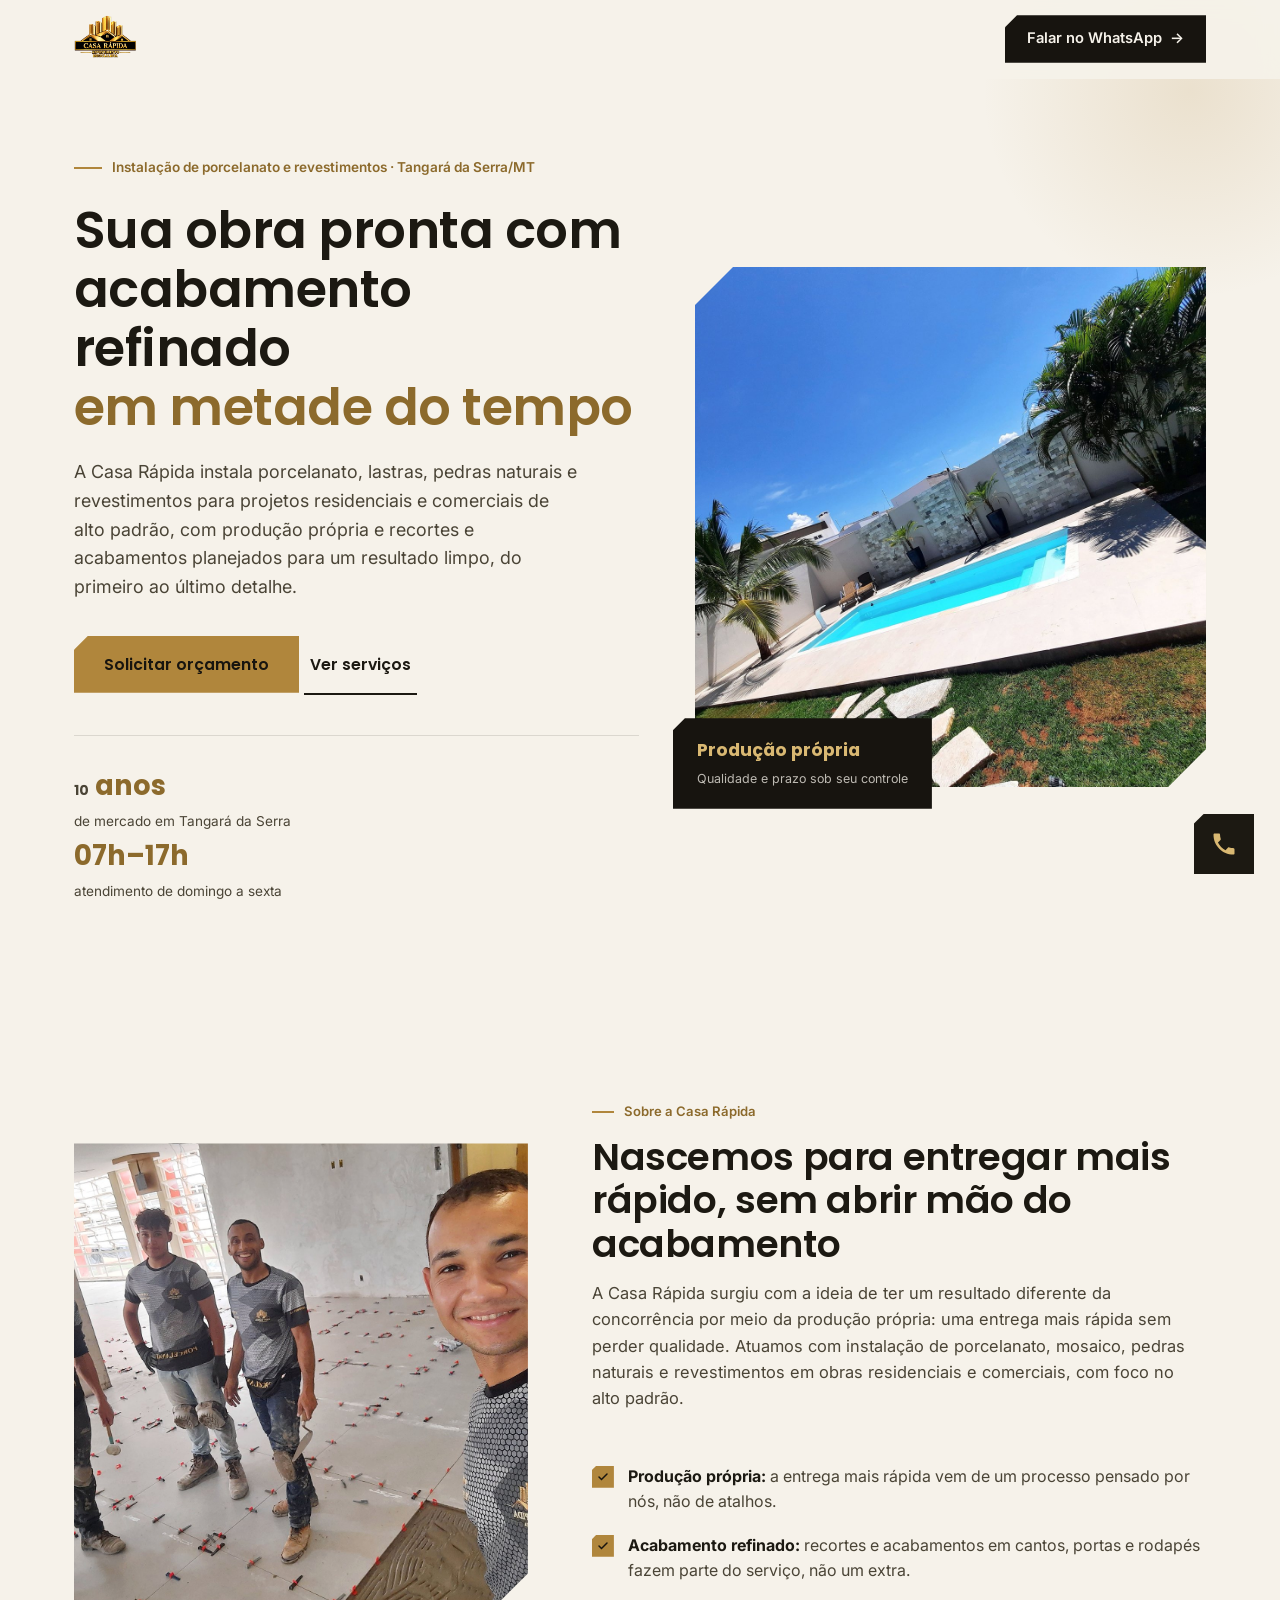
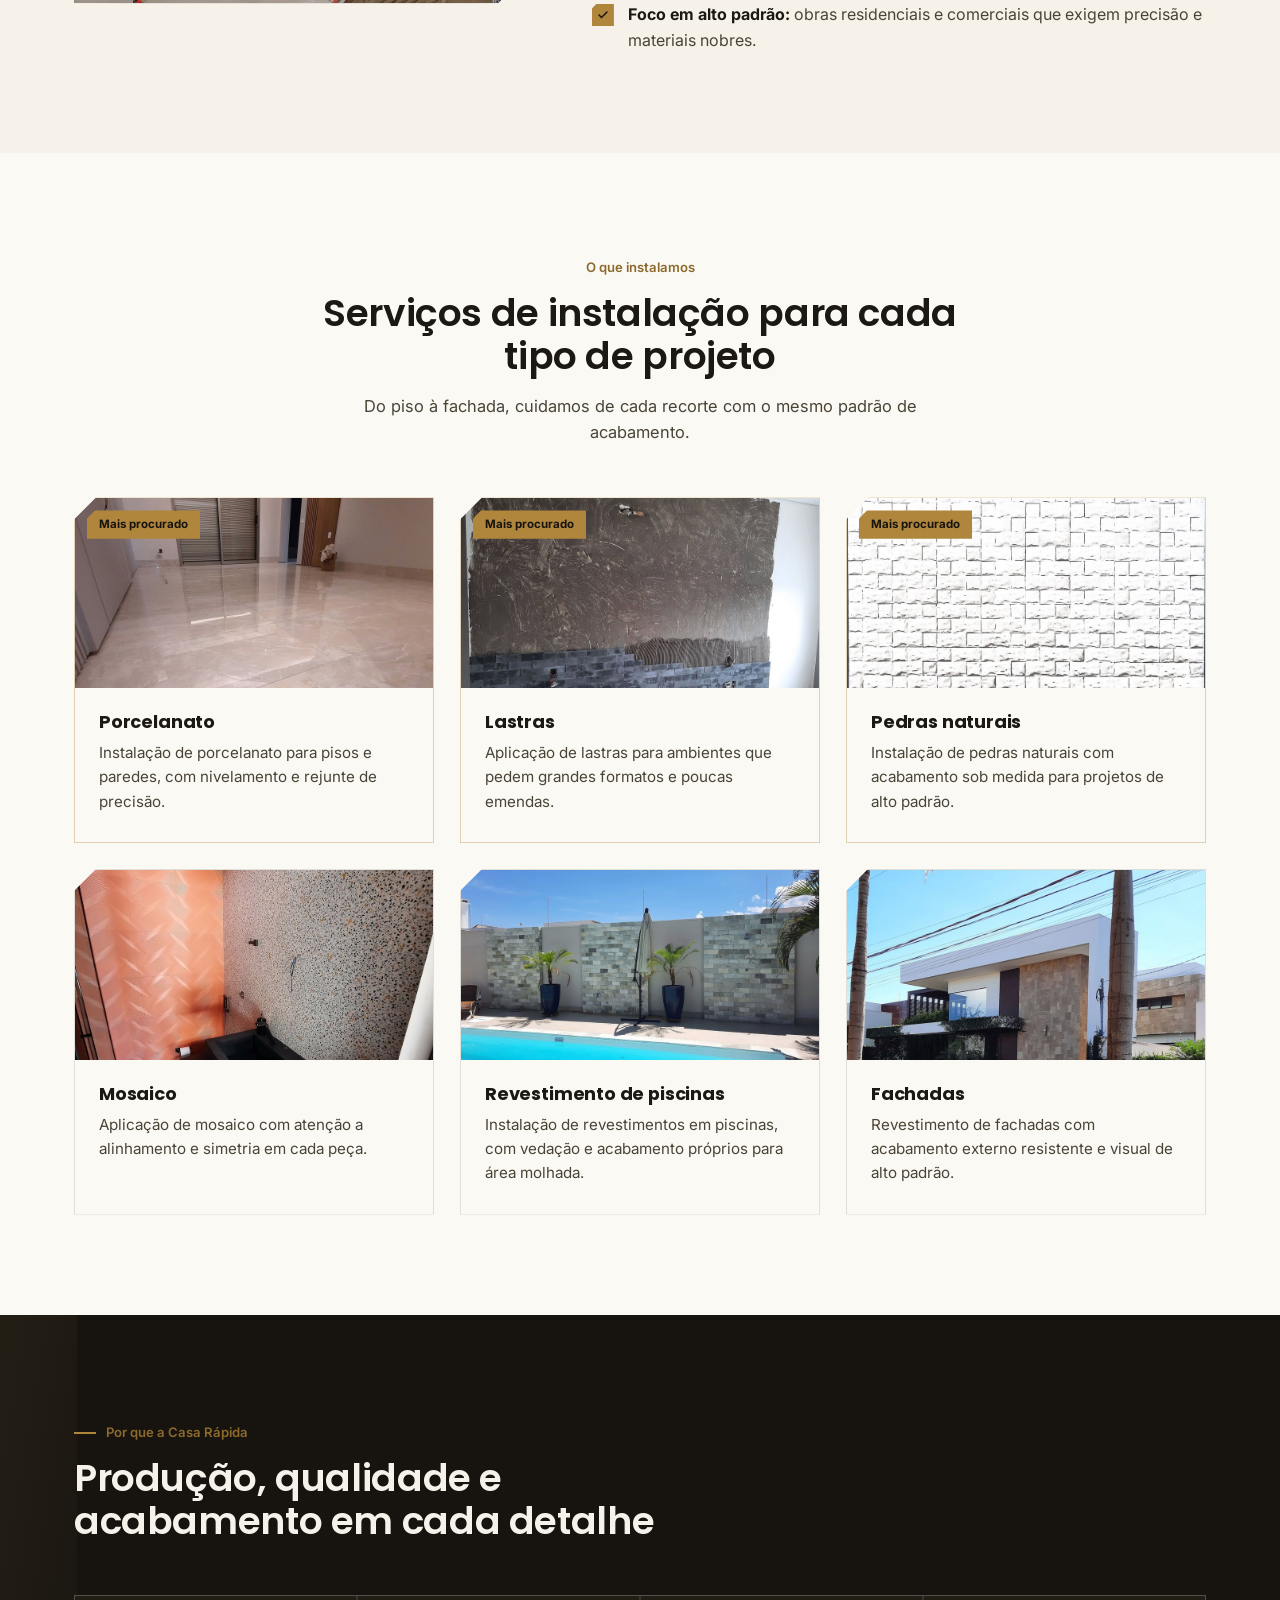
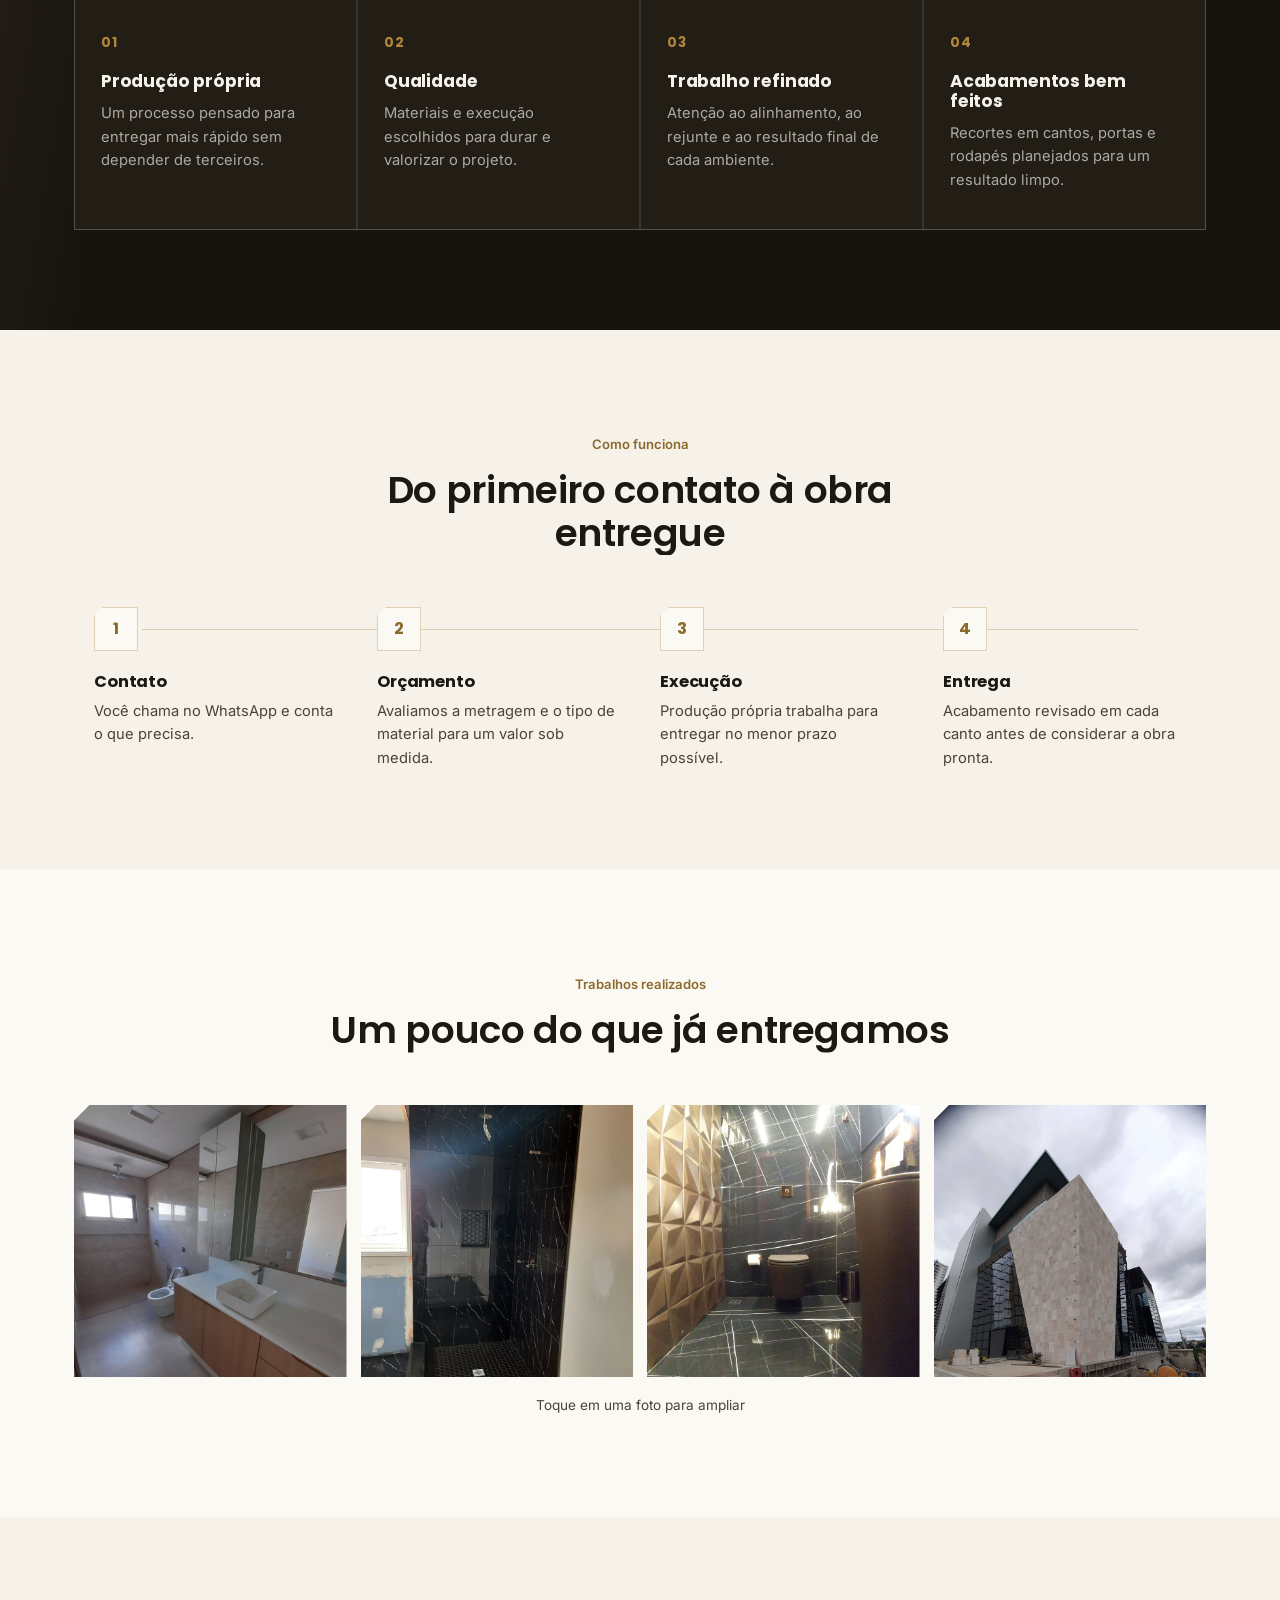
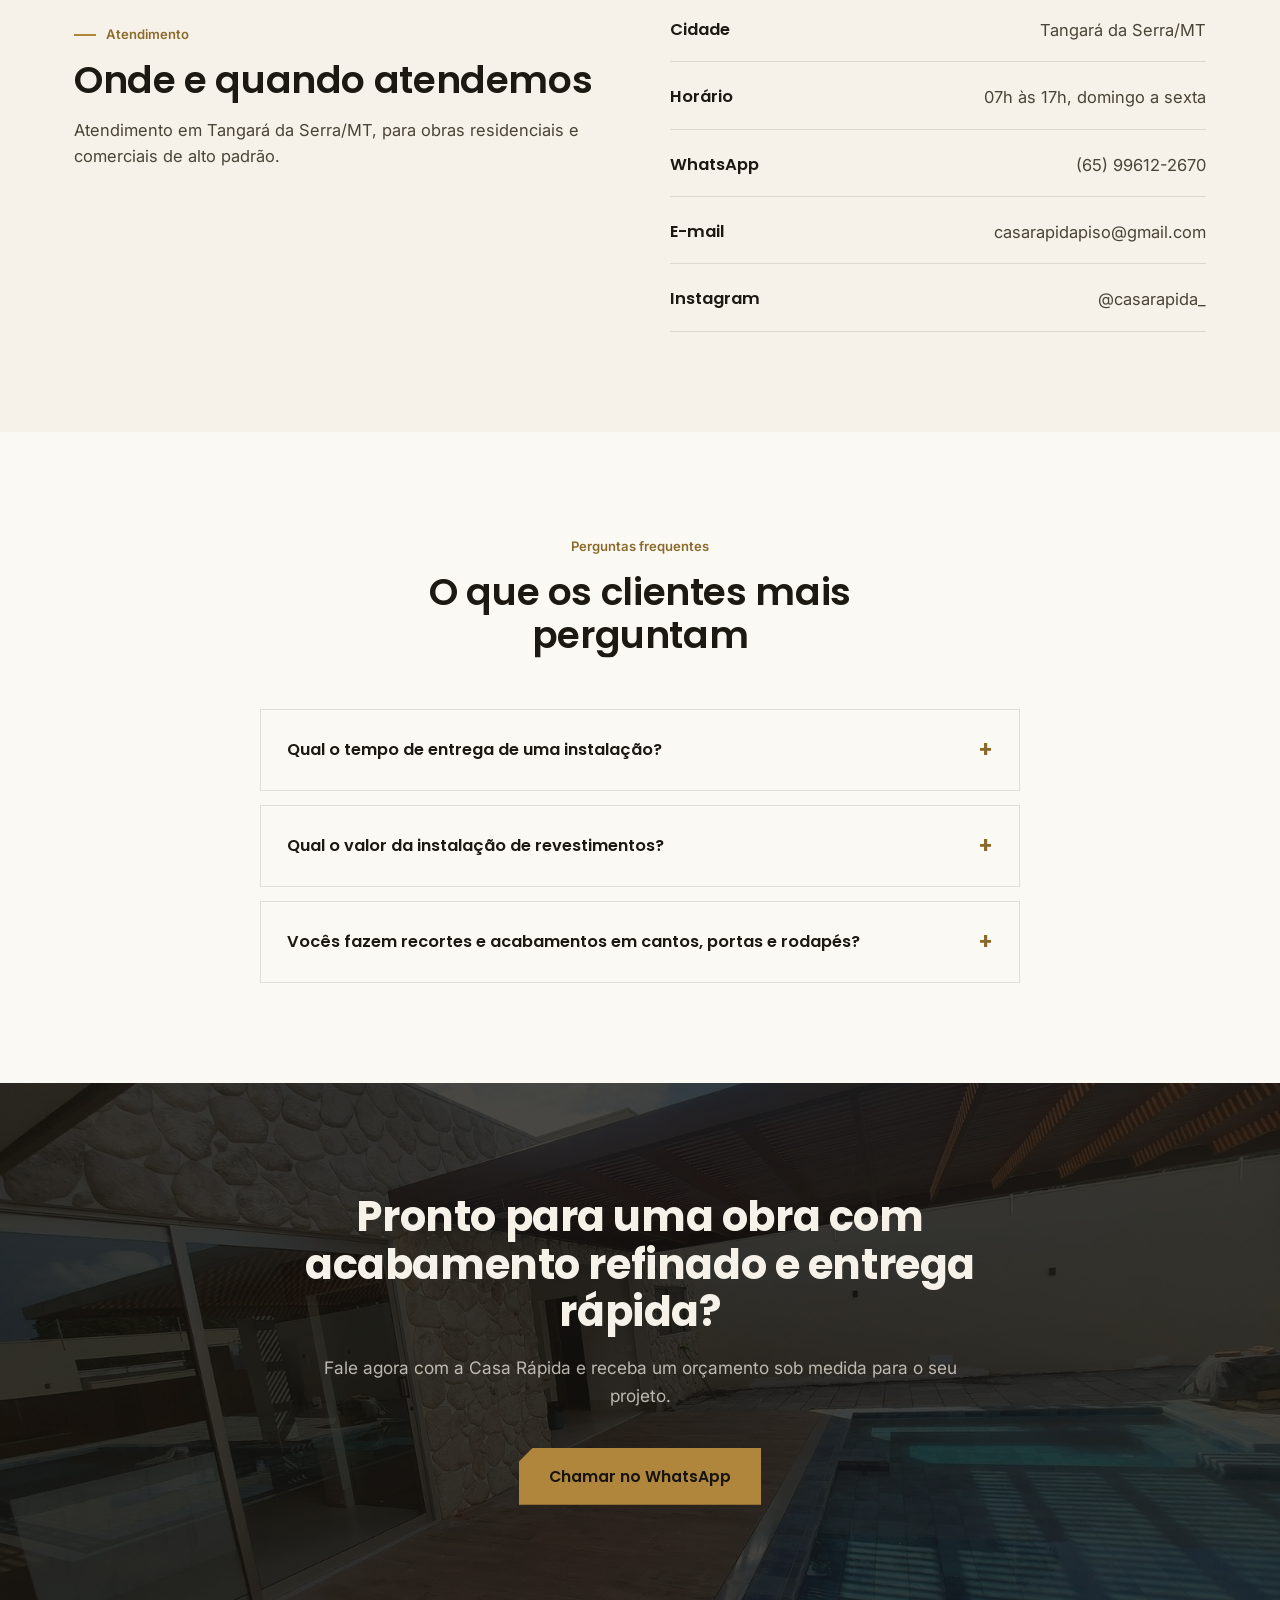
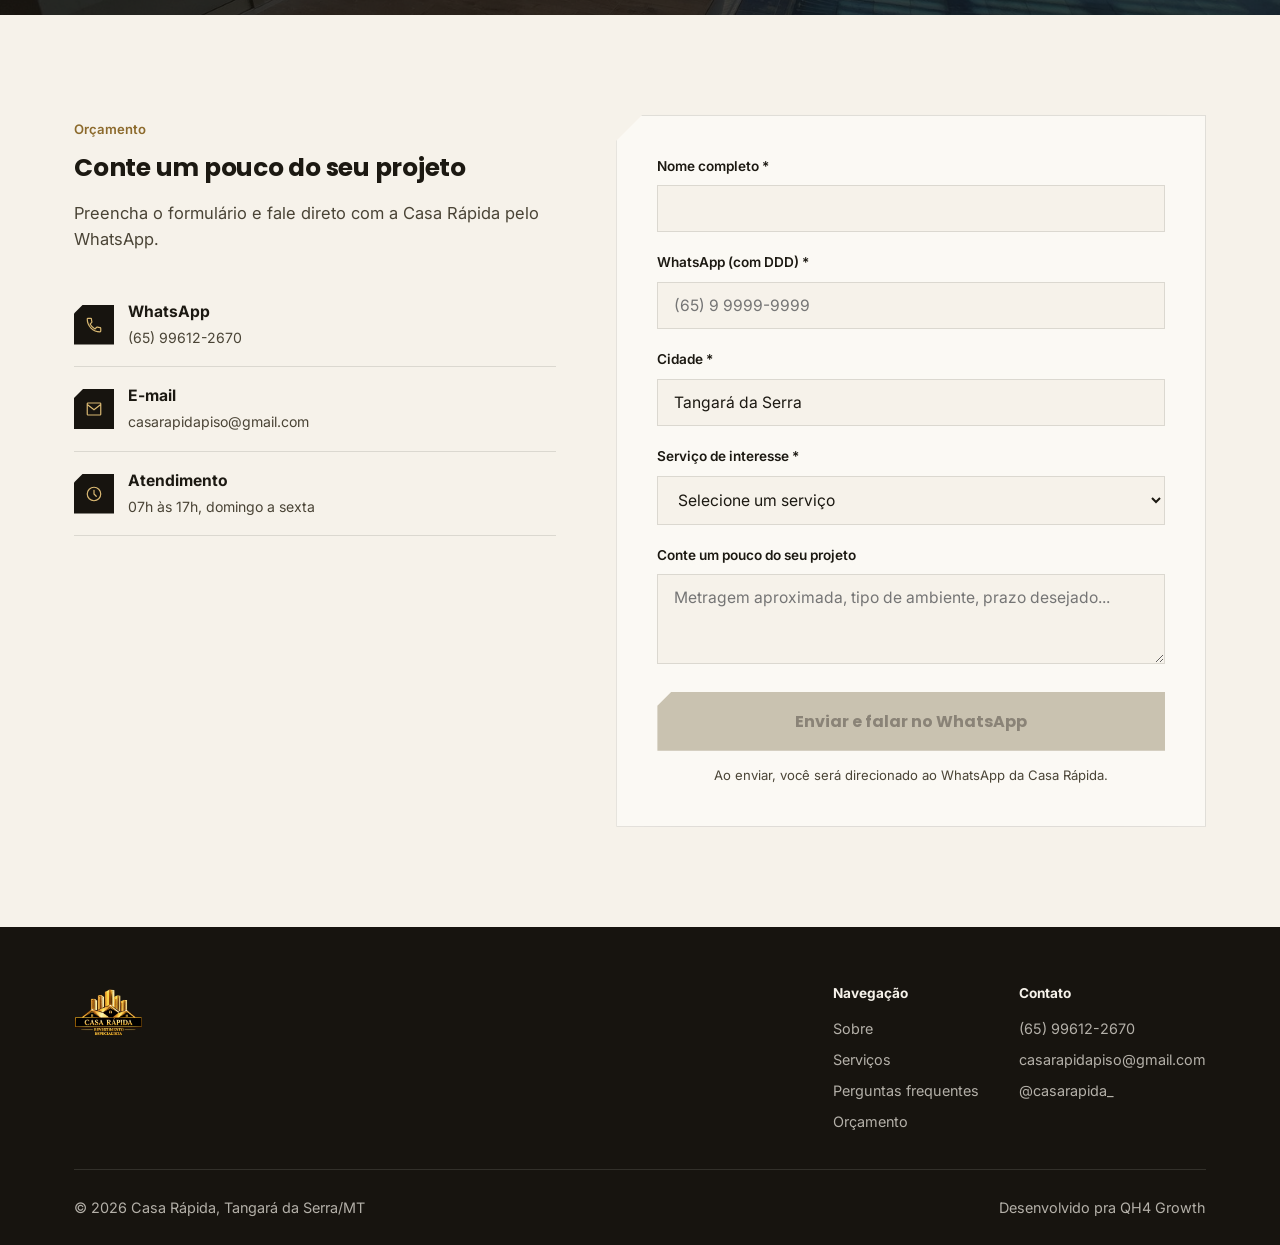
==== index.html @ 103abaf1 "Add files via upload" ====
<!DOCTYPE html>
<html lang="pt-BR">
<head>
<meta charset="UTF-8">
<meta name="viewport" content="width=device-width, initial-scale=1.0">
<title>Casa Rápida | Instalação de Porcelanato e Revestimentos em Tangará da Serra/MT</title>
<meta name="description" content="Instalação de porcelanato, lastras, pedras naturais e revestimentos com acabamento refinado e entrega rápida em Tangará da Serra/MT. Orçamento pelo WhatsApp.">
<meta name="robots" content="index, follow">
<link rel="canonical" href="https://casarapida.com.br/">

<!-- Open Graph -->
<meta property="og:type" content="website">
<meta property="og:locale" content="pt_BR">
<meta property="og:title" content="Casa Rápida | Instalação de Porcelanato e Revestimentos em Tangará da Serra/MT">
<meta property="og:description" content="Produção própria, acabamento refinado e entrega até 2x mais rápida que o mercado. Instalação de porcelanato, lastras, pedras naturais, piscinas e fachadas.">
<meta property="og:url" content="https://casarapida.com.br/">
<meta property="og:site_name" content="Casa Rápida">
<meta property="og:image" content="https://casarapida.com.br/assets/img/og-image.jpg">
<meta property="og:image:width" content="1200">
<meta property="og:image:height" content="630">

<!-- Twitter Card -->
<meta name="twitter:card" content="summary_large_image">
<meta name="twitter:title" content="Casa Rápida | Instalação de Porcelanato e Revestimentos em Tangará da Serra/MT">
<meta name="twitter:description" content="Produção própria, acabamento refinado e entrega até 2x mais rápida que o mercado. Solicite seu orçamento pelo WhatsApp.">
<meta name="twitter:image" content="https://casarapida.com.br/assets/img/og-image.jpg">

<link rel="icon" type="image/png" href="assets/img/logo-icon.png">
<link rel="manifest" href="site.webmanifest">

<link rel="preconnect" href="https://fonts.googleapis.com">
<link rel="preconnect" href="https://fonts.gstatic.com" crossorigin>
<link rel="preload" as="image" href="assets/img/hero.jpg">
<link rel="stylesheet" href="https://fonts.googleapis.com/css2?family=Poppins:wght@500;600;700&family=Inter:wght@400;500;600&display=swap">
<link rel="stylesheet" href="assets/css/style.css">

<!-- Google Tag Manager -->
<script>
(function(w,d,s,l,i){w[l]=w[l]||[];w[l].push({'gtm.start': new Date().getTime(),event:'gtm.js'});
var f=d.getElementsByTagName(s)[0], j=d.createElement(s), dl=l!='dataLayer'?'&l='+l:'';
j.async=true; j.src='https://www.googletagmanager.com/gtm.js?id='+i+dl; f.parentNode.insertBefore(j,f);
})(window,document,'script','dataLayer','GTM-XXXXXXX');
</script>
<!-- End Google Tag Manager -->

<!-- JSON-LD: HomeAndConstructionBusiness -->
<script type="application/ld+json">
{
  "@context": "https://schema.org",
  "@type": "HomeAndConstructionBusiness",
  "name": "Casa Rápida",
  "image": "https://casarapida.com.br/assets/img/og-image.jpg",
  "url": "https://casarapida.com.br/",
  "telephone": "+5565996122670",
  "email": "casarapidapiso@gmail.com",
  "priceRange": "R$60 - R$180 por m²",
  "address": {
    "@type": "PostalAddress",
    "addressLocality": "Tangará da Serra",
    "addressRegion": "MT",
    "addressCountry": "BR"
  },
  "areaServed": {
    "@type": "City",
    "name": "Tangará da Serra"
  },
  "openingHoursSpecification": [
    {
      "@type": "OpeningHoursSpecification",
      "dayOfWeek": ["Sunday", "Monday", "Tuesday", "Wednesday", "Thursday", "Friday"],
      "opens": "07:00",
      "closes": "17:00"
    }
  ],
  "sameAs": ["https://www.instagram.com/casarapida_/"]
}
</script>

<!-- JSON-LD: FAQPage -->
<script type="application/ld+json">
{
  "@context": "https://schema.org",
  "@type": "FAQPage",
  "mainEntity": [
    {
      "@type": "Question",
      "name": "Qual o tempo de entrega de uma instalação?",
      "acceptedAnswer": {
        "@type": "Answer",
        "text": "O prazo varia conforme a metragem e as condições do local. A Casa Rápida trabalha com produção própria para entregar obras em bem menos tempo do que a média do mercado."
      }
    },
    {
      "@type": "Question",
      "name": "Qual o valor da instalação de revestimentos?",
      "acceptedAnswer": {
        "@type": "Answer",
        "text": "O valor depende da metragem e do tipo de piso ou revestimento escolhido. O orçamento é feito sob medida após entender o projeto."
      }
    },
    {
      "@type": "Question",
      "name": "Vocês fazem recortes e acabamentos em cantos, portas e rodapés?",
      "acceptedAnswer": {
        "@type": "Answer",
        "text": "Sim. Os recortes e acabamentos fazem parte do serviço e são planejados para deixar o resultado mais limpo e bem executado."
      }
    }
  ]
}
</script>
</head>
<body>

<header class="site-header" id="siteHeader">
  <div class="wrap">
    <a href="#" class="brand">
      <img src="assets/img/logo.png" alt="Casa Rápida" class="brand__logo" width="900" height="841">
    </a>
    <a href="https://wa.me/5565996122670?text=Ol%C3%A1%2C%20vim%20pelo%20site%20e%20quero%20um%20or%C3%A7amento" class="nav-cta" target="_blank" rel="noopener">
      <span>Falar no WhatsApp</span> →
    </a>
  </div>
</header>

<main>

  <!-- ============ HERO ============ -->
  <section class="hero">
    <span class="hero__pin" aria-hidden="true"></span>
    <div class="wrap">
      <div class="hero__content">
        <span class="hero__eyebrow hero-in" style="--d:0">Instalação de porcelanato e revestimentos · Tangará da Serra/MT</span>
        <h1 class="hero__title">
          <span class="line-mask"><span class="hero-in" style="--d:1">Sua obra pronta com</span></span>
          <span class="line-mask"><span class="hero-in" style="--d:2">acabamento refinado</span></span>
          <span class="line-mask"><span class="hero-in gold" style="--d:3">em metade do tempo</span></span>
        </h1>
        <p class="hero__lead hero-in" style="--d:4">A Casa Rápida instala porcelanato, lastras, pedras naturais e revestimentos para projetos residenciais e comerciais de alto padrão, com produção própria e recortes e acabamentos planejados para um resultado limpo, do primeiro ao último detalhe.</p>
        <div class="hero__actions hero-in" style="--d:5">
          <a href="#orcamento" class="btn btn-primary">Solicitar orçamento</a>
          <a href="#servicos" class="btn btn-ghost">Ver serviços</a>
        </div>
        <div class="hero__stats hero-in" style="--d:6">
          <div class="hero__stat">
            <b><span class="count" data-count="10">0</span> anos</b>
            <span>de mercado em Tangará da Serra</span>
          </div>
          <div class="hero__stat">
            <b>07h&ndash;17h</b>
            <span>atendimento de domingo a sexta</span>
          </div>
        </div>
      </div>
      <div class="hero__media hero-in" style="--d:2" id="heroMedia">
        <div class="hero__frame">
          <img src="assets/img/hero.jpg" alt="Piscina com deck de madeira e revestimento em pedra executados pela Casa Rápida" width="1600" height="1200" loading="eager">
        </div>
        <div class="hero__badge">
          <b>Produção própria</b>
          <span>Qualidade e prazo sob seu controle</span>
        </div>
      </div>
    </div>
  </section>

  <!-- ============ SOBRE ============ -->
  <section class="about light" id="sobre">
    <div class="wrap">
      <div class="about__media reveal">
        <img src="assets/img/sobre.jpg" alt="Equipe da Casa Rápida durante execução de obra" width="1200" height="1400" loading="lazy">
      </div>
      <div class="about__text reveal">
        <div class="section-head">
          <span class="kicker">Sobre a Casa Rápida</span>
          <h2>Nascemos para entregar mais rápido, sem abrir mão do acabamento</h2>
          <p>A Casa Rápida surgiu com a ideia de ter um resultado diferente da concorrência por meio da produção própria: uma entrega mais rápida sem perder qualidade. Atuamos com instalação de porcelanato, mosaico, pedras naturais e revestimentos em obras residenciais e comerciais, com foco no alto padrão.</p>
        </div>
        <ul class="about__list">
          <li>
            <span class="check"><svg viewBox="0 0 24 24" fill="none"><path d="M4 12L9 17L20 6" stroke="#17140F" stroke-width="3" stroke-linecap="round"/></svg></span>
            <span><b>Produção própria:</b> a entrega mais rápida vem de um processo pensado por nós, não de atalhos.</span>
          </li>
          <li>
            <span class="check"><svg viewBox="0 0 24 24" fill="none"><path d="M4 12L9 17L20 6" stroke="#17140F" stroke-width="3" stroke-linecap="round"/></svg></span>
            <span><b>Acabamento refinado:</b> recortes e acabamentos em cantos, portas e rodapés fazem parte do serviço, não um extra.</span>
          </li>
          <li>
            <span class="check"><svg viewBox="0 0 24 24" fill="none"><path d="M4 12L9 17L20 6" stroke="#17140F" stroke-width="3" stroke-linecap="round"/></svg></span>
            <span><b>Foco em alto padrão:</b> obras residenciais e comerciais que exigem precisão e materiais nobres.</span>
          </li>
        </ul>
      </div>
    </div>
  </section>

  <!-- ============ SERVIÇOS ============ -->
  <section class="services paper" id="servicos">
    <div class="wrap">
      <div class="section-head center reveal">
        <span class="kicker">O que instalamos</span>
        <h2>Serviços de instalação para cada tipo de projeto</h2>
        <p>Do piso à fachada, cuidamos de cada recorte com o mesmo padrão de acabamento.</p>
      </div>
      <div class="services-grid reveal-stagger">
        <div class="service-card featured stagger-item">
          <div class="service-card__media">
            <span class="service-card__tag">Mais procurado</span>
            <img src="assets/img/servico-porcelanato.jpg" alt="Instalação de porcelanato" width="900" height="700" loading="lazy">
          </div>
          <div class="service-card__body">
            <h3>Porcelanato</h3>
            <p>Instalação de porcelanato para pisos e paredes, com nivelamento e rejunte de precisão.</p>
          </div>
        </div>
        <div class="service-card featured stagger-item">
          <div class="service-card__media">
            <span class="service-card__tag">Mais procurado</span>
            <img src="assets/img/servico-lastras.jpg" alt="Instalação de lastras" width="900" height="700" loading="lazy">
          </div>
          <div class="service-card__body">
            <h3>Lastras</h3>
            <p>Aplicação de lastras para ambientes que pedem grandes formatos e poucas emendas.</p>
          </div>
        </div>
        <div class="service-card featured stagger-item">
          <div class="service-card__media">
            <span class="service-card__tag">Mais procurado</span>
            <img src="assets/img/servico-pedras.jpg" alt="Instalação de pedras naturais" width="900" height="700" loading="lazy">
          </div>
          <div class="service-card__body">
            <h3>Pedras naturais</h3>
            <p>Instalação de pedras naturais com acabamento sob medida para projetos de alto padrão.</p>
          </div>
        </div>
        <div class="service-card stagger-item">
          <div class="service-card__media">
            <img src="assets/img/servico-mosaico.jpg" alt="Instalação de mosaico" width="900" height="700" loading="lazy">
          </div>
          <div class="service-card__body">
            <h3>Mosaico</h3>
            <p>Aplicação de mosaico com atenção a alinhamento e simetria em cada peça.</p>
          </div>
        </div>
        <div class="service-card stagger-item">
          <div class="service-card__media">
            <img src="assets/img/servico-piscina.jpg" alt="Revestimento de piscinas" width="900" height="700" loading="lazy">
          </div>
          <div class="service-card__body">
            <h3>Revestimento de piscinas</h3>
            <p>Instalação de revestimentos em piscinas, com vedação e acabamento próprios para área molhada.</p>
          </div>
        </div>
        <div class="service-card stagger-item">
          <div class="service-card__media">
            <img src="assets/img/servico-fachada.jpg" alt="Revestimento de fachadas" width="900" height="700" loading="lazy">
          </div>
          <div class="service-card__body">
            <h3>Fachadas</h3>
            <p>Revestimento de fachadas com acabamento externo resistente e visual de alto padrão.</p>
          </div>
        </div>
      </div>
    </div>
  </section>

  <!-- ============ DIFERENCIAIS ============ -->
  <section class="differentials dark">
    <div class="wrap">
      <div class="section-head reveal">
        <span class="kicker">Por que a Casa Rápida</span>
        <h2>Produção, qualidade e acabamento em cada detalhe</h2>
      </div>
    </div>
    <div class="wrap">
      <div class="diff-grid reveal-stagger">
        <div class="diff-card stagger-item">
          <div class="diff-card__num">01</div>
          <h3>Produção própria</h3>
          <p>Um processo pensado para entregar mais rápido sem depender de terceiros.</p>
        </div>
        <div class="diff-card stagger-item">
          <div class="diff-card__num">02</div>
          <h3>Qualidade</h3>
          <p>Materiais e execução escolhidos para durar e valorizar o projeto.</p>
        </div>
        <div class="diff-card stagger-item">
          <div class="diff-card__num">03</div>
          <h3>Trabalho refinado</h3>
          <p>Atenção ao alinhamento, ao rejunte e ao resultado final de cada ambiente.</p>
        </div>
        <div class="diff-card stagger-item">
          <div class="diff-card__num">04</div>
          <h3>Acabamentos bem feitos</h3>
          <p>Recortes em cantos, portas e rodapés planejados para um resultado limpo.</p>
        </div>
      </div>
    </div>
  </section>

  <!-- ============ PROCESSO ============ -->
  <section class="process-section light">
    <div class="wrap">
      <div class="section-head center reveal">
        <span class="kicker">Como funciona</span>
        <h2>Do primeiro contato à obra entregue</h2>
      </div>
      <div class="process reveal-stagger" id="processLine">
        <div class="process-step stagger-item">
          <div class="process-step__dot">1</div>
          <h3>Contato</h3>
          <p>Você chama no WhatsApp e conta o que precisa.</p>
        </div>
        <div class="process-step stagger-item">
          <div class="process-step__dot">2</div>
          <h3>Orçamento</h3>
          <p>Avaliamos a metragem e o tipo de material para um valor sob medida.</p>
        </div>
        <div class="process-step stagger-item">
          <div class="process-step__dot">3</div>
          <h3>Execução</h3>
          <p>Produção própria trabalha para entregar no menor prazo possível.</p>
        </div>
        <div class="process-step stagger-item">
          <div class="process-step__dot">4</div>
          <h3>Entrega</h3>
          <p>Acabamento revisado em cada canto antes de considerar a obra pronta.</p>
        </div>
      </div>
    </div>
  </section>

  <!-- ============ GALERIA ============ -->
  <section class="gallery paper">
    <div class="wrap">
      <div class="section-head center reveal">
        <span class="kicker">Trabalhos realizados</span>
        <h2>Um pouco do que já entregamos</h2>
      </div>
      <div class="gallery-grid reveal-stagger">
        <button type="button" class="gallery-item stagger-item" data-caption="Banheiro com bancada e cuba esculpida em pedra">
          <img src="assets/img/galeria-1.jpg" alt="Banheiro com bancada em pedra instalado pela Casa Rápida" width="800" height="800" loading="lazy">
          <div class="gallery-item__label">Bancada · banheiro</div>
        </button>
        <button type="button" class="gallery-item stagger-item" data-caption="Box de banho revestido em pedra natural escura">
          <img src="assets/img/galeria-2.jpg" alt="Box de banho revestido em pedra natural escura" width="800" height="800" loading="lazy">
          <div class="gallery-item__label">Pedra natural · box</div>
        </button>
        <button type="button" class="gallery-item stagger-item" data-caption="Suíte com revestimento em pedra e iluminação embutida">
          <img src="assets/img/galeria-3.jpg" alt="Suíte com revestimento em pedra e iluminação embutida" width="800" height="800" loading="lazy">
          <div class="gallery-item__label">Revestimento · suíte</div>
        </button>
        <button type="button" class="gallery-item stagger-item" data-caption="Fachada comercial com revestimento em pedra">
          <img src="assets/img/galeria-4.jpg" alt="Fachada comercial com revestimento em pedra" width="800" height="800" loading="lazy">
          <div class="gallery-item__label">Fachada · comercial</div>
        </button>
      </div>
      <p class="gallery-hint reveal">Toque em uma foto para ampliar</p>
    </div>
  </section>

  <!-- ============ LIGHTBOX ============ -->
  <div class="lightbox" id="lightbox" aria-hidden="true">
    <button type="button" class="lightbox__close" id="lightboxClose" aria-label="Fechar">
      <svg viewBox="0 0 24 24" fill="none"><path d="M6 6L18 18M18 6L6 18" stroke="currentColor" stroke-width="2" stroke-linecap="round"/></svg>
    </button>
    <figure class="lightbox__figure">
      <img src="" alt="" id="lightboxImg">
      <figcaption id="lightboxCaption"></figcaption>
    </figure>
  </div>

  <!-- ============ ÁREA DE ATENDIMENTO ============ -->
  <section class="coverage light">
    <div class="wrap">
      <div class="reveal">
        <div class="section-head">
          <span class="kicker">Atendimento</span>
          <h2>Onde e quando atendemos</h2>
          <p>Atendimento em Tangará da Serra/MT, para obras residenciais e comerciais de alto padrão.</p>
        </div>
      </div>
      <div class="reveal">
        <ul class="info-list">
          <li><b>Cidade</b><span>Tangará da Serra/MT</span></li>
          <li><b>Horário</b><span>07h às 17h, domingo a sexta</span></li>
          <li><b>WhatsApp</b><span>(65) 99612-2670</span></li>
          <li><b>E-mail</b><span>casarapidapiso@gmail.com</span></li>
          <li><b>Instagram</b><span>@casarapida_</span></li>
        </ul>
      </div>
    </div>
  </section>

  <!-- ============ FAQ ============ -->
  <section class="faq paper" id="faq">
    <div class="wrap">
      <div class="section-head center reveal">
        <span class="kicker">Perguntas frequentes</span>
        <h2>O que os clientes mais perguntam</h2>
      </div>
      <div class="faq-list reveal">
        <details class="faq-item">
          <summary>Qual o tempo de entrega de uma instalação?</summary>
          <div class="faq-item__body">O prazo varia conforme a metragem e as condições do local. A produção própria da Casa Rápida é justamente o que permite reduzir esse prazo em comparação com o mercado.</div>
        </details>
        <details class="faq-item">
          <summary>Qual o valor da instalação de revestimentos?</summary>
          <div class="faq-item__body">O valor depende da metragem e do tipo de piso ou revestimento. Fale com a gente no WhatsApp para receber um orçamento sob medida para o seu projeto.</div>
        </details>
        <details class="faq-item">
          <summary>Vocês fazem recortes e acabamentos em cantos, portas e rodapés?</summary>
          <div class="faq-item__body">Sim. Os recortes e acabamentos fazem parte do serviço e são planejados para deixar o resultado mais limpo e bem executado.</div>
        </details>
      </div>
    </div>
  </section>

  <!-- ============ CTA FINAL ============ -->
  <section class="cta-final">
    <div class="cta-final__bg"><img src="assets/img/cta-bg.jpg" alt="" width="1600" height="900" loading="lazy"></div>
    <div class="wrap reveal">
      <h2>Pronto para uma obra com acabamento refinado e entrega rápida?</h2>
      <p>Fale agora com a Casa Rápida e receba um orçamento sob medida para o seu projeto.</p>
      <a href="https://wa.me/5565996122670?text=Ol%C3%A1%2C%20vim%20pelo%20site%20e%20quero%20um%20or%C3%A7amento" class="btn btn-primary" target="_blank" rel="noopener">Chamar no WhatsApp</a>
    </div>
  </section>

  <!-- ============ FORMULÁRIO ============ -->
  <section class="form-section light" id="orcamento">
    <div class="wrap">
      <div class="form-side reveal">
        <span class="kicker" style="display:inline-flex;align-items:center;gap:10px;font-size:.82rem;font-weight:600;color:#8C6A2C;margin-bottom:14px;">Orçamento</span>
        <h2>Conte um pouco do seu projeto</h2>
        <p>Preencha o formulário e fale direto com a Casa Rápida pelo WhatsApp.</p>
        <div class="contact-line">
          <span class="ic"><svg width="18" height="18" viewBox="0 0 24 24" fill="none"><path d="M20 15.5c-1.2 0-2.4-.2-3.5-.6-.3-.1-.7 0-1 .2l-2.2 2.2c-2.8-1.4-5.1-3.7-6.5-6.5l2.2-2.2c.3-.3.4-.7.2-1-.4-1.1-.6-2.3-.6-3.5 0-.6-.4-1-1-1H4c-.6 0-1 .4-1 1 0 9.4 7.6 17 17 17 .6 0 1-.4 1-1v-3.5c0-.6-.4-1-1-1z" stroke="#D9B872" stroke-width="1.6"/></svg></span>
          <div><b>WhatsApp</b><span>(65) 99612-2670</span></div>
        </div>
        <div class="contact-line">
          <span class="ic"><svg width="18" height="18" viewBox="0 0 24 24" fill="none"><path d="M3 6l9 7 9-7M4 4h16a1 1 0 011 1v14a1 1 0 01-1 1H4a1 1 0 01-1-1V5a1 1 0 011-1z" stroke="#D9B872" stroke-width="1.6"/></svg></span>
          <div><b>E-mail</b><span>casarapidapiso@gmail.com</span></div>
        </div>
        <div class="contact-line">
          <span class="ic"><svg width="18" height="18" viewBox="0 0 24 24" fill="none"><circle cx="12" cy="12" r="9" stroke="#D9B872" stroke-width="1.6"/><path d="M12 7v5l3 3" stroke="#D9B872" stroke-width="1.6" stroke-linecap="round"/></svg></span>
          <div><b>Atendimento</b><span>07h às 17h, domingo a sexta</span></div>
        </div>
      </div>

      <form class="form-card reveal" id="leadForm" novalidate>
        <div class="field">
          <label for="nome">Nome completo *</label>
          <input type="text" id="nome" name="nome" required autocomplete="name">
        </div>
        <div class="field">
          <label for="whatsapp">WhatsApp (com DDD) *</label>
          <input type="tel" id="whatsapp" name="whatsapp" required autocomplete="tel" placeholder="(65) 9 9999-9999">
        </div>
        <div class="field">
          <label for="cidade">Cidade *</label>
          <input type="text" id="cidade" name="cidade" required value="Tangará da Serra">
        </div>
        <div class="field">
          <label for="servico">Serviço de interesse *</label>
          <select id="servico" name="servico" required>
            <option value="" disabled selected>Selecione um serviço</option>
            <option value="Porcelanato">Porcelanato</option>
            <option value="Lastras">Lastras</option>
            <option value="Pedras naturais">Pedras naturais</option>
            <option value="Mosaico">Mosaico</option>
            <option value="Piscina">Revestimento de piscina</option>
            <option value="Fachada">Fachada</option>
            <option value="Outro">Outro</option>
          </select>
        </div>
        <div class="field">
          <label for="mensagem">Conte um pouco do seu projeto</label>
          <textarea id="mensagem" name="mensagem" placeholder="Metragem aproximada, tipo de ambiente, prazo desejado..."></textarea>
        </div>
        <button type="submit" class="submit-btn" id="submitBtn" disabled>Enviar e falar no WhatsApp</button>
        <p class="form-note">Ao enviar, você será direcionado ao WhatsApp da Casa Rápida.</p>
      </form>
    </div>
  </section>

</main>

<footer class="site-footer">
  <div class="wrap">
    <div class="footer-top">
      <div class="footer-brand">
        <img src="assets/img/logo.png" alt="Casa Rápida" class="footer-brand__logo" width="900" height="841">
      </div>
      <div class="footer-links">
        <div>
          <b>Navegação</b>
          <ul>
            <li><a href="#sobre">Sobre</a></li>
            <li><a href="#servicos">Serviços</a></li>
            <li><a href="#faq">Perguntas frequentes</a></li>
            <li><a href="#orcamento">Orçamento</a></li>
          </ul>
        </div>
        <div>
          <b>Contato</b>
          <ul>
            <li><a href="https://wa.me/5565996122670" target="_blank" rel="noopener">(65) 99612-2670</a></li>
            <li><a href="mailto:casarapidapiso@gmail.com">casarapidapiso@gmail.com</a></li>
            <li><a href="https://www.instagram.com/casarapida_/" target="_blank" rel="noopener">@casarapida_</a></li>
          </ul>
        </div>
      </div>
    </div>
    <div class="footer-bottom">
      <span>© <span id="year"></span> Casa Rápida, Tangará da Serra/MT</span>
      <a href="https://www.instagram.com/qh4growth/" target="_blank" rel="noopener">Desenvolvido pra QH4 Growth</a>
    </div>
  </div>
</footer>

<a href="https://wa.me/5565996122670?text=Ol%C3%A1%2C%20vim%20pelo%20site%20e%20quero%20um%20or%C3%A7amento" class="wa-float" target="_blank" rel="noopener" aria-label="Falar no WhatsApp">
  <svg viewBox="0 0 24 24" fill="none"><path d="M20 15.5c-1.2 0-2.4-.2-3.5-.6-.3-.1-.7 0-1 .2l-2.2 2.2c-2.8-1.4-5.1-3.7-6.5-6.5l2.2-2.2c.3-.3.4-.7.2-1-.4-1.1-.6-2.3-.6-3.5 0-.6-.4-1-1-1H4c-.6 0-1 .4-1 1 0 9.4 7.6 17 17 17 .6 0 1-.4 1-1v-3.5c0-.6-.4-1-1-1z" fill="currentColor"/></svg>
</a>

<script src="assets/js/main.js"></script>
</body>
</html>
---- assets/css/style.css ----
/* =========================================================
   CASA RÁPIDA — Landing Page
   Paleta: creme/marfim + grafite + dourado escovado
   Tipografia: Poppins (títulos) + Inter (corpo)
   Motivo estrutural: canto cortado a 45° (referência ao
   recorte/acabamento de porcelanato — diferencial do cliente)
   ========================================================= */

:root {
  --cream: #F6F2EA;
  --cream-soft: #EFE9DC;
  --paper: #FBF9F4;
  --ink: #1C1912;
  --ink-soft: #4A4436;
  --graphite: #17140F;
  --graphite-soft: #221E16;
  --gold: #B0863C;
  --gold-light: #D9B872;
  --gold-deep: #8C6A2C;
  --line: rgba(28, 25, 18, 0.12);
  --line-gold: rgba(176, 134, 60, 0.35);
  --shadow: 0 24px 60px -30px rgba(28, 25, 18, 0.35);
  --radius: 2px;
  --cut: 26px;
  --maxw: 1180px;
  --ease: cubic-bezier(0.22, 1, 0.36, 1);
}

* { box-sizing: border-box; }

html { scroll-behavior: smooth; }

@media (prefers-reduced-motion: reduce) {
  html { scroll-behavior: auto; }
  *, *::before, *::after {
    animation-duration: 0.001ms !important;
    animation-iteration-count: 1 !important;
    transition-duration: 0.001ms !important;
    scroll-behavior: auto !important;
  }
}

body {
  margin: 0;
  background: var(--cream);
  color: var(--ink);
  font-family: 'Inter', -apple-system, BlinkMacSystemFont, sans-serif;
  font-size: 16.5px;
  line-height: 1.6;
  -webkit-font-smoothing: antialiased;
}

h1, h2, h3, h4 {
  font-family: 'Poppins', -apple-system, BlinkMacSystemFont, sans-serif;
  color: var(--ink);
  margin: 0;
  line-height: 1.15;
  letter-spacing: -0.01em;
}

p { margin: 0; }

img { max-width: 100%; display: block; }

a { color: inherit; text-decoration: none; }

.wrap {
  max-width: var(--maxw);
  margin: 0 auto;
  padding: 0 24px;
}

section { position: relative; }

/* ---------- Cut-corner utility (referência ao recorte/acabamento) ---------- */
.cut-tl { clip-path: polygon(var(--cut) 0, 100% 0, 100% 100%, 0 100%, 0 var(--cut)); }
.cut-br { clip-path: polygon(0 0, 100% 0, 100% calc(100% - var(--cut)), calc(100% - var(--cut)) 100%, 0 100%); }
.cut-both { clip-path: polygon(var(--cut) 0, 100% 0, 100% calc(100% - var(--cut)), calc(100% - var(--cut)) 100%, 0 100%, 0 var(--cut)); }

/* ---------- Reveal on scroll ---------- */
.reveal {
  opacity: 0;
  transform: translateY(22px);
  transition: opacity 0.8s var(--ease), transform 0.8s var(--ease);
}
.reveal.is-visible { opacity: 1; transform: translateY(0); }
.reveal-stagger.is-visible .stagger-item {
  opacity: 1;
  transform: translateY(0);
}
.stagger-item {
  opacity: 0;
  transform: translateY(18px);
  transition: opacity 0.7s var(--ease), transform 0.7s var(--ease);
}

/* Cut-corner "wipe" reveal for section headings: the corner opens up
   instead of a plain fade, echoing the recorte/acabamento motif */
.section-head.reveal {
  clip-path: polygon(0 0, 100% 0, 100% 100%, 0 100%);
  transition: opacity 0.7s var(--ease), transform 0.9s var(--ease), clip-path 0.9s var(--ease);
}
.section-head.reveal:not(.is-visible) {
  clip-path: polygon(0 0, 18% 0, 0 18%, 0 0);
}

/* ---------- Hero cascading entrance ---------- */
.line-mask { display: block; overflow: hidden; }
.hero-in {
  display: inline-block;
  opacity: 0;
  transform: translateY(115%);
  animation: heroIn 0.9s var(--ease) forwards;
  animation-delay: calc(var(--d, 0) * 90ms + 150ms);
}
.hero__lead.hero-in, .hero__actions.hero-in, .hero__stats.hero-in, .hero__media.hero-in {
  display: block;
  transform: translateY(24px);
}
@keyframes heroIn {
  to { opacity: 1; transform: translateY(0); }
}
.hero-in.gold { color: var(--gold-deep); }

.hero__pin {
  position: absolute;
  top: -120px; right: -120px;
  width: 420px; height: 420px;
  background: radial-gradient(circle, rgba(176,134,60,0.16), transparent 70%);
  pointer-events: none;
  z-index: 0;
}

/* Count-up number */
.count { font-variant-numeric: tabular-nums; }

/* Process timeline draw-in */
.process { --line-progress: 0; }
.process::before {
  transform: scaleX(var(--line-progress));
  transform-origin: left center;
  transition: transform 1.1s var(--ease);
}

/* Gallery as buttons */
.gallery-item {
  border: none;
  padding: 0;
  font: inherit;
  color: inherit;
  background: none;
  cursor: zoom-in;
}
.gallery-hint {
  text-align: center;
  margin-top: 18px;
  font-size: 0.85rem;
  color: var(--ink-soft);
}

/* Lightbox */
.lightbox {
  position: fixed;
  inset: 0;
  z-index: 200;
  display: flex;
  align-items: center;
  justify-content: center;
  padding: 40px;
  background: rgba(23, 20, 15, 0.92);
  opacity: 0;
  visibility: hidden;
  transition: opacity 0.35s var(--ease), visibility 0.35s var(--ease);
}
.lightbox.is-open { opacity: 1; visibility: visible; }
.lightbox__figure {
  margin: 0;
  max-width: min(900px, 92vw);
  max-height: 88vh;
  transform: scale(0.94);
  transition: transform 0.35s var(--ease);
}
.lightbox.is-open .lightbox__figure { transform: scale(1); }
.lightbox__figure img {
  width: 100%;
  max-height: 78vh;
  object-fit: contain;
  clip-path: polygon(20px 0, 100% 0, 100% 100%, 0 100%, 0 20px);
}
.lightbox__figure figcaption {
  color: var(--cream);
  text-align: center;
  margin-top: 16px;
  font-size: 0.92rem;
  opacity: 0.8;
}
.lightbox__close {
  position: absolute;
  top: 26px; right: 26px;
  width: 48px; height: 48px;
  background: rgba(246,242,234,0.1);
  color: var(--cream);
  border: 1px solid rgba(246,242,234,0.25);
  display: grid;
  place-items: center;
  cursor: pointer;
  clip-path: polygon(10px 0, 100% 0, 100% 100%, 0 100%, 0 10px);
  transition: background 0.25s var(--ease), transform 0.25s var(--ease);
}
.lightbox__close:hover { background: var(--gold); color: var(--graphite); transform: rotate(90deg); }
.lightbox__close svg { width: 20px; height: 20px; }

/* WhatsApp float pulse */
.wa-float::before {
  content: "";
  position: absolute;
  inset: -6px;
  clip-path: polygon(16% 0, 100% 0, 100% 100%, 0 100%, 0 16%);
  border: 2px solid var(--gold);
  opacity: 0.6;
  animation: waPulse 2.6s ease-out infinite;
}
@keyframes waPulse {
  0% { transform: scale(1); opacity: 0.55; }
  100% { transform: scale(1.35); opacity: 0; }
}

/* =========================================================
   HEADER
   ========================================================= */
.site-header {
  position: fixed;
  top: 0; left: 0; right: 0;
  z-index: 100;
  background: rgba(246, 242, 234, 0.92);
  backdrop-filter: blur(10px);
  border-bottom: 1px solid transparent;
  transition: border-color 0.3s var(--ease), box-shadow 0.3s var(--ease);
}
.site-header.scrolled {
  border-bottom-color: var(--line);
  box-shadow: 0 10px 30px -20px rgba(28,25,18,0.25);
}
.site-header .wrap {
  display: flex;
  align-items: center;
  justify-content: space-between;
  height: 78px;
}
.brand {
  display: flex;
  align-items: center;
  gap: 10px;
  font-family: 'Poppins', sans-serif;
  font-weight: 700;
  font-size: 1.2rem;
  color: var(--ink);
}
.brand__logo {
  height: 58px;
  width: auto;
}
.nav-cta {
  display: inline-flex;
  align-items: center;
  gap: 8px;
  background: var(--graphite);
  color: var(--cream);
  padding: 12px 22px;
  font-weight: 600;
  font-size: 0.92rem;
  clip-path: polygon(12px 0, 100% 0, 100% 100%, 0 100%, 0 12px);
  transition: transform 0.25s var(--ease), background 0.25s var(--ease);
}
.nav-cta:hover { background: var(--gold-deep); transform: translateY(-2px); }

/* =========================================================
   HERO
   ========================================================= */
.hero {
  position: relative;
  padding: 150px 0 90px;
  overflow: hidden;
}
.hero .wrap {
  display: grid;
  grid-template-columns: 1.05fr 0.95fr;
  gap: 56px;
  align-items: center;
}
.hero__eyebrow {
  display: inline-flex;
  align-items: center;
  gap: 10px;
  font-size: 0.85rem;
  color: var(--gold-deep);
  font-weight: 600;
  margin-bottom: 22px;
}
.hero__eyebrow::before {
  content: "";
  width: 28px; height: 2px;
  background: var(--gold);
}
.hero h1 {
  font-size: clamp(2.3rem, 4vw, 3.4rem);
  font-weight: 600;
  margin-bottom: 22px;
}
.hero h1 em {
  font-style: normal;
  color: var(--gold-deep);
}
.hero__lead {
  font-size: 1.12rem;
  color: var(--ink-soft);
  max-width: 46ch;
  margin-bottom: 34px;
}
.hero__actions {
  display: flex;
  flex-wrap: wrap;
  gap: 16px;
  align-items: center;
  margin-bottom: 40px;
}
.btn {
  display: inline-flex;
  align-items: center;
  gap: 10px;
  padding: 16px 30px;
  font-family: 'Poppins', sans-serif;
  font-weight: 600;
  font-size: 0.98rem;
  border: none;
  cursor: pointer;
  transition: transform 0.25s var(--ease), box-shadow 0.25s var(--ease), background 0.25s var(--ease);
}
.btn-primary {
  background: var(--gold);
  color: var(--graphite);
  clip-path: polygon(14px 0, 100% 0, 100% 100%, 0 100%, 0 14px);
}
.btn-primary:hover { background: var(--gold-light); transform: translateY(-3px); box-shadow: var(--shadow); }
.btn-ghost {
  background: transparent;
  color: var(--ink);
  border-bottom: 2px solid var(--ink);
  padding: 16px 6px;
}
.btn-ghost:hover { color: var(--gold-deep); border-color: var(--gold-deep); }

.hero__stats {
  display: flex;
  gap: 32px;
  padding-top: 28px;
  border-top: 1px solid var(--line);
}
.hero__stat b {
  display: block;
  font-family: 'Poppins', sans-serif;
  font-size: 1.7rem;
  color: var(--gold-deep);
}
.hero__stat span {
  font-size: 0.85rem;
  color: var(--ink-soft);
}

.hero__media {
  position: relative;
}
.hero__media {
  perspective: 1200px;
}
.hero__frame {
  position: relative;
  clip-path: polygon(38px 0, 100% 0, 100% calc(100% - 38px), calc(100% - 38px) 100%, 0 100%, 0 38px);
  box-shadow: var(--shadow);
  transform: rotateX(0) rotateY(0);
  transition: transform 0.4s var(--ease);
  transform-style: preserve-3d;
  will-change: transform;
}
.hero__frame img {
  width: 100%;
  height: 520px;
  object-fit: cover;
}
.hero__badge {
  position: absolute;
  bottom: -22px;
  left: -22px;
  background: var(--graphite);
  color: var(--cream);
  padding: 18px 24px;
  clip-path: polygon(12px 0, 100% 0, 100% 100%, 0 100%, 0 12px);
  box-shadow: var(--shadow);
}
.hero__badge b { color: var(--gold-light); font-family: 'Poppins', sans-serif; display: block; font-size: 1.1rem; }
.hero__badge span { font-size: 0.78rem; color: rgba(246,242,234,0.75); }

/* =========================================================
   SECTION HEADINGS (shared)
   ========================================================= */
.section-head {
  max-width: 640px;
  margin: 0 0 52px;
}
.section-head .kicker {
  display: inline-flex;
  align-items: center;
  gap: 10px;
  font-size: 0.82rem;
  font-weight: 600;
  color: var(--gold-deep);
  margin-bottom: 14px;
}
.section-head .kicker::before { content: ""; width: 22px; height: 2px; background: var(--gold); }
.section-head h2 {
  font-size: clamp(1.7rem, 3vw, 2.35rem);
  font-weight: 600;
  margin-bottom: 14px;
}
.section-head p { color: var(--ink-soft); font-size: 1.03rem; }
.section-head.center { margin-left: auto; margin-right: auto; text-align: center; }
.section-head.center .kicker::before { display: none; }

section.light { background: var(--cream); padding: 100px 0; }
section.paper { background: var(--paper); padding: 100px 0; }
section.dark {
  background: var(--graphite);
  color: var(--cream);
  padding: 100px 0;
}
section.dark .section-head p { color: rgba(246,242,234,0.68); }
section.dark h2, section.dark h3 { color: var(--cream); }

/* =========================================================
   SOBRE
   ========================================================= */
.about .wrap {
  display: grid;
  grid-template-columns: 0.85fr 1.15fr;
  gap: 64px;
  align-items: center;
}
.about__media {
  position: relative;
  clip-path: polygon(0 0, 100% 0, 100% calc(100% - 30px), calc(100% - 30px) 100%, 0 100%);
  box-shadow: var(--shadow);
}
.about__media img { height: 460px; object-fit: cover; }
.about__list {
  list-style: none;
  margin: 30px 0 0;
  padding: 0;
  display: grid;
  gap: 18px;
}
.about__list li {
  display: flex;
  gap: 14px;
  align-items: flex-start;
  font-size: 1rem;
  color: var(--ink-soft);
}
.about__list b { color: var(--ink); }
.check {
  flex: none;
  width: 22px; height: 22px;
  background: var(--gold);
  clip-path: polygon(20% 0, 100% 0, 100% 100%, 0 100%, 0 20%);
  display: grid;
  place-items: center;
  margin-top: 2px;
}
.check svg { width: 12px; height: 12px; }

/* =========================================================
   SERVIÇOS — grid tipo "placas" com corte de canto
   ========================================================= */
.services-grid {
  display: grid;
  grid-template-columns: repeat(3, 1fr);
  gap: 26px;
}
.service-card {
  background: var(--paper);
  border: 1px solid var(--line);
  clip-path: polygon(22px 0, 100% 0, 100% 100%, 0 100%, 0 22px);
  overflow: hidden;
  transition: transform 0.35s var(--ease), box-shadow 0.35s var(--ease);
}
.service-card:hover { transform: translateY(-6px); box-shadow: var(--shadow); }
.service-card.featured { border-color: var(--line-gold); }
.service-card__media { position: relative; height: 190px; overflow: hidden; }
.service-card__media img { width: 100%; height: 100%; object-fit: cover; transition: transform 0.6s var(--ease); }
.service-card:hover .service-card__media img { transform: scale(1.07); }
.service-card__tag {
  position: absolute;
  top: 12px; left: 12px;
  background: var(--gold);
  color: var(--graphite);
  font-size: 0.72rem;
  font-weight: 700;
  padding: 5px 12px;
  clip-path: polygon(8px 0, 100% 0, 100% 100%, 0 100%, 0 8px);
}
.service-card__body { padding: 24px 24px 28px; }
.service-card__body h3 { font-size: 1.12rem; margin-bottom: 8px; }
.service-card__body p { color: var(--ink-soft); font-size: 0.95rem; }

/* =========================================================
   DIFERENCIAIS
   ========================================================= */
.differentials { overflow: hidden; }
.differentials::before {
  content: "";
  position: absolute;
  top: 0;
  left: -20%;
  width: 26%;
  height: 100%;
  background: linear-gradient(100deg, transparent, rgba(217,184,114,0.08), transparent);
  animation: sweep 7s ease-in-out infinite;
  pointer-events: none;
}
@keyframes sweep {
  0% { transform: translateX(0); }
  50% { transform: translateX(420%); }
  100% { transform: translateX(0); }
}
.diff-grid {
  display: grid;
  grid-template-columns: repeat(4, 1fr);
  gap: 2px;
  background: rgba(246,242,234,0.14);
  border: 1px solid rgba(246,242,234,0.14);
  position: relative;
}
.diff-card {
  background: var(--graphite-soft);
  padding: 36px 26px;
  transition: background 0.3s var(--ease);
}
.diff-card:hover { background: #2A2418; }
.diff-card__num {
  font-family: 'Poppins', sans-serif;
  color: var(--gold);
  font-size: 0.85rem;
  font-weight: 700;
  margin-bottom: 18px;
  letter-spacing: 0.04em;
}
.diff-card h3 { font-size: 1.08rem; margin-bottom: 10px; }
.diff-card p { color: rgba(246,242,234,0.66); font-size: 0.92rem; }

/* =========================================================
   PROCESSO (linha do tempo — é realmente sequencial)
   ========================================================= */
.process {
  display: grid;
  grid-template-columns: repeat(4, 1fr);
  gap: 0;
  counter-reset: step;
  position: relative;
}
.process::before {
  content: "";
  position: absolute;
  top: 22px; left: 6%; right: 6%;
  height: 1px;
  background: var(--line-gold);
}
.process-step {
  position: relative;
  padding: 0 20px;
  text-align: left;
}
.process-step__dot {
  width: 44px; height: 44px;
  background: var(--paper);
  border: 1px solid var(--line-gold);
  color: var(--gold-deep);
  font-family: 'Poppins', sans-serif;
  font-weight: 700;
  display: grid;
  place-items: center;
  margin-bottom: 22px;
  clip-path: polygon(20% 0, 100% 0, 100% 100%, 0 100%, 0 20%);
  position: relative;
  z-index: 1;
}
.process-step h3 { font-size: 1.02rem; margin-bottom: 8px; }
.process-step p { color: var(--ink-soft); font-size: 0.92rem; }

/* =========================================================
   GALERIA
   ========================================================= */
.gallery-grid {
  display: grid;
  grid-template-columns: repeat(4, 1fr);
  gap: 14px;
}
.gallery-item {
  position: relative;
  overflow: hidden;
  aspect-ratio: 1;
  clip-path: polygon(16px 0, 100% 0, 100% 100%, 0 100%, 0 16px);
}
.gallery-item img { width: 100%; height: 100%; object-fit: cover; transition: transform 0.6s var(--ease); }
.gallery-item:hover img { transform: scale(1.08); }
.gallery-item__label {
  position: absolute;
  bottom: 0; left: 0; right: 0;
  padding: 14px 16px;
  background: linear-gradient(to top, rgba(23,20,15,0.85), transparent);
  color: var(--cream);
  font-size: 0.85rem;
  font-weight: 600;
  opacity: 0;
  transform: translateY(10px);
  transition: opacity 0.3s var(--ease), transform 0.3s var(--ease);
}
.gallery-item:hover .gallery-item__label { opacity: 1; transform: translateY(0); }

/* =========================================================
   ÁREA DE ATENDIMENTO / HORÁRIO
   ========================================================= */
.coverage .wrap {
  display: grid;
  grid-template-columns: 1fr 1fr;
  gap: 60px;
  align-items: start;
}
.info-list { list-style: none; margin: 0; padding: 0; display: grid; gap: 22px; }
.info-list li {
  display: flex;
  justify-content: space-between;
  gap: 20px;
  padding-bottom: 18px;
  border-bottom: 1px solid var(--line);
}
.info-list b { font-family: 'Poppins', sans-serif; font-weight: 600; }
.info-list span { color: var(--ink-soft); text-align: right; }

/* =========================================================
   FAQ
   ========================================================= */
.faq-list { display: grid; gap: 14px; max-width: 760px; margin: 0 auto; }
.faq-item {
  background: var(--paper);
  border: 1px solid var(--line);
}
.faq-item summary {
  cursor: pointer;
  list-style: none;
  display: flex;
  justify-content: space-between;
  align-items: center;
  gap: 20px;
  padding: 22px 26px;
  font-family: 'Poppins', sans-serif;
  font-weight: 600;
  font-size: 1.02rem;
}
.faq-item summary::-webkit-details-marker { display: none; }
.faq-item summary::after {
  content: "+";
  font-size: 1.4rem;
  color: var(--gold-deep);
  transition: transform 0.3s var(--ease);
  flex: none;
}
.faq-item[open] summary::after { transform: rotate(45deg); }
.faq-item__body {
  padding: 0 26px 24px;
  color: var(--ink-soft);
  max-width: 65ch;
}

/* =========================================================
   CTA FINAL
   ========================================================= */
.cta-final {
  position: relative;
  padding: 110px 0;
  background: var(--graphite);
  overflow: hidden;
}
.cta-final__bg {
  position: absolute;
  inset: 0;
  opacity: 0.22;
}
.cta-final__bg img { width: 100%; height: 100%; object-fit: cover; }
.cta-final .wrap { position: relative; text-align: center; max-width: 720px; }
.cta-final h2 { color: var(--cream); font-size: clamp(1.9rem, 3.4vw, 2.6rem); margin-bottom: 18px; }
.cta-final p { color: rgba(246,242,234,0.72); font-size: 1.08rem; margin-bottom: 38px; }

/* =========================================================
   FORMULÁRIO
   ========================================================= */
.form-section .wrap {
  display: grid;
  grid-template-columns: 0.9fr 1.1fr;
  gap: 60px;
}
.form-card {
  background: var(--paper);
  border: 1px solid var(--line);
  padding: 40px;
  clip-path: polygon(26px 0, 100% 0, 100% 100%, 0 100%, 0 26px);
  box-shadow: var(--shadow);
}
.field { margin-bottom: 20px; }
.field label {
  display: block;
  font-size: 0.85rem;
  font-weight: 600;
  margin-bottom: 8px;
  color: var(--ink);
}
.field input, .field textarea, .field select {
  width: 100%;
  padding: 13px 16px;
  background: var(--cream);
  border: 1px solid var(--line);
  font-family: 'Inter', sans-serif;
  font-size: 0.98rem;
  color: var(--ink);
  transition: border-color 0.25s var(--ease), box-shadow 0.25s var(--ease);
}
.field input:focus, .field textarea:focus, .field select:focus {
  outline: none;
  border-color: var(--gold);
  box-shadow: 0 0 0 3px rgba(176,134,60,0.16);
}
.field textarea { resize: vertical; min-height: 90px; }
.submit-btn {
  width: 100%;
  padding: 17px;
  background: var(--gold);
  color: var(--graphite);
  font-family: 'Poppins', sans-serif;
  font-weight: 700;
  font-size: 1rem;
  border: none;
  cursor: pointer;
  clip-path: polygon(14px 0, 100% 0, 100% 100%, 0 100%, 0 14px);
  transition: background 0.25s var(--ease), opacity 0.25s var(--ease), transform 0.25s var(--ease);
}
.submit-btn:disabled {
  background: #C9C2B0;
  color: #8A8377;
  cursor: not-allowed;
}
.submit-btn:not(:disabled):hover { background: var(--gold-light); transform: translateY(-2px); }
.form-note { font-size: 0.82rem; color: var(--ink-soft); margin-top: 14px; text-align: center; }

.form-side h2 { margin-bottom: 18px; }
.form-side p { color: var(--ink-soft); margin-bottom: 30px; }
.contact-line {
  display: flex;
  align-items: center;
  gap: 14px;
  padding: 16px 0;
  border-bottom: 1px solid var(--line);
}
.contact-line .ic {
  width: 40px; height: 40px;
  background: var(--graphite);
  color: var(--gold-light);
  display: grid;
  place-items: center;
  flex: none;
  clip-path: polygon(9px 0, 100% 0, 100% 100%, 0 100%, 0 9px);
}
.contact-line b { display: block; font-size: 0.98rem; }
.contact-line span { color: var(--ink-soft); font-size: 0.88rem; }

/* =========================================================
   FOOTER
   ========================================================= */
.site-footer {
  background: var(--graphite);
  color: rgba(246,242,234,0.7);
  padding: 56px 0 26px;
  font-size: 0.9rem;
}
.footer-top {
  display: flex;
  justify-content: space-between;
  align-items: flex-start;
  gap: 40px;
  padding-bottom: 36px;
  border-bottom: 1px solid rgba(246,242,234,0.12);
  margin-bottom: 26px;
}
.footer-brand { display: flex; align-items: center; gap: 10px; color: var(--cream); font-family: 'Poppins', sans-serif; font-weight: 700; font-size: 1.1rem; }
.footer-brand__logo { height: 64px; width: auto; }
.footer-links { display: flex; gap: 40px; flex-wrap: wrap; }
.footer-links div b { display: block; color: var(--cream); margin-bottom: 12px; font-size: 0.85rem; }
.footer-links ul { list-style: none; margin: 0; padding: 0; display: grid; gap: 8px; }
.footer-links a:hover { color: var(--gold-light); }
.footer-bottom { display: flex; justify-content: space-between; flex-wrap: wrap; gap: 10px; }
.footer-bottom a:hover { color: var(--gold-light); }

/* WhatsApp float */
.wa-float {
  position: fixed;
  bottom: 26px; right: 26px;
  width: 60px; height: 60px;
  background: #1C1912;
  color: var(--gold-light);
  display: grid;
  place-items: center;
  z-index: 90;
  clip-path: polygon(16% 0, 100% 0, 100% 100%, 0 100%, 0 16%);
  box-shadow: var(--shadow);
  transition: transform 0.3s var(--ease);
}
.wa-float:hover { transform: scale(1.08); }
.wa-float svg { width: 28px; height: 28px; }

/* =========================================================
   RESPONSIVE
   ========================================================= */
@media (max-width: 980px) {
  .hero .wrap { grid-template-columns: 1fr; }
  .hero__media { order: -1; }
  .hero__frame img { height: 380px; }
  .about .wrap { grid-template-columns: 1fr; }
  .about__media img { height: 340px; }
  .services-grid { grid-template-columns: repeat(2, 1fr); }
  .diff-grid { grid-template-columns: repeat(2, 1fr); }
  .process { grid-template-columns: repeat(2, 1fr); gap: 40px 0; }
  .process::before { display: none; }
  .gallery-grid { grid-template-columns: repeat(2, 1fr); }
  .coverage .wrap { grid-template-columns: 1fr; gap: 40px; }
  .form-section .wrap { grid-template-columns: 1fr; }
  .form-side { order: 2; }
}

@media (max-width: 600px) {
  .hero { padding: 130px 0 70px; }
  .hero__stats { flex-wrap: wrap; gap: 22px; }
  .services-grid { grid-template-columns: 1fr; }
  .diff-grid { grid-template-columns: 1fr; }
  .process { grid-template-columns: 1fr; }
  .gallery-grid { grid-template-columns: repeat(2, 1fr); }
  .footer-top { flex-direction: column; gap: 26px; }
  .footer-links { gap: 28px; }
  .form-card { padding: 28px 22px; }
  .nav-cta span { display: none; }
}
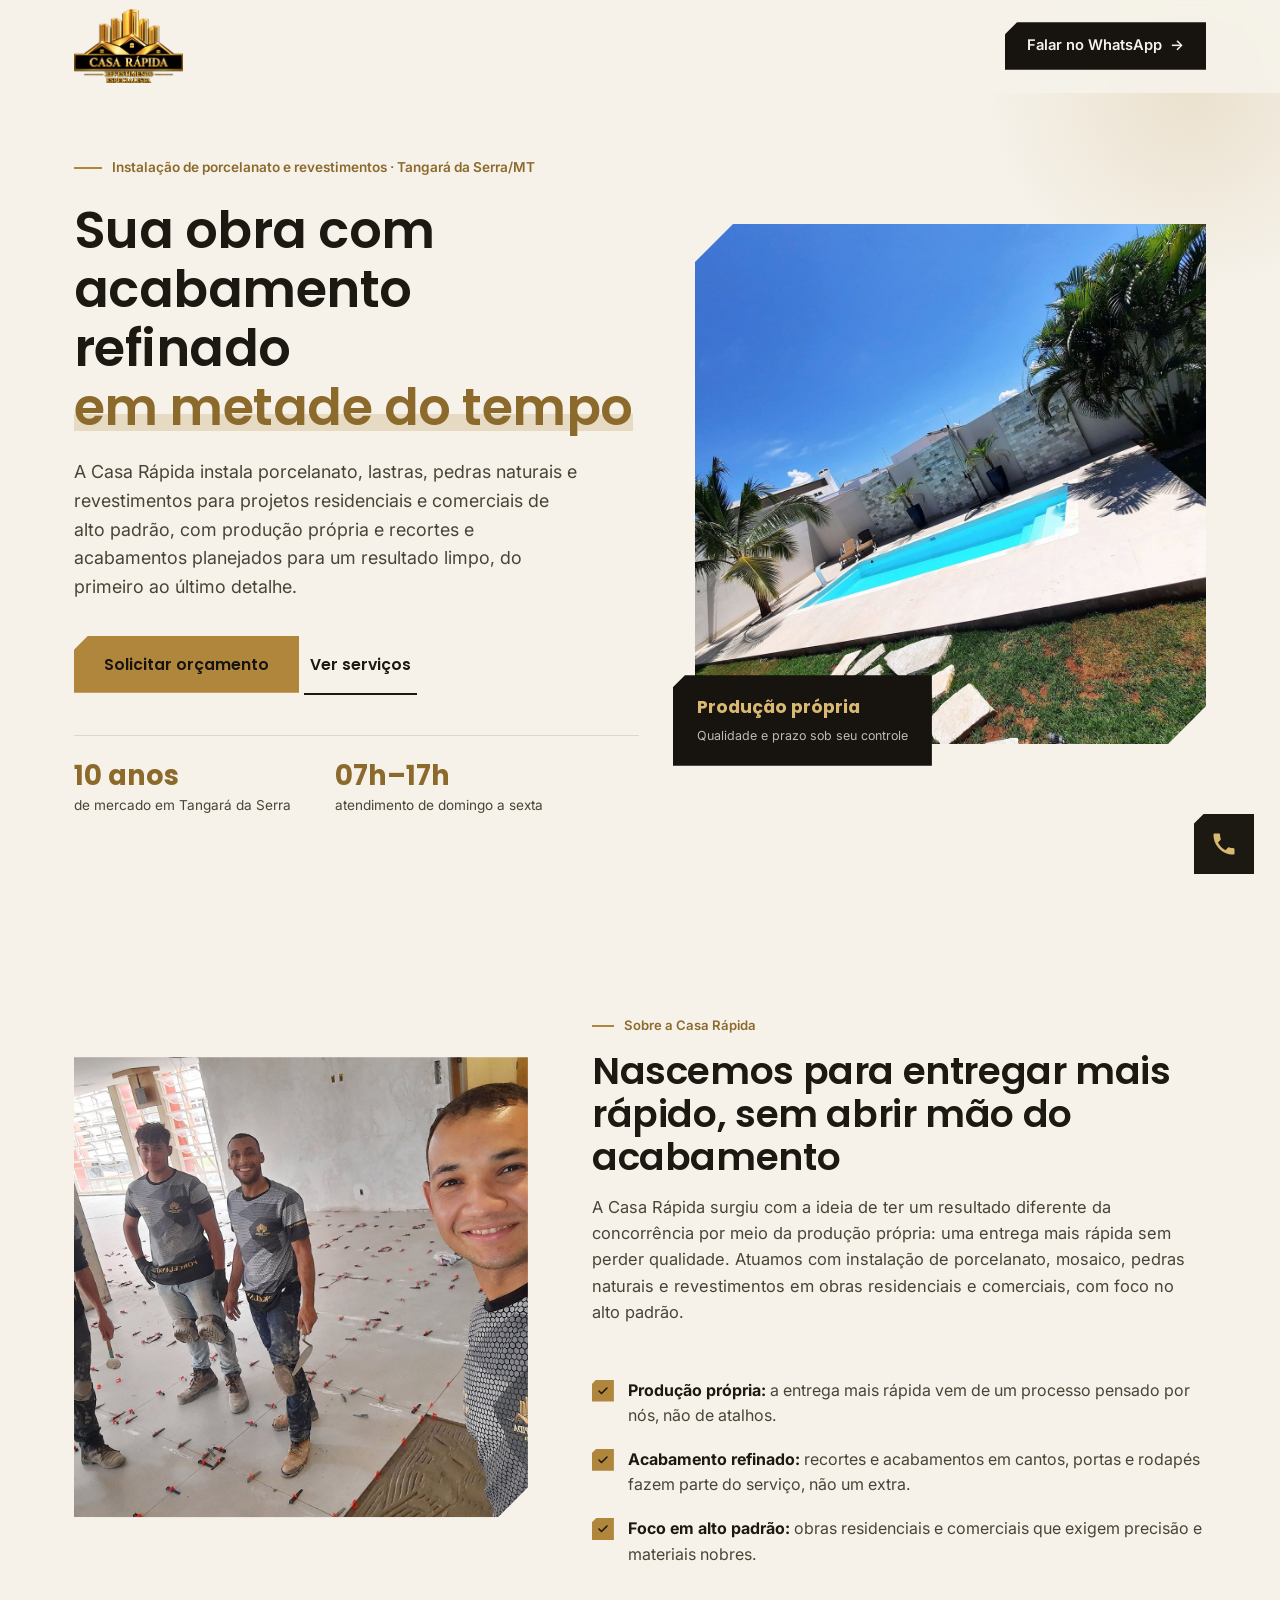
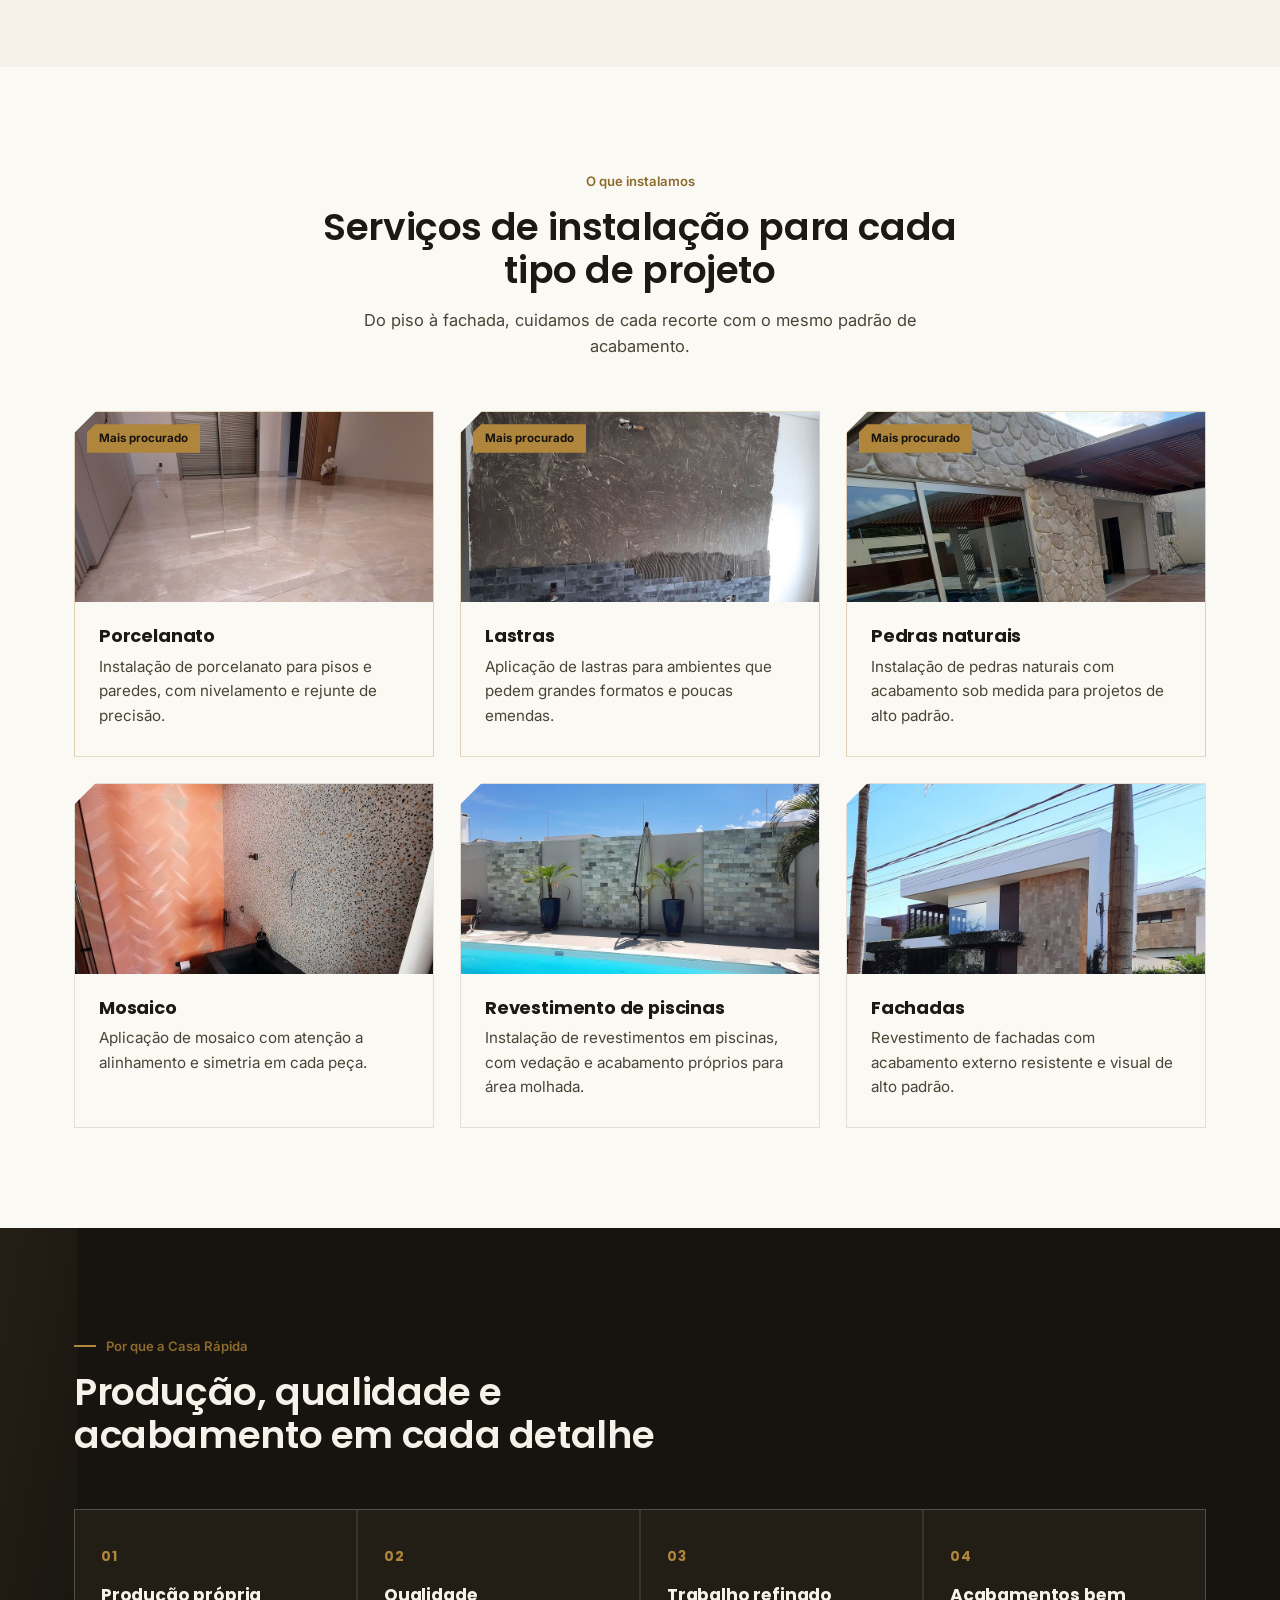
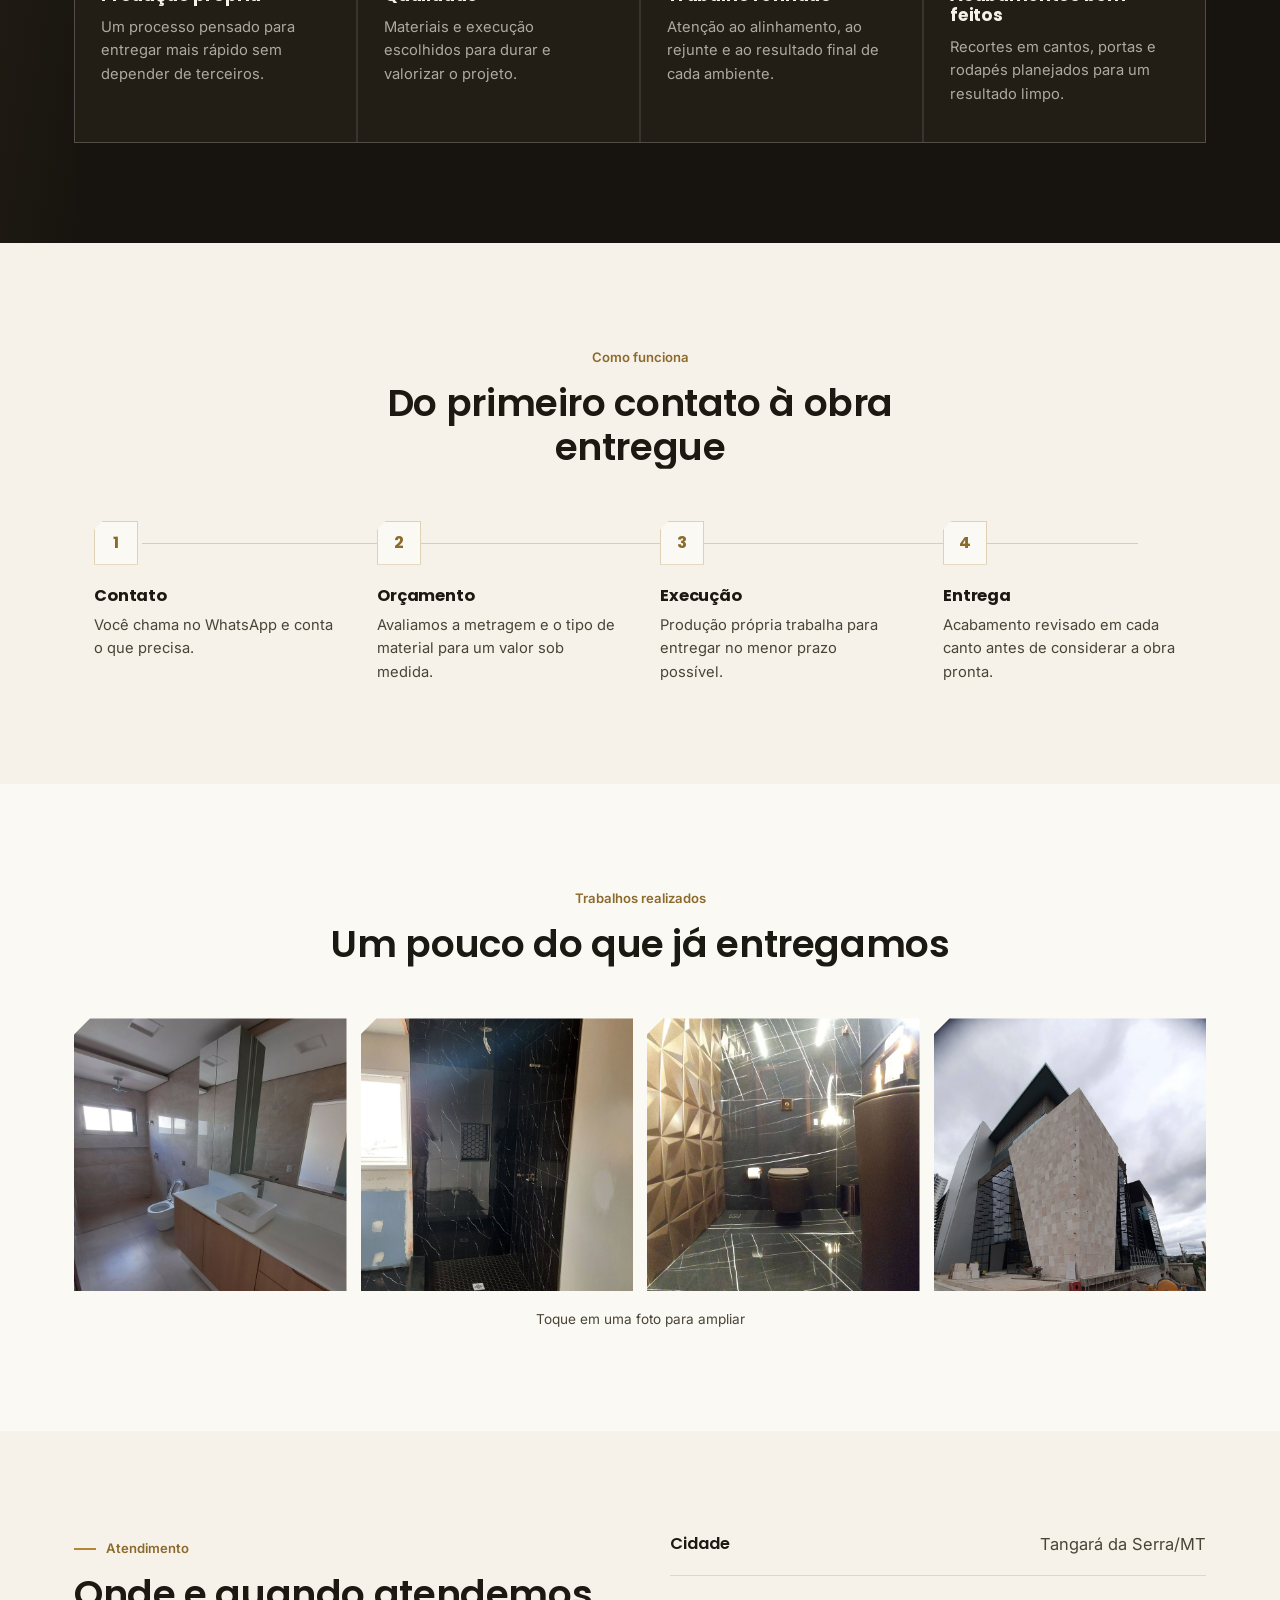
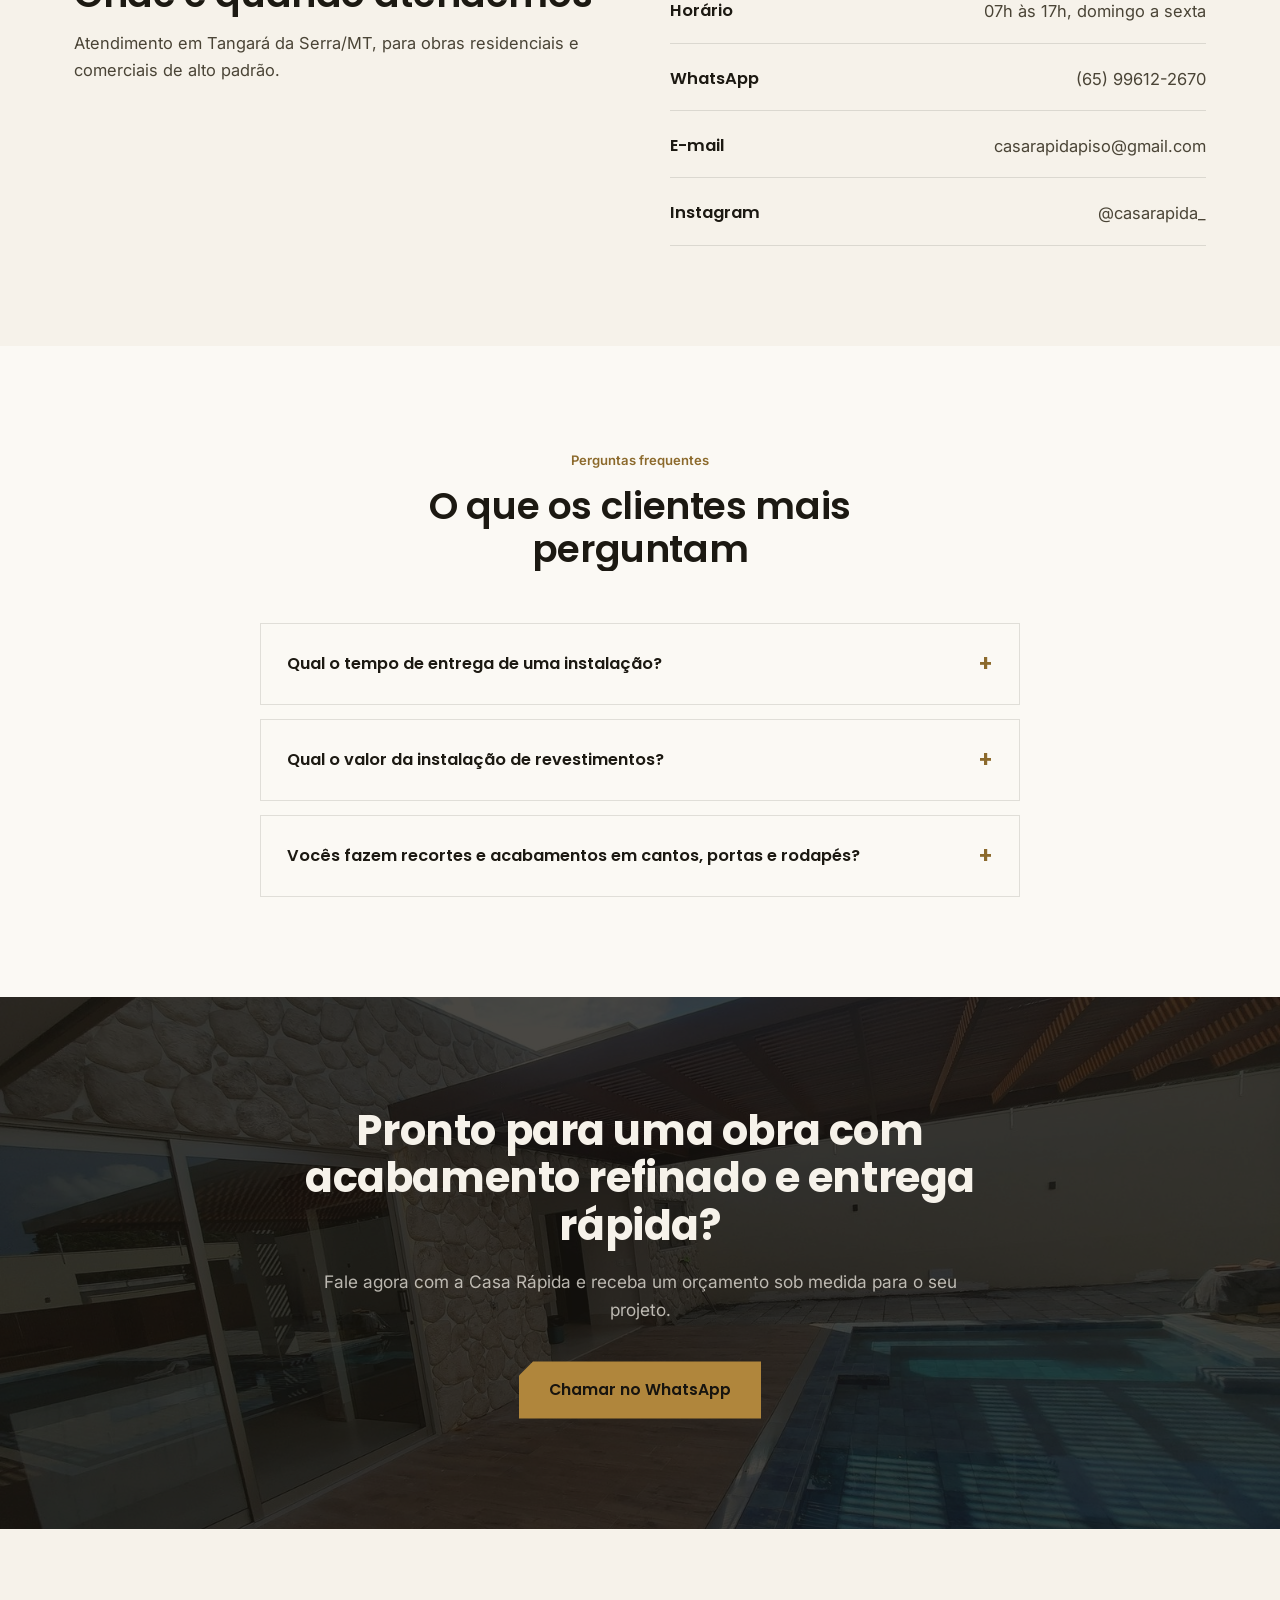
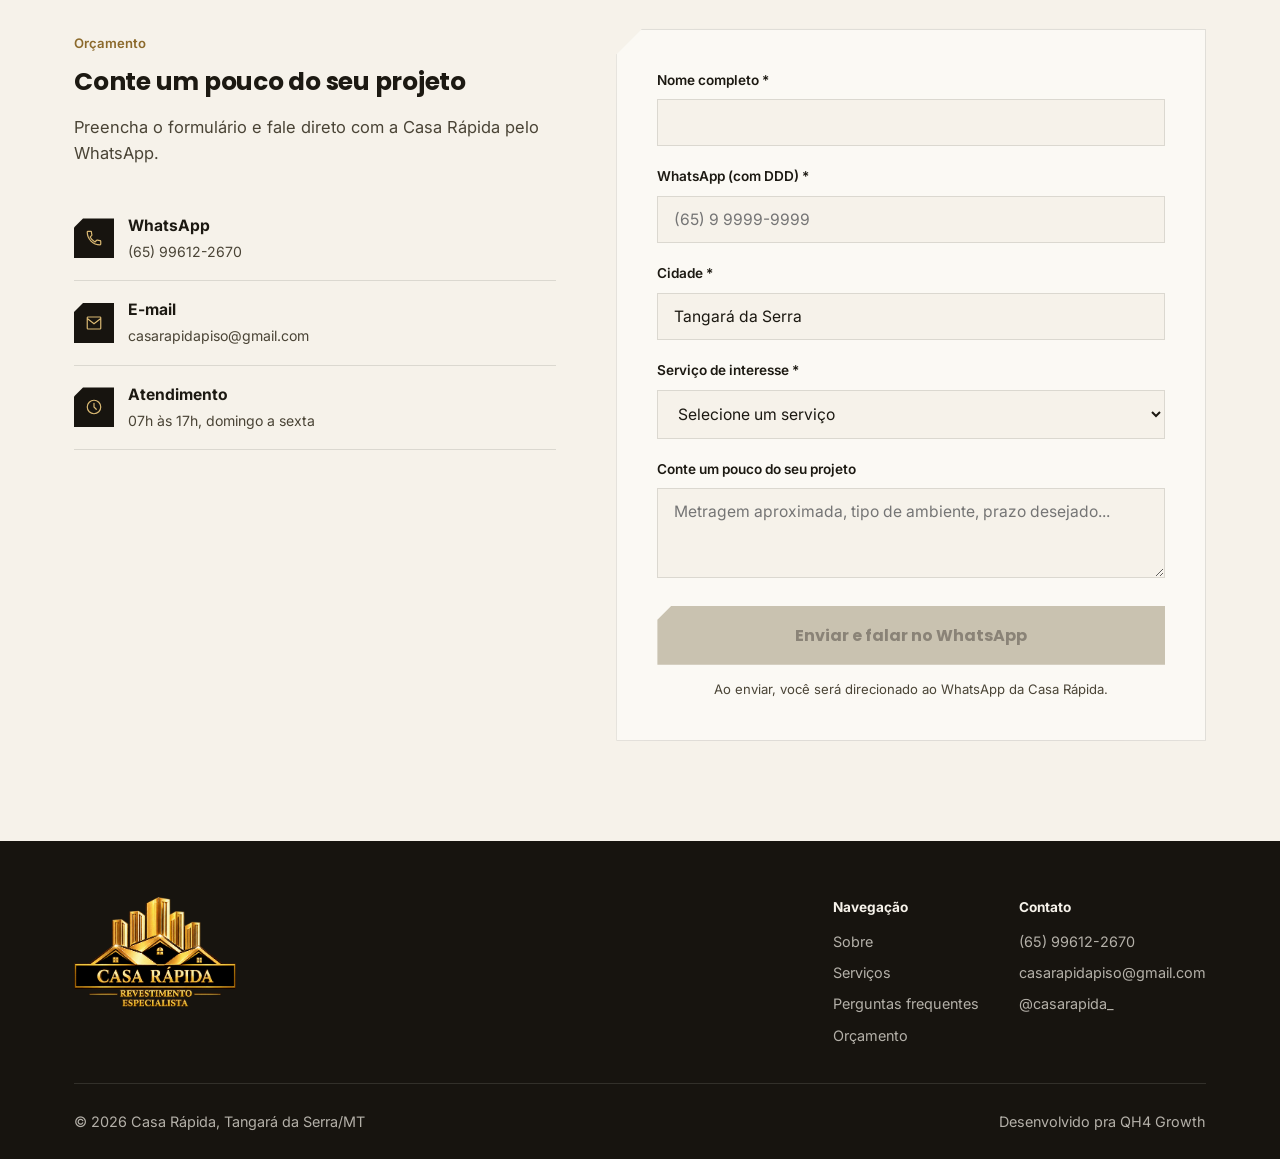
==== commit 34a6651f: "Ajustes da LP: logo maior, headline, stats do hero e foto de pedras naturais - Logo: remove o espaço" ====
--- a/index.html
+++ b/index.html
@@ -115,7 +115,7 @@
 <header class="site-header" id="siteHeader">
   <div class="wrap">
     <a href="#" class="brand">
-      <img src="assets/img/logo.png" alt="Casa Rápida" class="brand__logo" width="900" height="841">
+      <img src="assets/img/logo.png" alt="Casa Rápida" class="brand__logo" width="886" height="602">
     </a>
     <a href="https://wa.me/5565996122670?text=Ol%C3%A1%2C%20vim%20pelo%20site%20e%20quero%20um%20or%C3%A7amento" class="nav-cta" target="_blank" rel="noopener">
       <span>Falar no WhatsApp</span> →
@@ -132,9 +132,8 @@
       <div class="hero__content">
         <span class="hero__eyebrow hero-in" style="--d:0">Instalação de porcelanato e revestimentos · Tangará da Serra/MT</span>
         <h1 class="hero__title">
-          <span class="line-mask"><span class="hero-in" style="--d:1">Sua obra pronta com</span></span>
-          <span class="line-mask"><span class="hero-in" style="--d:2">acabamento refinado</span></span>
-          <span class="line-mask"><span class="hero-in gold" style="--d:3">em metade do tempo</span></span>
+          <span class="line-mask"><span class="hero-in" style="--d:1">Sua obra com acabamento refinado</span></span>
+          <span class="line-mask"><span class="hero-in gold hero__highlight" style="--d:2">em metade do tempo</span></span>
         </h1>
         <p class="hero__lead hero-in" style="--d:4">A Casa Rápida instala porcelanato, lastras, pedras naturais e revestimentos para projetos residenciais e comerciais de alto padrão, com produção própria e recortes e acabamentos planejados para um resultado limpo, do primeiro ao último detalhe.</p>
         <div class="hero__actions hero-in" style="--d:5">
@@ -489,7 +488,7 @@
   <div class="wrap">
     <div class="footer-top">
       <div class="footer-brand">
-        <img src="assets/img/logo.png" alt="Casa Rápida" class="footer-brand__logo" width="900" height="841">
+        <img src="assets/img/logo.png" alt="Casa Rápida" class="footer-brand__logo" width="886" height="602">
       </div>
       <div class="footer-links">
         <div>
--- a/assets/css/style.css
+++ b/assets/css/style.css
@@ -113,14 +113,24 @@
   animation: heroIn 0.9s var(--ease) forwards;
   animation-delay: calc(var(--d, 0) * 90ms + 150ms);
 }
-.hero__lead.hero-in, .hero__actions.hero-in, .hero__stats.hero-in, .hero__media.hero-in {
+.hero__lead.hero-in, .hero__actions.hero-in, .hero__media.hero-in {
   display: block;
   transform: translateY(24px);
 }
+.hero__stats.hero-in {
+  display: flex;
+  transform: translateY(24px);
+}
 @keyframes heroIn {
   to { opacity: 1; transform: translateY(0); }
 }
 .hero-in.gold { color: var(--gold-deep); }
+.line-mask > .hero-in { display: block; }
+.line-mask > .hero__highlight {
+  width: fit-content;
+  white-space: nowrap;
+  background: linear-gradient(transparent 62%, rgba(176,134,60,0.22) 62%, rgba(176,134,60,0.22) 92%, transparent 92%);
+}
 
 .hero__pin {
   position: absolute;
@@ -245,7 +255,7 @@
   display: flex;
   align-items: center;
   justify-content: space-between;
-  height: 78px;
+  height: 92px;
 }
 .brand {
   display: flex;
@@ -257,7 +267,7 @@
   color: var(--ink);
 }
 .brand__logo {
-  height: 58px;
+  height: 74px;
   width: auto;
 }
 .nav-cta {
@@ -352,17 +362,18 @@
 
 .hero__stats {
   display: flex;
-  gap: 32px;
-  padding-top: 28px;
+  gap: 44px;
+  padding-top: 24px;
   border-top: 1px solid var(--line);
 }
 .hero__stat b {
   display: block;
   font-family: 'Poppins', sans-serif;
   font-size: 1.7rem;
+  line-height: 1.15;
   color: var(--gold-deep);
 }
-.hero__stat span {
+.hero__stat > span {
   font-size: 0.85rem;
   color: var(--ink-soft);
 }
@@ -799,7 +810,7 @@
   margin-bottom: 26px;
 }
 .footer-brand { display: flex; align-items: center; gap: 10px; color: var(--cream); font-family: 'Poppins', sans-serif; font-weight: 700; font-size: 1.1rem; }
-.footer-brand__logo { height: 64px; width: auto; }
+.footer-brand__logo { height: 110px; width: auto; }
 .footer-links { display: flex; gap: 40px; flex-wrap: wrap; }
 .footer-links div b { display: block; color: var(--cream); margin-bottom: 12px; font-size: 0.85rem; }
 .footer-links ul { list-style: none; margin: 0; padding: 0; display: grid; gap: 8px; }
@@ -845,6 +856,9 @@
 
 @media (max-width: 600px) {
   .hero { padding: 130px 0 70px; }
+  .site-header .wrap { height: 80px; }
+  .brand__logo { height: 62px; }
+  .line-mask > .hero__highlight { white-space: normal; }
   .hero__stats { flex-wrap: wrap; gap: 22px; }
   .services-grid { grid-template-columns: 1fr; }
   .diff-grid { grid-template-columns: 1fr; }
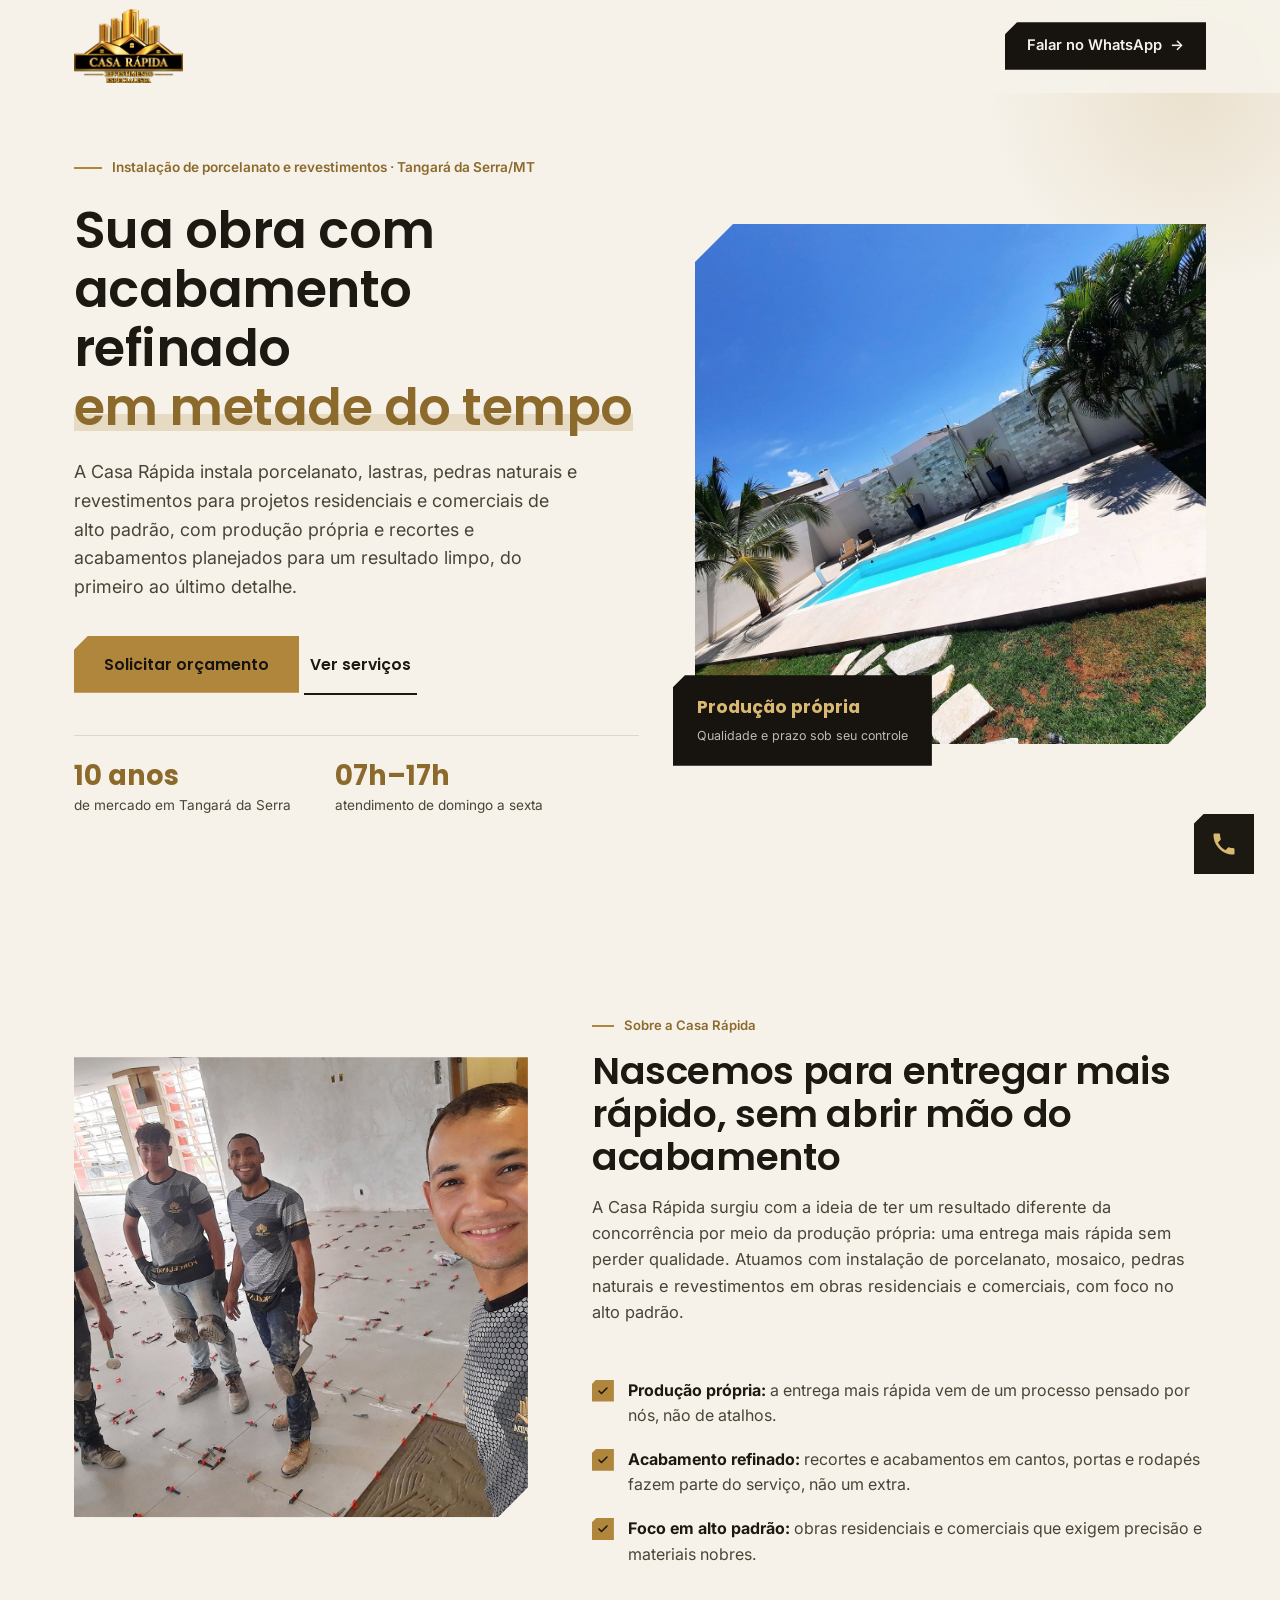
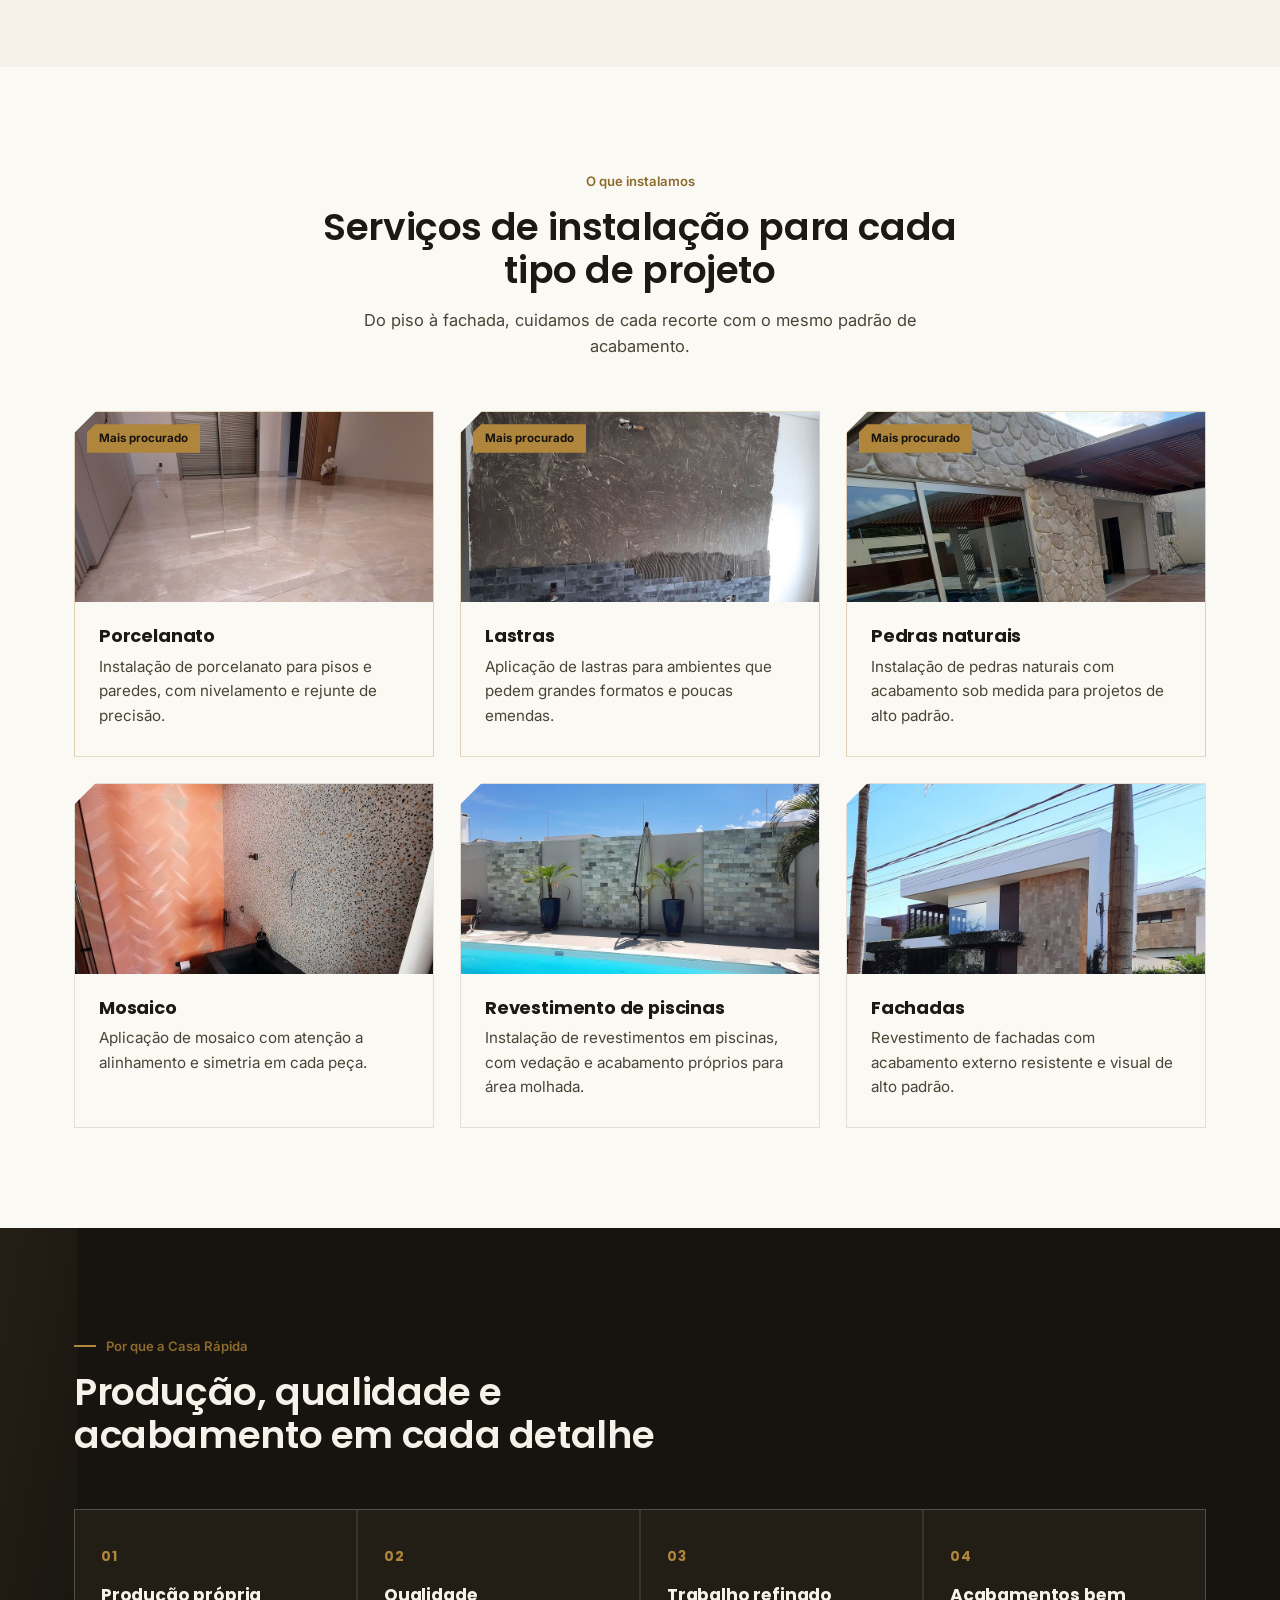
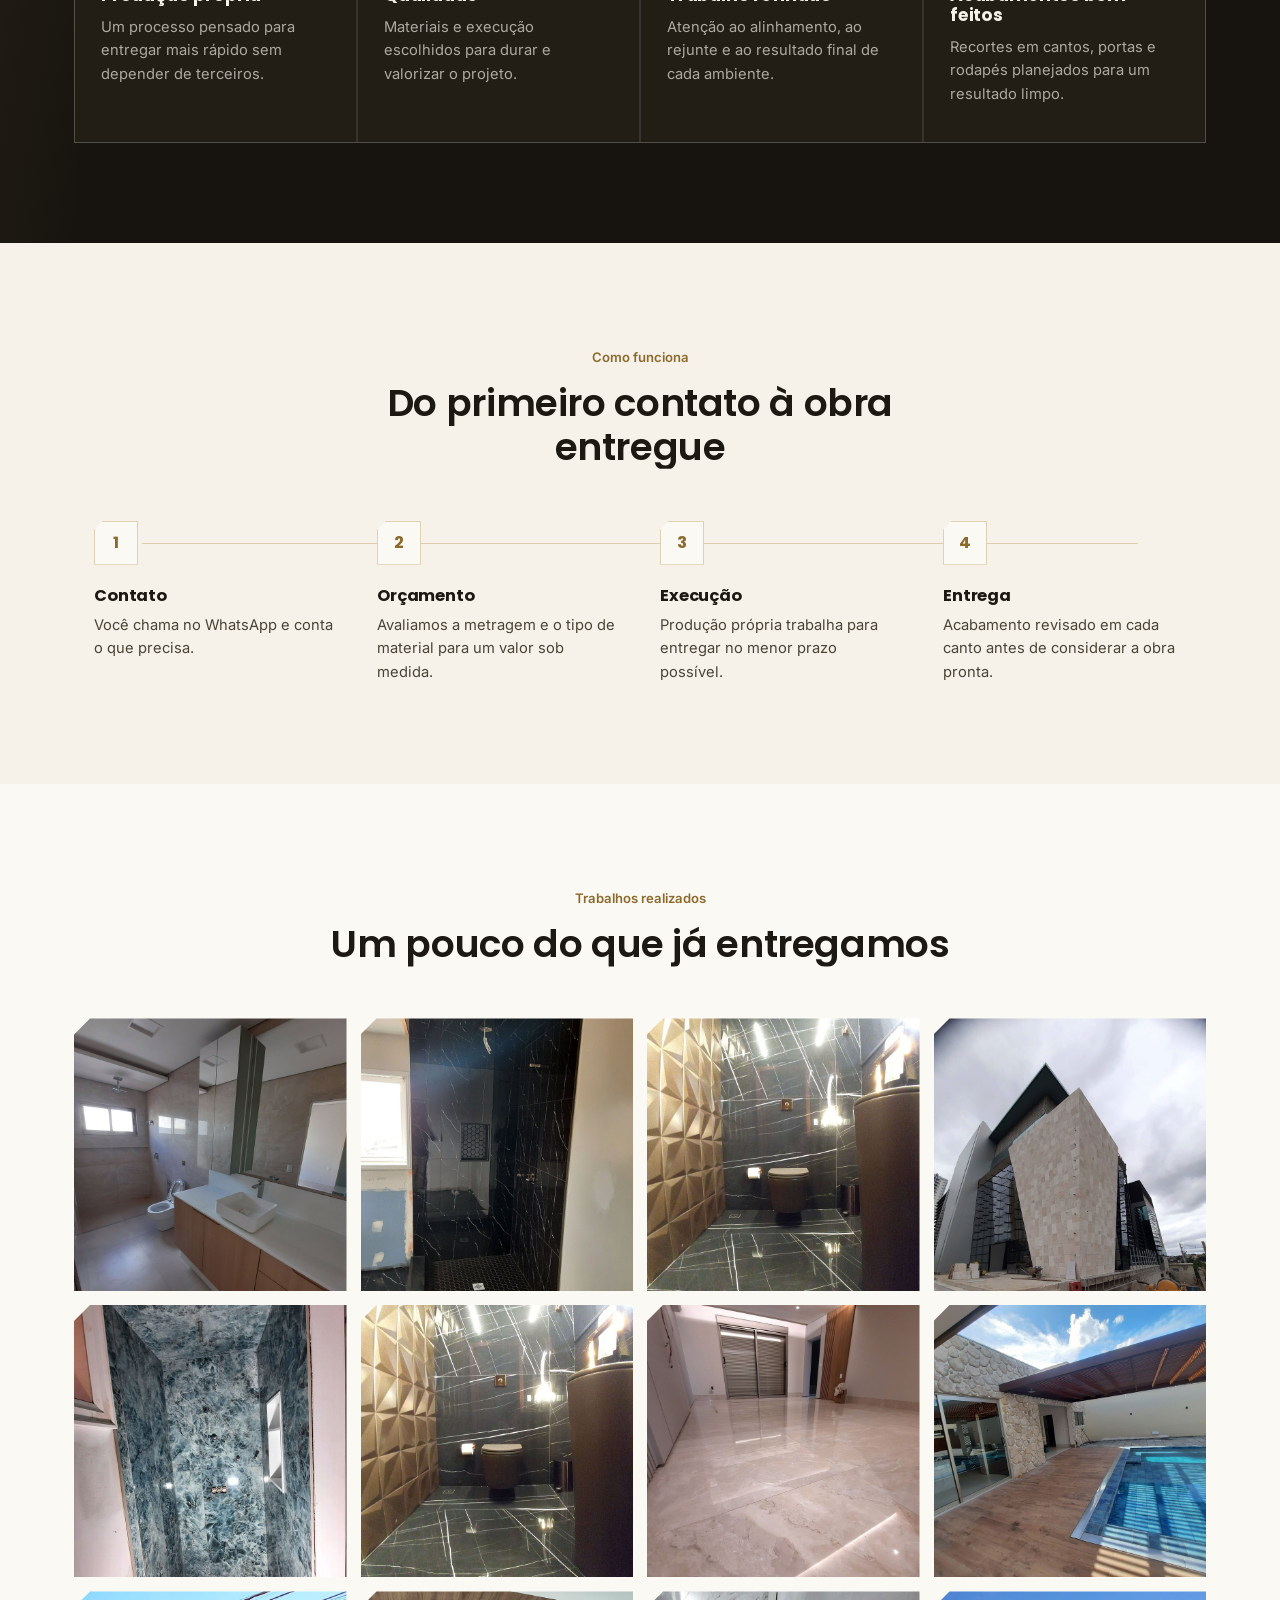
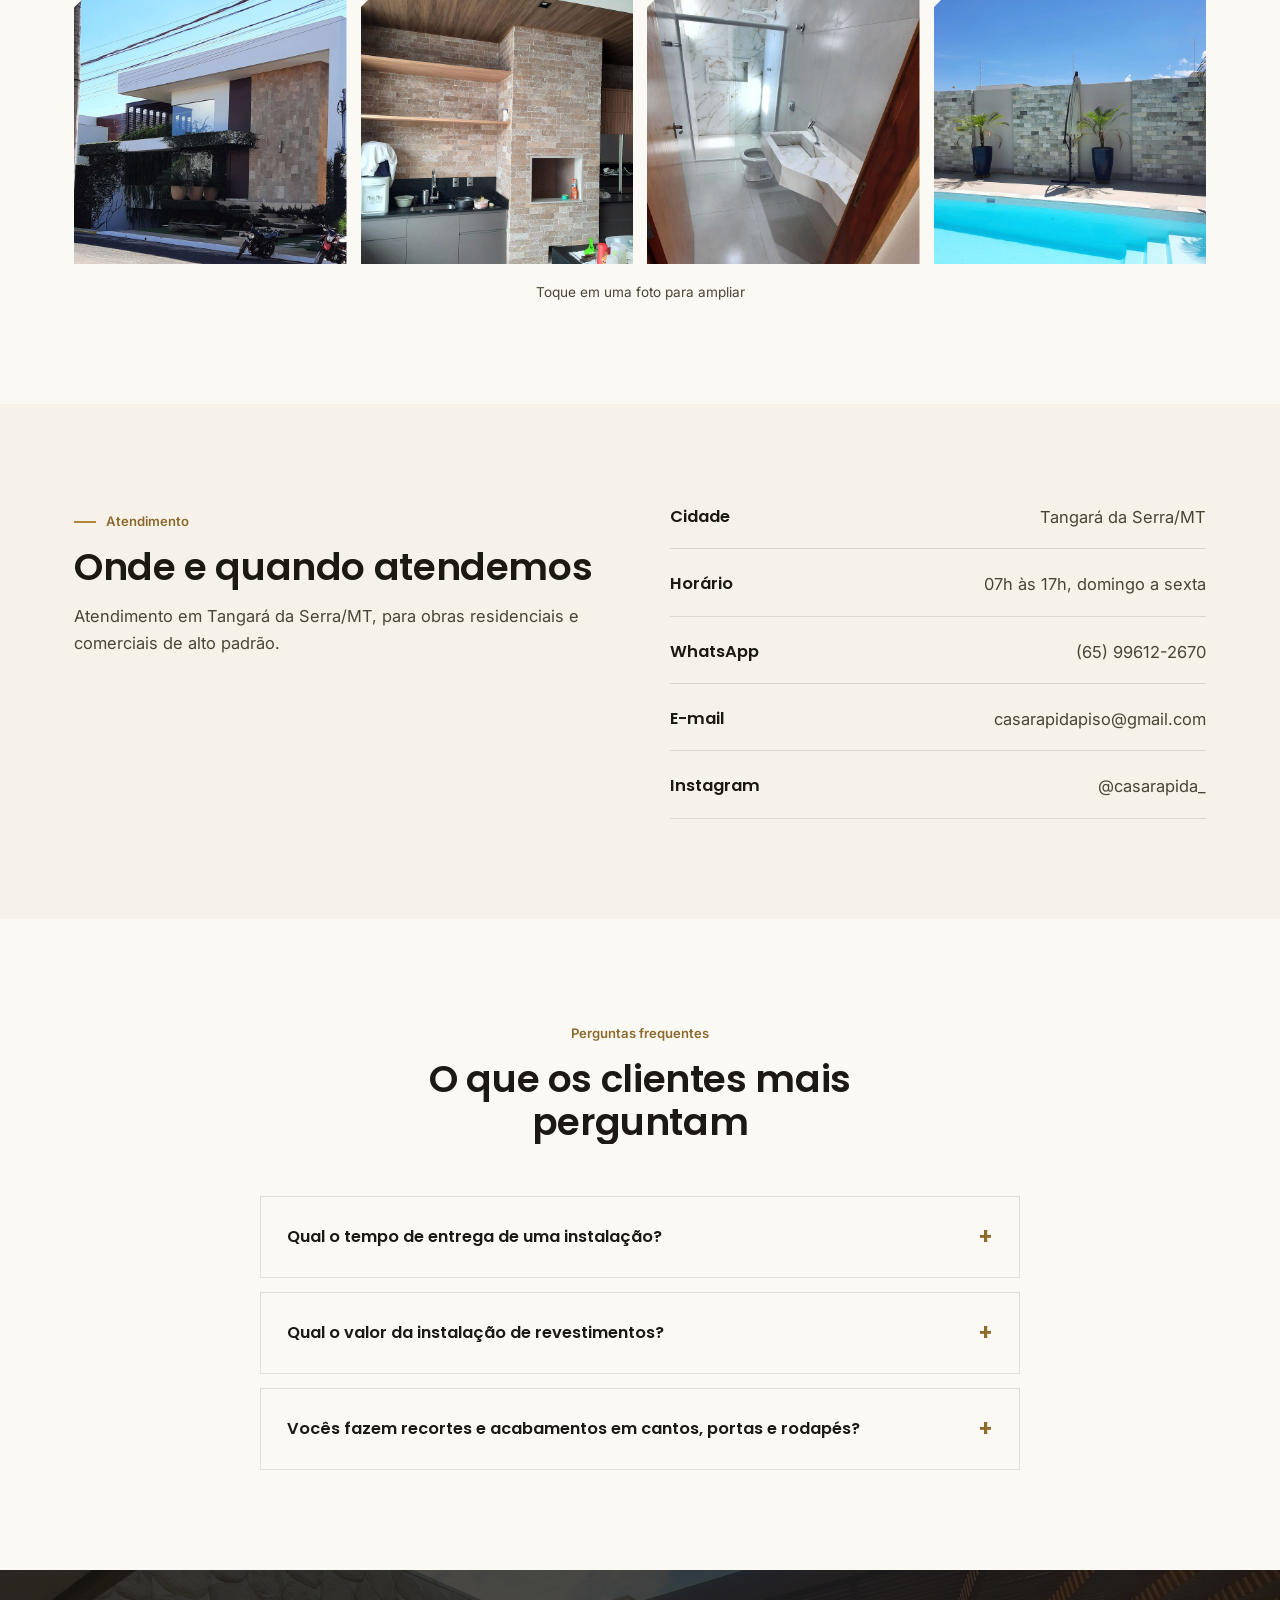
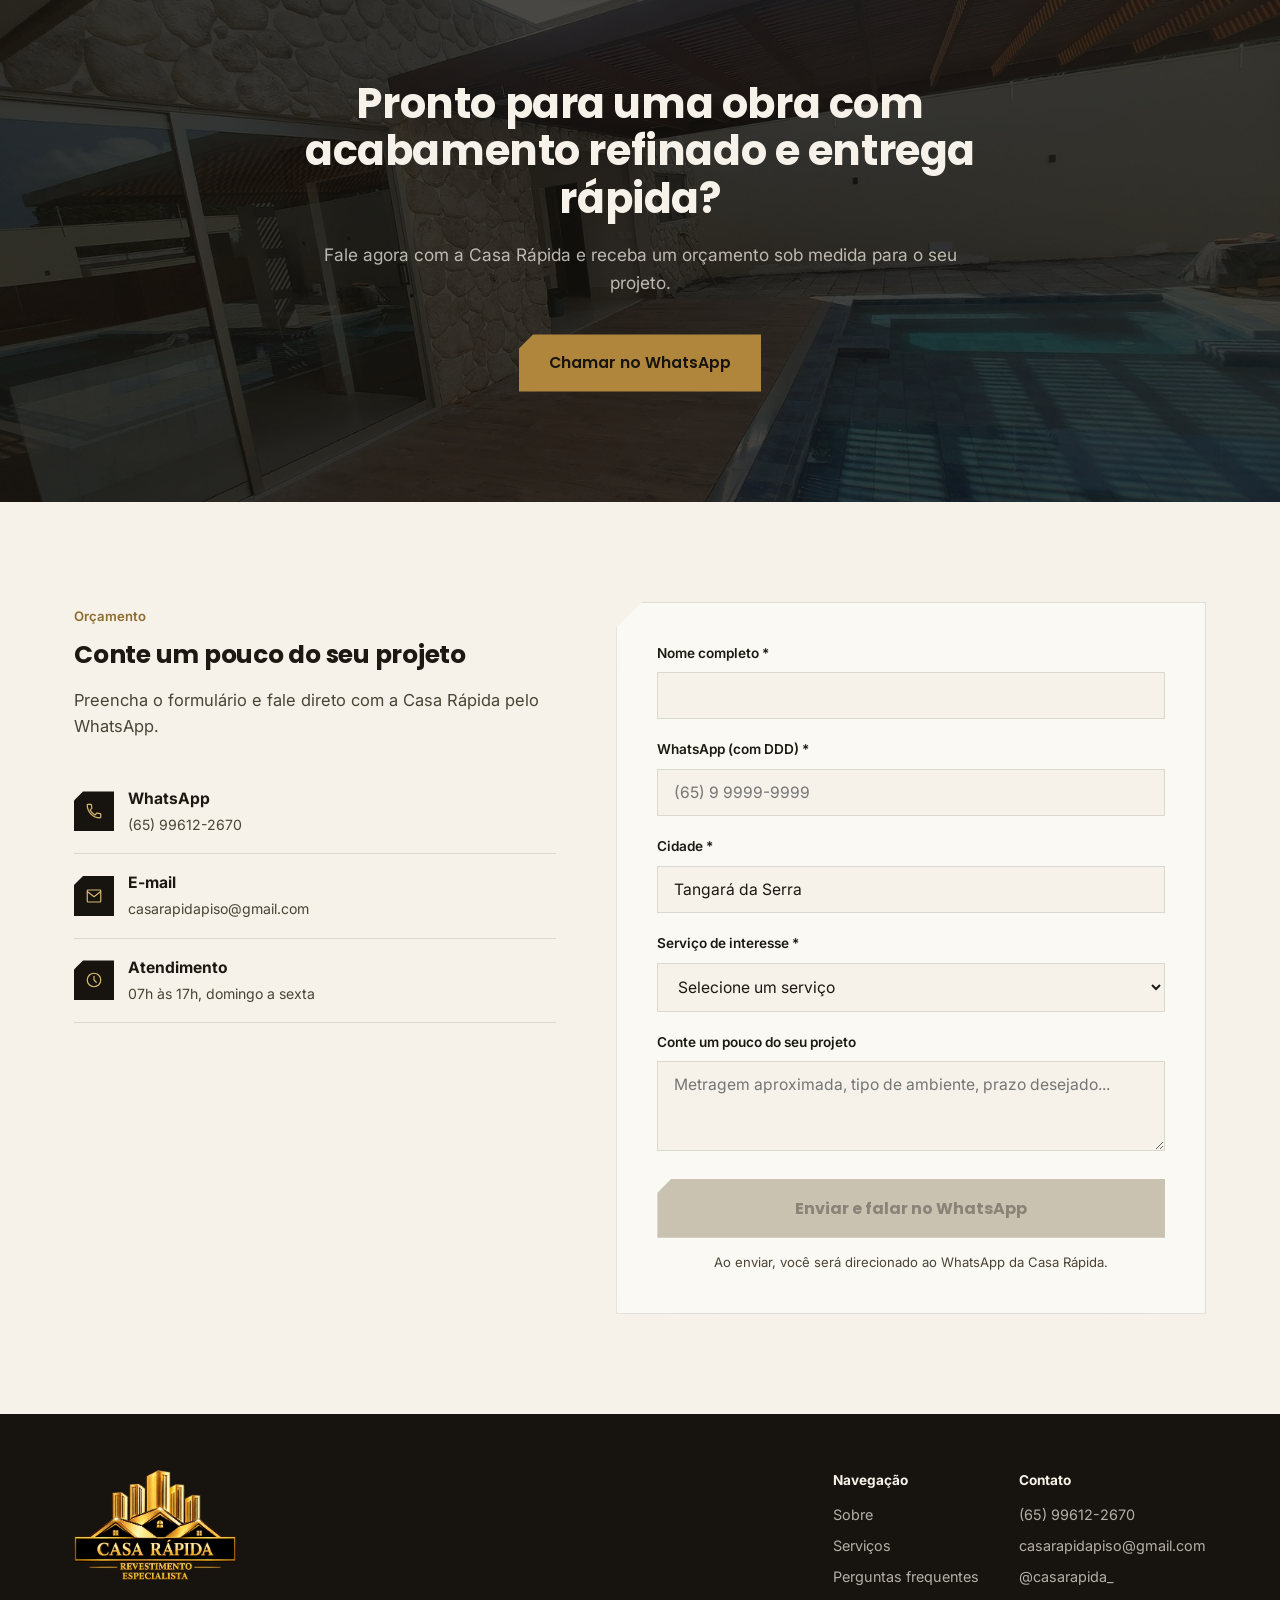
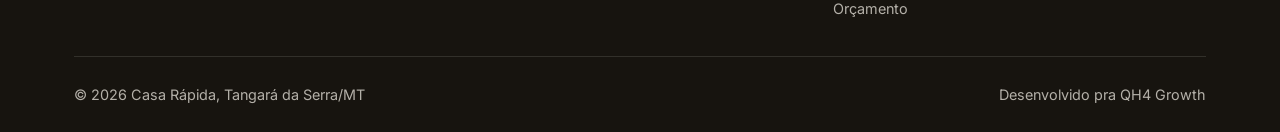
==== commit fff78897: "Add files via upload" ====
--- a/index.html
+++ b/index.html
@@ -353,6 +353,38 @@
           <img src="assets/img/galeria-4.jpg" alt="Fachada comercial com revestimento em pedra" width="800" height="800" loading="lazy">
           <div class="gallery-item__label">Fachada · comercial</div>
         </button>
+        <button type="button" class="gallery-item stagger-item" data-caption="Box de banho com revestimento em pedra azul natural">
+          <img src="assets/img/galeria-5.jpg" alt="Box de banho revestido em pedra azul natural" width="800" height="800" loading="lazy">
+          <div class="gallery-item__label">Pedra azul · box</div>
+        </button>
+        <button type="button" class="gallery-item stagger-item" data-caption="Banheiro com mármore preto veiado e revestimento 3D">
+          <img src="assets/img/galeria-6.jpg" alt="Banheiro com mármore preto veiado e revestimento 3D" width="800" height="800" loading="lazy">
+          <div class="gallery-item__label">Mármore preto · banheiro</div>
+        </button>
+        <button type="button" class="gallery-item stagger-item" data-caption="Sala com piso em porcelanato polido de alto brilho">
+          <img src="assets/img/galeria-7.jpg" alt="Sala com piso em porcelanato polido de alto brilho" width="800" height="800" loading="lazy">
+          <div class="gallery-item__label">Porcelanato · sala</div>
+        </button>
+        <button type="button" class="gallery-item stagger-item" data-caption="Área da piscina com deck e revestimento em pedra">
+          <img src="assets/img/galeria-8.jpg" alt="Área da piscina com deck e revestimento em pedra" width="800" height="800" loading="lazy">
+          <div class="gallery-item__label">Piscina · deck</div>
+        </button>
+        <button type="button" class="gallery-item stagger-item" data-caption="Fachada residencial com revestimento em pedra natural">
+          <img src="assets/img/galeria-9.jpg" alt="Fachada residencial com revestimento em pedra natural" width="800" height="800" loading="lazy">
+          <div class="gallery-item__label">Fachada · residencial</div>
+        </button>
+        <button type="button" class="gallery-item stagger-item" data-caption="Área gourmet com churrasqueira revestida em pedra">
+          <img src="assets/img/galeria-10.jpg" alt="Área gourmet com churrasqueira revestida em pedra" width="800" height="800" loading="lazy">
+          <div class="gallery-item__label">Pedra · área gourmet</div>
+        </button>
+        <button type="button" class="gallery-item stagger-item" data-caption="Banheiro com bancada e revestimento em mármore branco veiado">
+          <img src="assets/img/galeria-11.jpg" alt="Banheiro com bancada e revestimento em mármore branco veiado" width="800" height="800" loading="lazy">
+          <div class="gallery-item__label">Mármore branco · banheiro</div>
+        </button>
+        <button type="button" class="gallery-item stagger-item" data-caption="Muro revestido em pedra ao lado da piscina">
+          <img src="assets/img/galeria-12.jpg" alt="Muro revestido em pedra ao lado da piscina" width="800" height="800" loading="lazy">
+          <div class="gallery-item__label">Pedra · piscina</div>
+        </button>
       </div>
       <p class="gallery-hint reveal">Toque em uma foto para ampliar</p>
     </div>
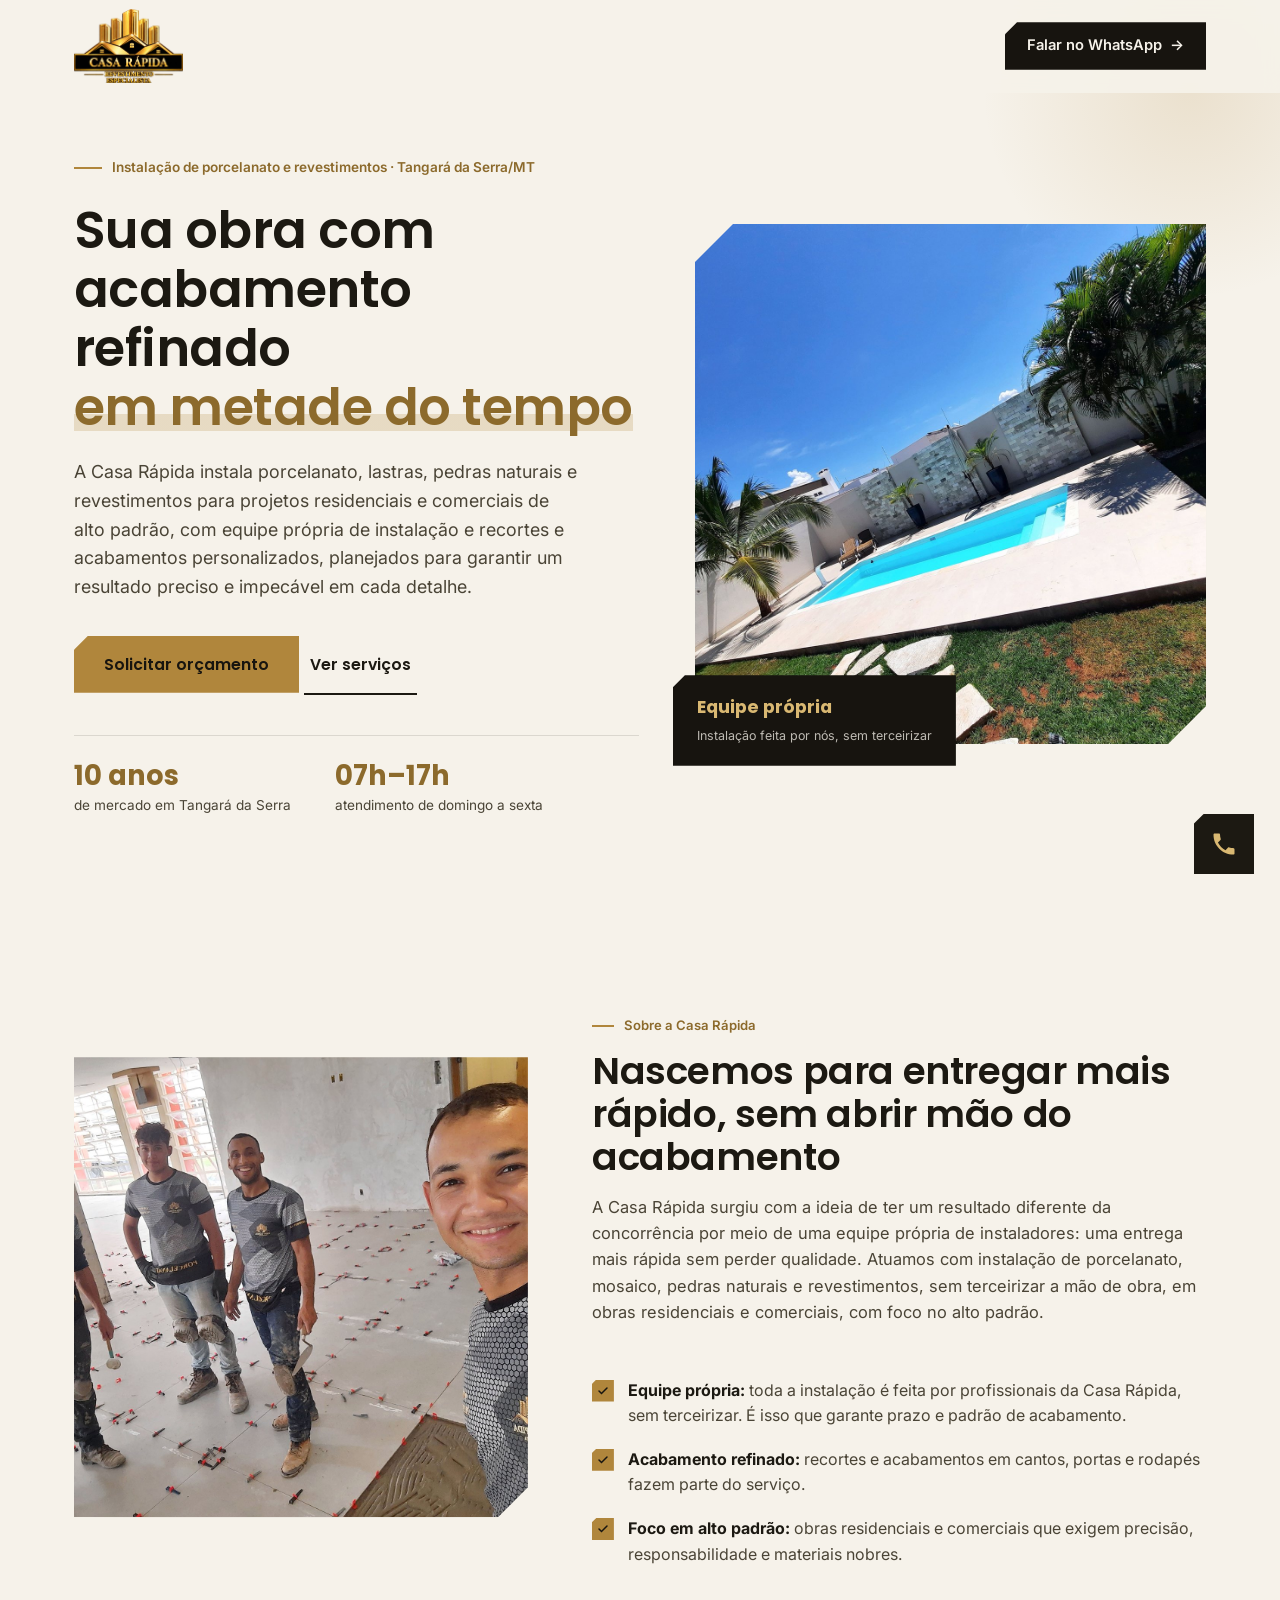
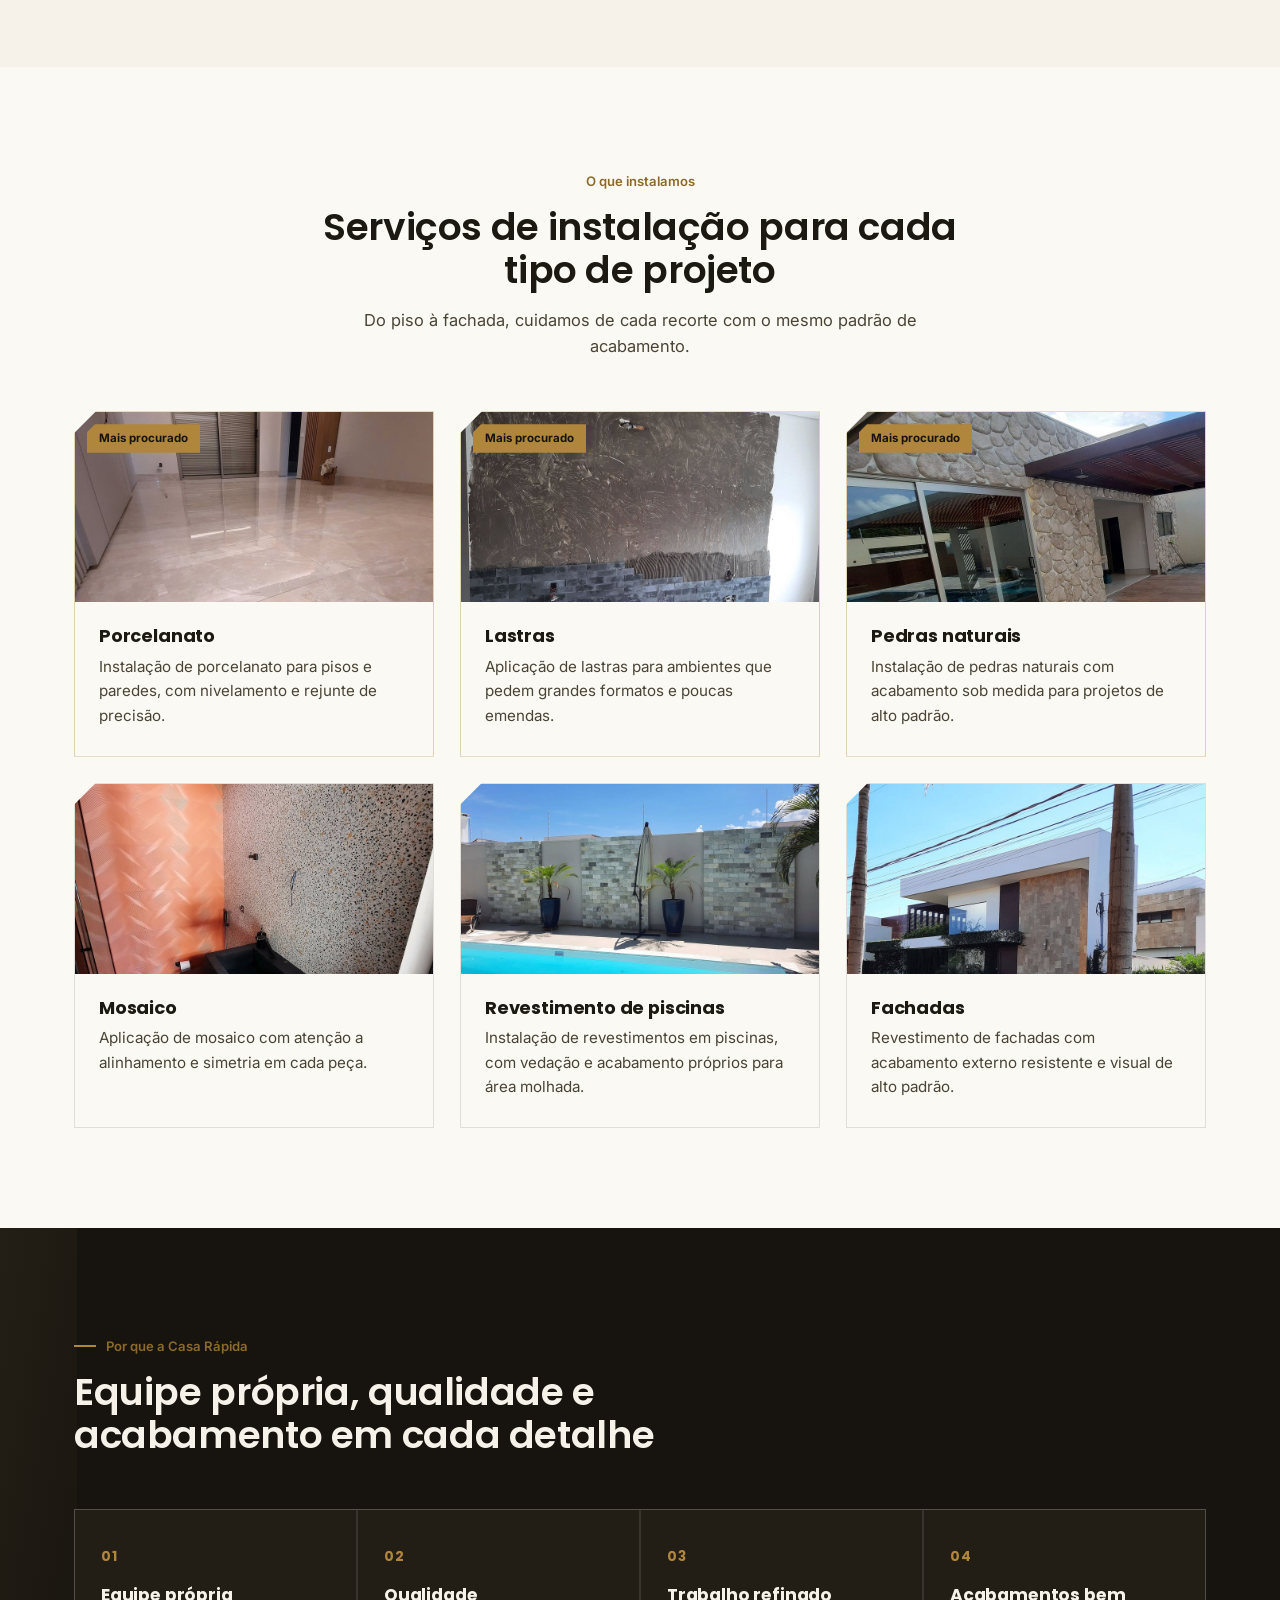
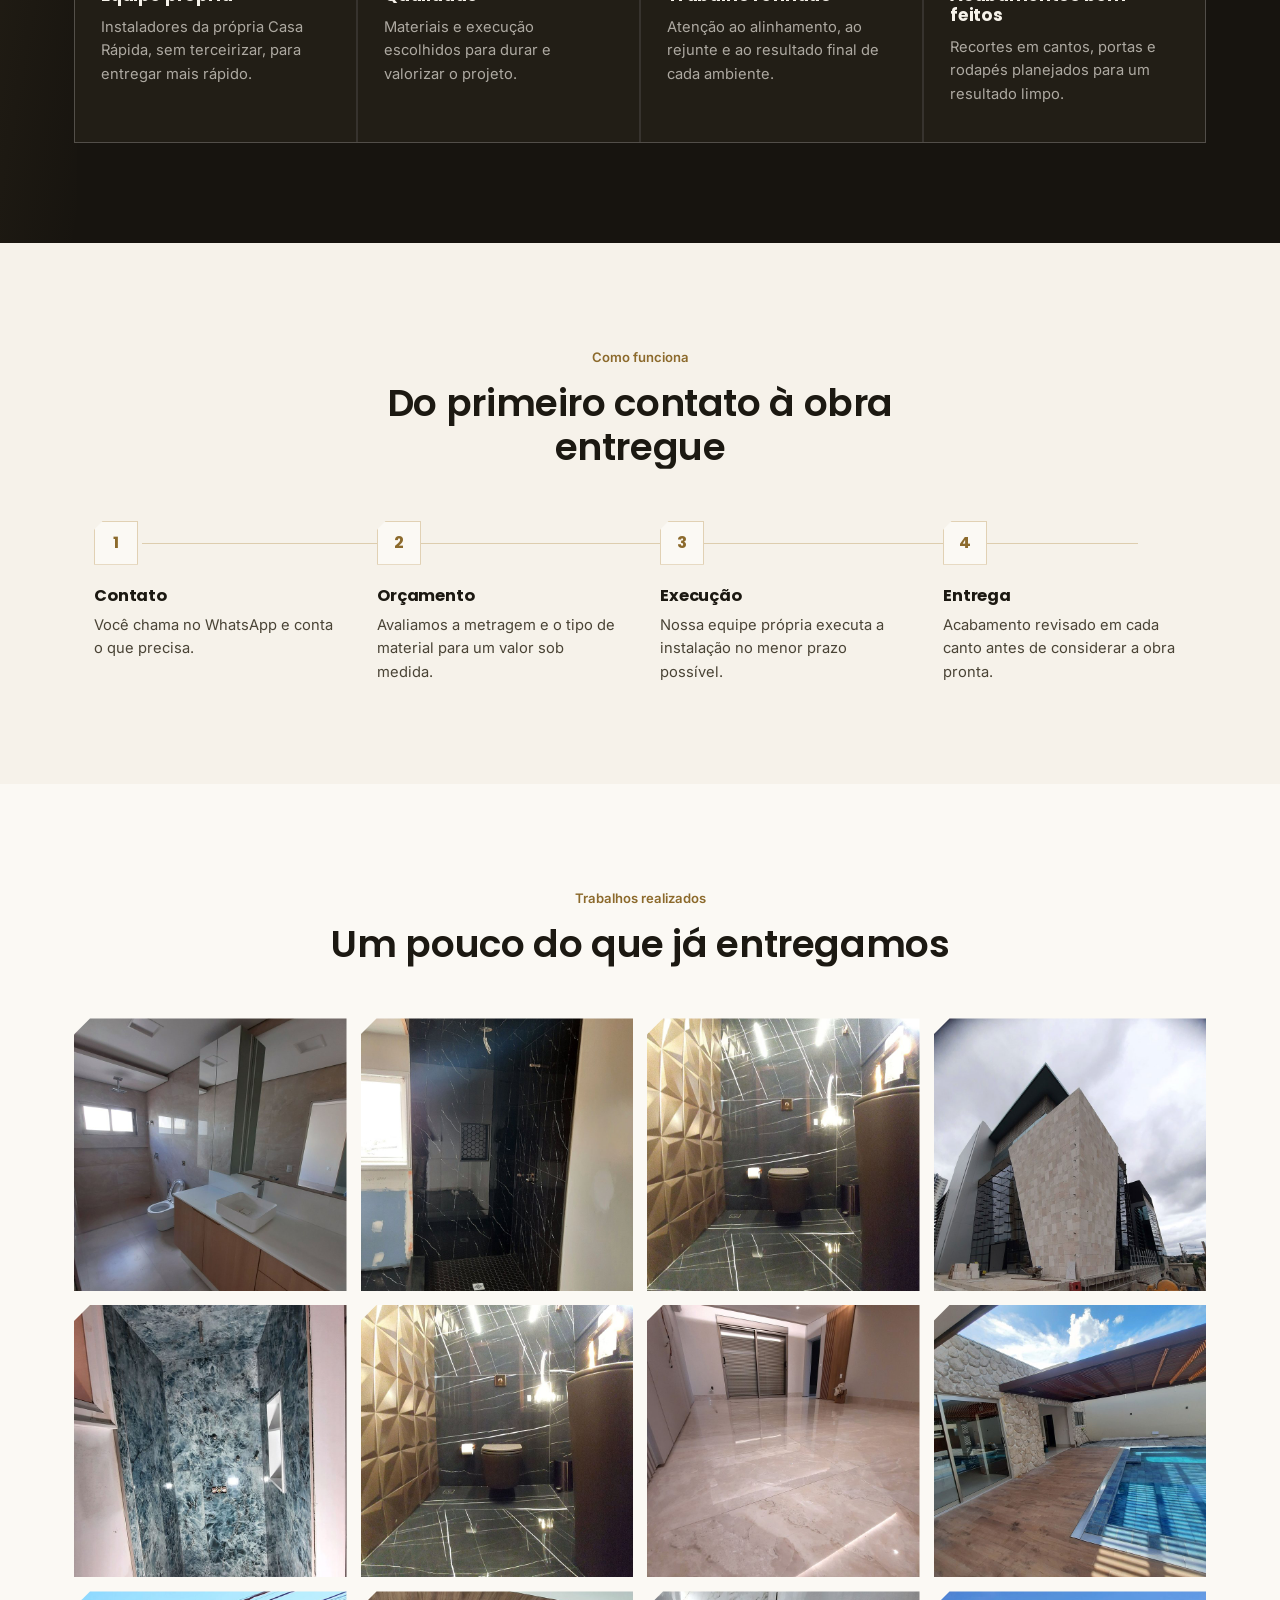
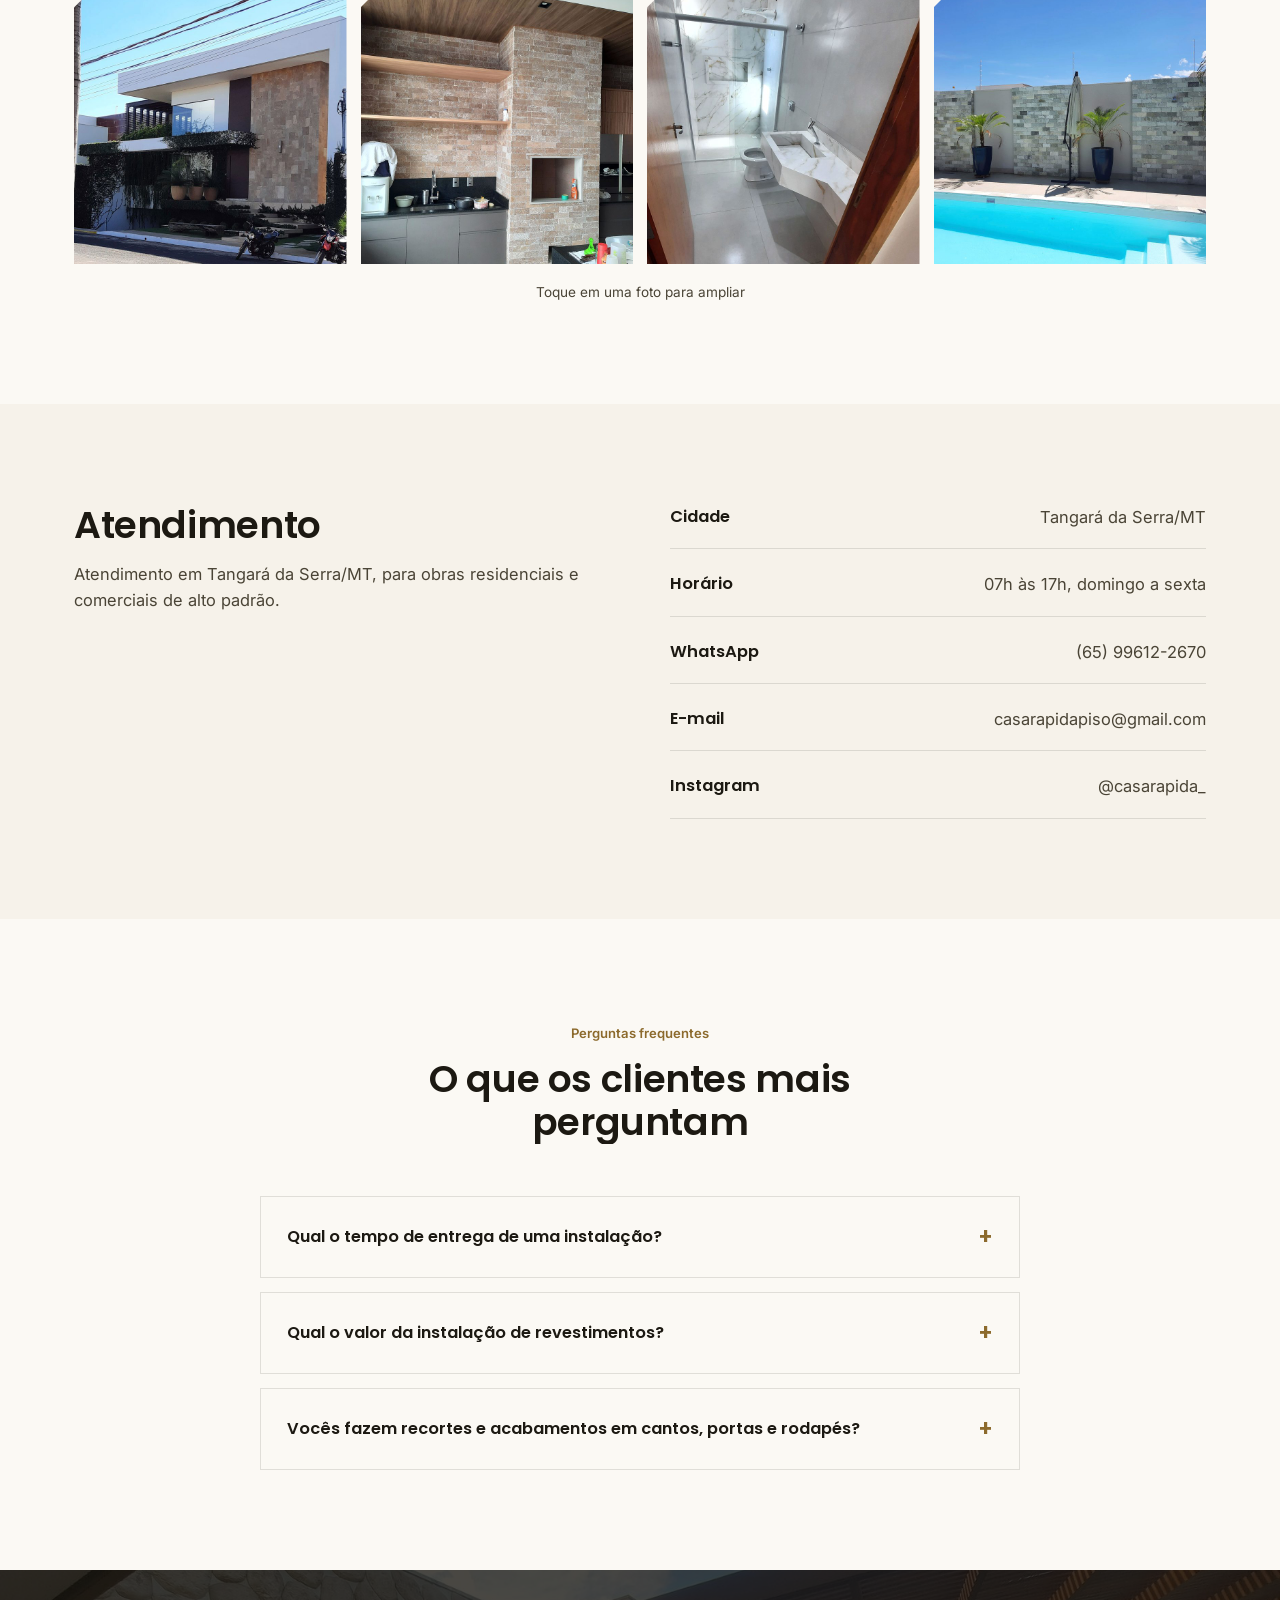
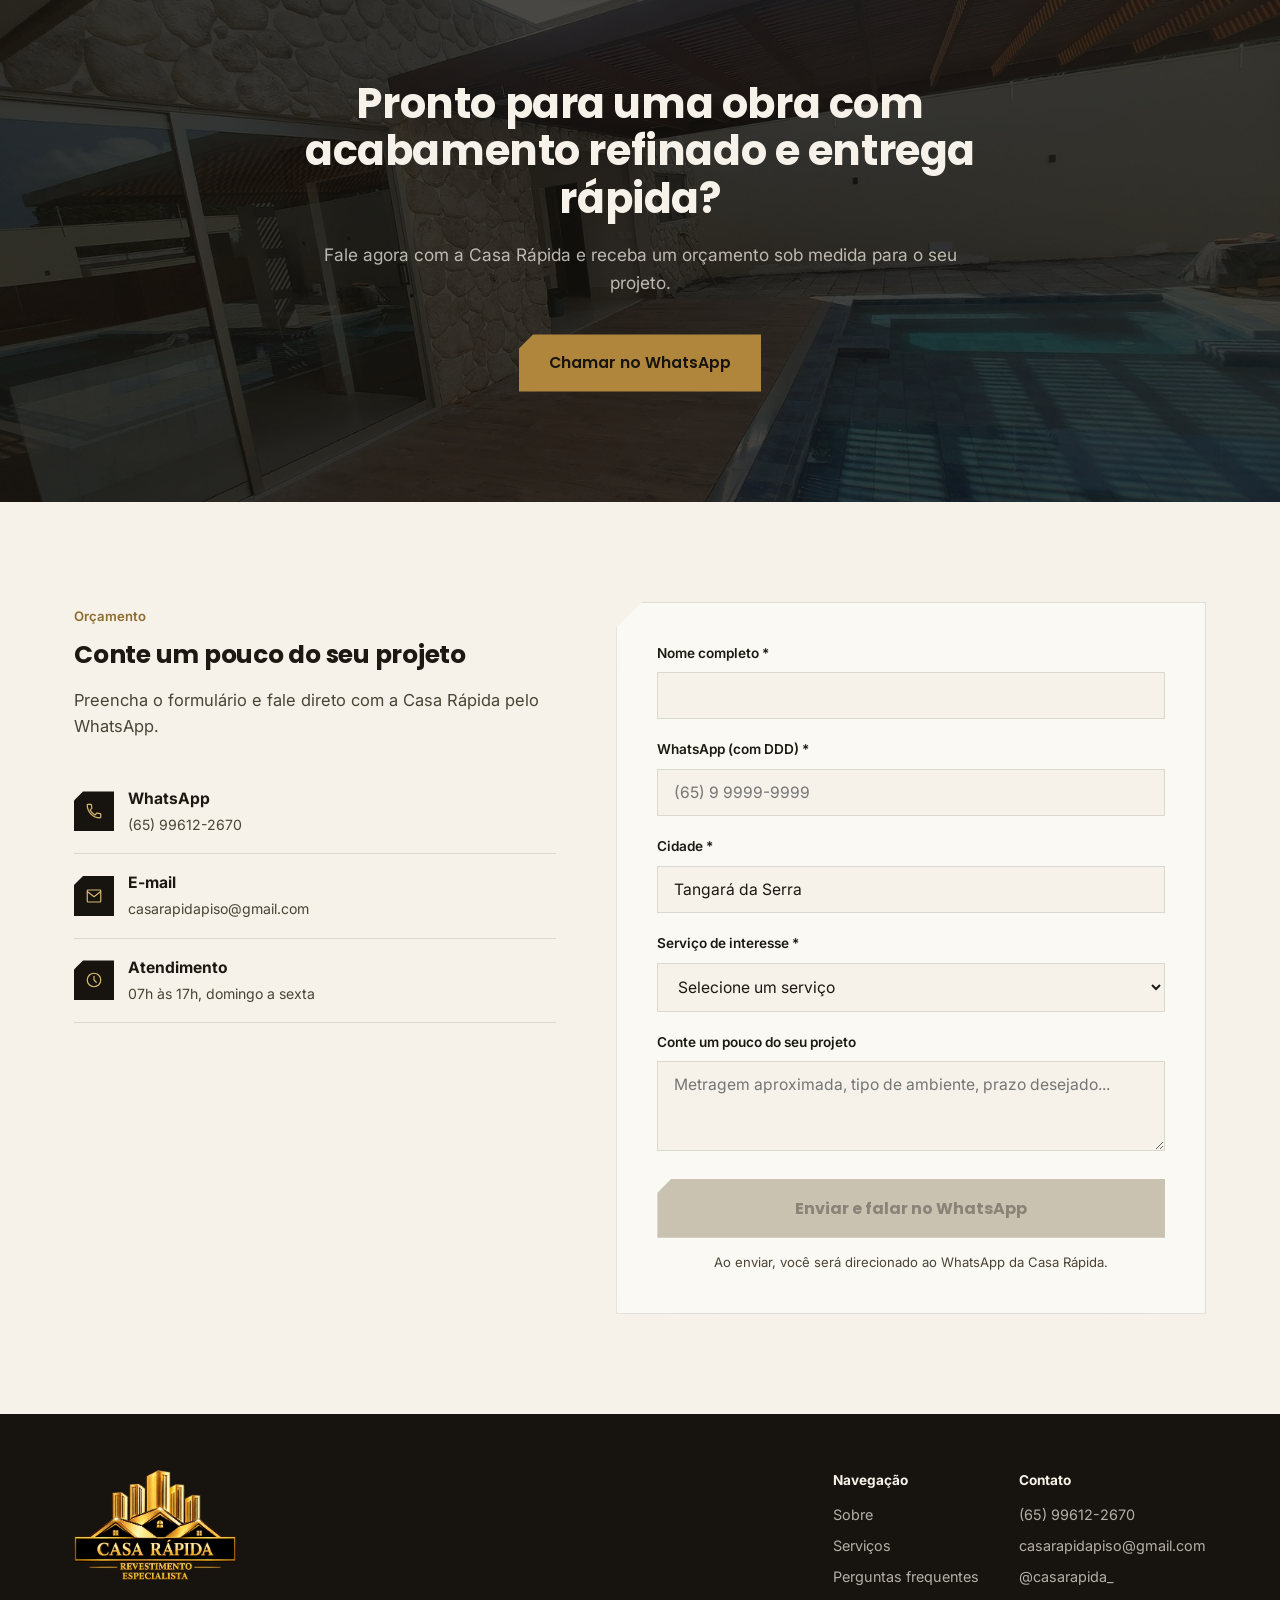
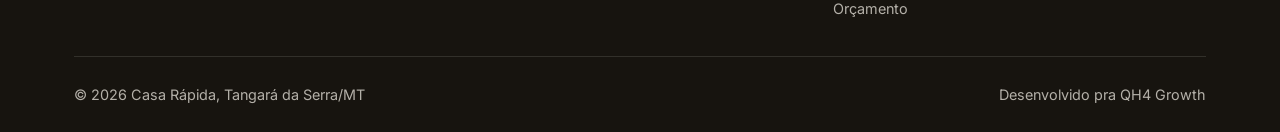
==== commit beccf3d8: "Ajusta textos conforme validação do cliente - Hero: novo texto sobre recortes e acabamentos personal" ====
--- a/index.html
+++ b/index.html
@@ -12,7 +12,7 @@
 <meta property="og:type" content="website">
 <meta property="og:locale" content="pt_BR">
 <meta property="og:title" content="Casa Rápida | Instalação de Porcelanato e Revestimentos em Tangará da Serra/MT">
-<meta property="og:description" content="Produção própria, acabamento refinado e entrega até 2x mais rápida que o mercado. Instalação de porcelanato, lastras, pedras naturais, piscinas e fachadas.">
+<meta property="og:description" content="Equipe própria de instalação, acabamento refinado e entrega até 2x mais rápida que o mercado. Instalação de porcelanato, lastras, pedras naturais, piscinas e fachadas.">
 <meta property="og:url" content="https://casarapida.com.br/">
 <meta property="og:site_name" content="Casa Rápida">
 <meta property="og:image" content="https://casarapida.com.br/assets/img/og-image.jpg">
@@ -22,7 +22,7 @@
 <!-- Twitter Card -->
 <meta name="twitter:card" content="summary_large_image">
 <meta name="twitter:title" content="Casa Rápida | Instalação de Porcelanato e Revestimentos em Tangará da Serra/MT">
-<meta name="twitter:description" content="Produção própria, acabamento refinado e entrega até 2x mais rápida que o mercado. Solicite seu orçamento pelo WhatsApp.">
+<meta name="twitter:description" content="Equipe própria de instalação, acabamento refinado e entrega até 2x mais rápida que o mercado. Solicite seu orçamento pelo WhatsApp.">
 <meta name="twitter:image" content="https://casarapida.com.br/assets/img/og-image.jpg">
 
 <link rel="icon" type="image/png" href="assets/img/logo-icon.png">
@@ -87,7 +87,7 @@
       "name": "Qual o tempo de entrega de uma instalação?",
       "acceptedAnswer": {
         "@type": "Answer",
-        "text": "O prazo varia conforme a metragem e as condições do local. A Casa Rápida trabalha com produção própria para entregar obras em bem menos tempo do que a média do mercado."
+        "text": "O prazo varia conforme a metragem e as condições do local. A Casa Rápida trabalha com equipe própria de instaladores para entregar obras em bem menos tempo do que a média do mercado."
       }
     },
     {
@@ -135,7 +135,7 @@
           <span class="line-mask"><span class="hero-in" style="--d:1">Sua obra com acabamento refinado</span></span>
           <span class="line-mask"><span class="hero-in gold hero__highlight" style="--d:2">em metade do tempo</span></span>
         </h1>
-        <p class="hero__lead hero-in" style="--d:4">A Casa Rápida instala porcelanato, lastras, pedras naturais e revestimentos para projetos residenciais e comerciais de alto padrão, com produção própria e recortes e acabamentos planejados para um resultado limpo, do primeiro ao último detalhe.</p>
+        <p class="hero__lead hero-in" style="--d:4">A Casa Rápida instala porcelanato, lastras, pedras naturais e revestimentos para projetos residenciais e comerciais de alto padrão, com equipe própria de instalação e recortes e acabamentos personalizados, planejados para garantir um resultado preciso e impecável em cada detalhe.</p>
         <div class="hero__actions hero-in" style="--d:5">
           <a href="#orcamento" class="btn btn-primary">Solicitar orçamento</a>
           <a href="#servicos" class="btn btn-ghost">Ver serviços</a>
@@ -156,8 +156,8 @@
           <img src="assets/img/hero.jpg" alt="Piscina com deck de madeira e revestimento em pedra executados pela Casa Rápida" width="1600" height="1200" loading="eager">
         </div>
         <div class="hero__badge">
-          <b>Produção própria</b>
-          <span>Qualidade e prazo sob seu controle</span>
+          <b>Equipe própria</b>
+          <span>Instalação feita por nós, sem terceirizar</span>
         </div>
       </div>
     </div>
@@ -173,20 +173,20 @@
         <div class="section-head">
           <span class="kicker">Sobre a Casa Rápida</span>
           <h2>Nascemos para entregar mais rápido, sem abrir mão do acabamento</h2>
-          <p>A Casa Rápida surgiu com a ideia de ter um resultado diferente da concorrência por meio da produção própria: uma entrega mais rápida sem perder qualidade. Atuamos com instalação de porcelanato, mosaico, pedras naturais e revestimentos em obras residenciais e comerciais, com foco no alto padrão.</p>
+          <p>A Casa Rápida surgiu com a ideia de ter um resultado diferente da concorrência por meio de uma equipe própria de instaladores: uma entrega mais rápida sem perder qualidade. Atuamos com instalação de porcelanato, mosaico, pedras naturais e revestimentos, sem terceirizar a mão de obra, em obras residenciais e comerciais, com foco no alto padrão.</p>
         </div>
         <ul class="about__list">
           <li>
             <span class="check"><svg viewBox="0 0 24 24" fill="none"><path d="M4 12L9 17L20 6" stroke="#17140F" stroke-width="3" stroke-linecap="round"/></svg></span>
-            <span><b>Produção própria:</b> a entrega mais rápida vem de um processo pensado por nós, não de atalhos.</span>
+            <span><b>Equipe própria:</b> toda a instalação é feita por profissionais da Casa Rápida, sem terceirizar. É isso que garante prazo e padrão de acabamento.</span>
           </li>
           <li>
             <span class="check"><svg viewBox="0 0 24 24" fill="none"><path d="M4 12L9 17L20 6" stroke="#17140F" stroke-width="3" stroke-linecap="round"/></svg></span>
-            <span><b>Acabamento refinado:</b> recortes e acabamentos em cantos, portas e rodapés fazem parte do serviço, não um extra.</span>
+            <span><b>Acabamento refinado:</b> recortes e acabamentos em cantos, portas e rodapés fazem parte do serviço.</span>
           </li>
           <li>
             <span class="check"><svg viewBox="0 0 24 24" fill="none"><path d="M4 12L9 17L20 6" stroke="#17140F" stroke-width="3" stroke-linecap="round"/></svg></span>
-            <span><b>Foco em alto padrão:</b> obras residenciais e comerciais que exigem precisão e materiais nobres.</span>
+            <span><b>Foco em alto padrão:</b> obras residenciais e comerciais que exigem precisão, responsabilidade e materiais nobres.</span>
           </li>
         </ul>
       </div>
@@ -268,15 +268,15 @@
     <div class="wrap">
       <div class="section-head reveal">
         <span class="kicker">Por que a Casa Rápida</span>
-        <h2>Produção, qualidade e acabamento em cada detalhe</h2>
+        <h2>Equipe própria, qualidade e acabamento em cada detalhe</h2>
       </div>
     </div>
     <div class="wrap">
       <div class="diff-grid reveal-stagger">
         <div class="diff-card stagger-item">
           <div class="diff-card__num">01</div>
-          <h3>Produção própria</h3>
-          <p>Um processo pensado para entregar mais rápido sem depender de terceiros.</p>
+          <h3>Equipe própria</h3>
+          <p>Instaladores da própria Casa Rápida, sem terceirizar, para entregar mais rápido.</p>
         </div>
         <div class="diff-card stagger-item">
           <div class="diff-card__num">02</div>
@@ -318,7 +318,7 @@
         <div class="process-step stagger-item">
           <div class="process-step__dot">3</div>
           <h3>Execução</h3>
-          <p>Produção própria trabalha para entregar no menor prazo possível.</p>
+          <p>Nossa equipe própria executa a instalação no menor prazo possível.</p>
         </div>
         <div class="process-step stagger-item">
           <div class="process-step__dot">4</div>
@@ -406,8 +406,7 @@
     <div class="wrap">
       <div class="reveal">
         <div class="section-head">
-          <span class="kicker">Atendimento</span>
-          <h2>Onde e quando atendemos</h2>
+          <h2>Atendimento</h2>
           <p>Atendimento em Tangará da Serra/MT, para obras residenciais e comerciais de alto padrão.</p>
         </div>
       </div>
@@ -433,7 +432,7 @@
       <div class="faq-list reveal">
         <details class="faq-item">
           <summary>Qual o tempo de entrega de uma instalação?</summary>
-          <div class="faq-item__body">O prazo varia conforme a metragem e as condições do local. A produção própria da Casa Rápida é justamente o que permite reduzir esse prazo em comparação com o mercado.</div>
+          <div class="faq-item__body">O prazo varia conforme a metragem e as condições do local. A equipe própria da Casa Rápida é justamente o que permite reduzir esse prazo em comparação com o mercado.</div>
         </details>
         <details class="faq-item">
           <summary>Qual o valor da instalação de revestimentos?</summary>
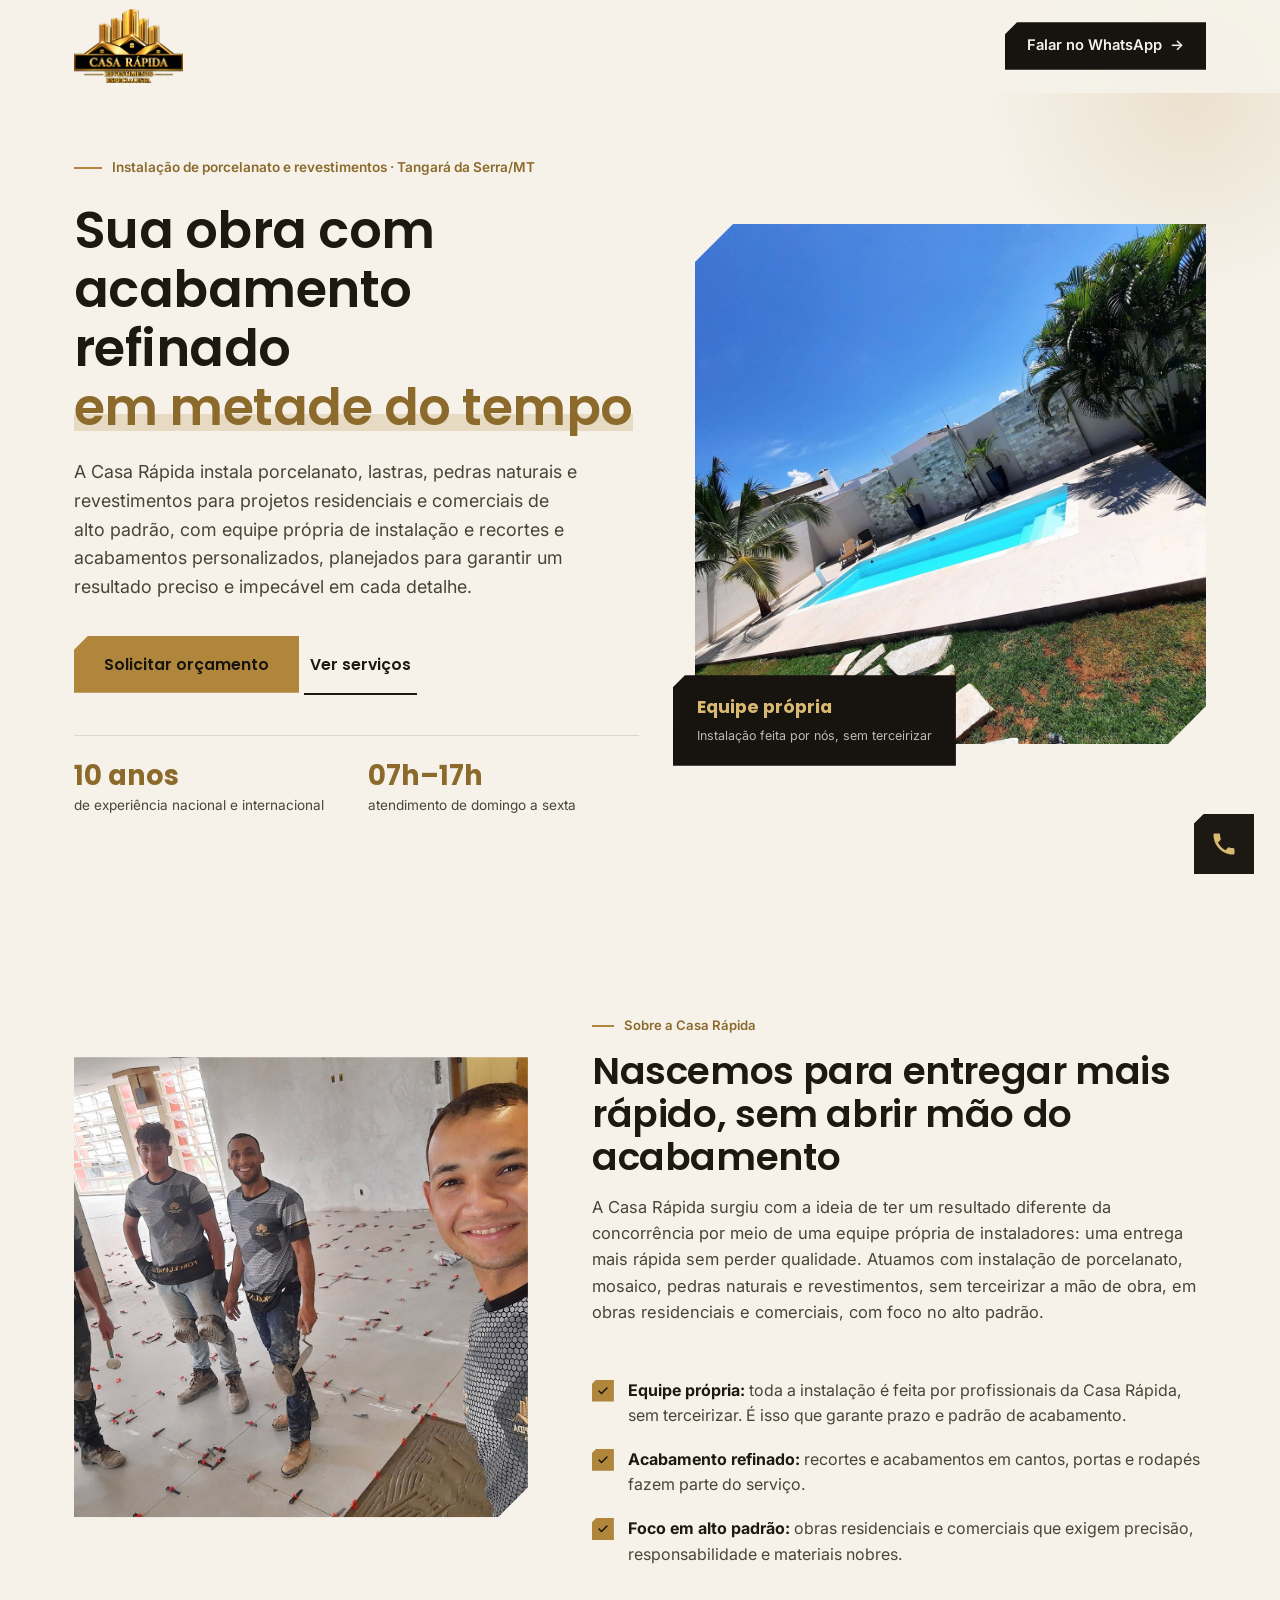
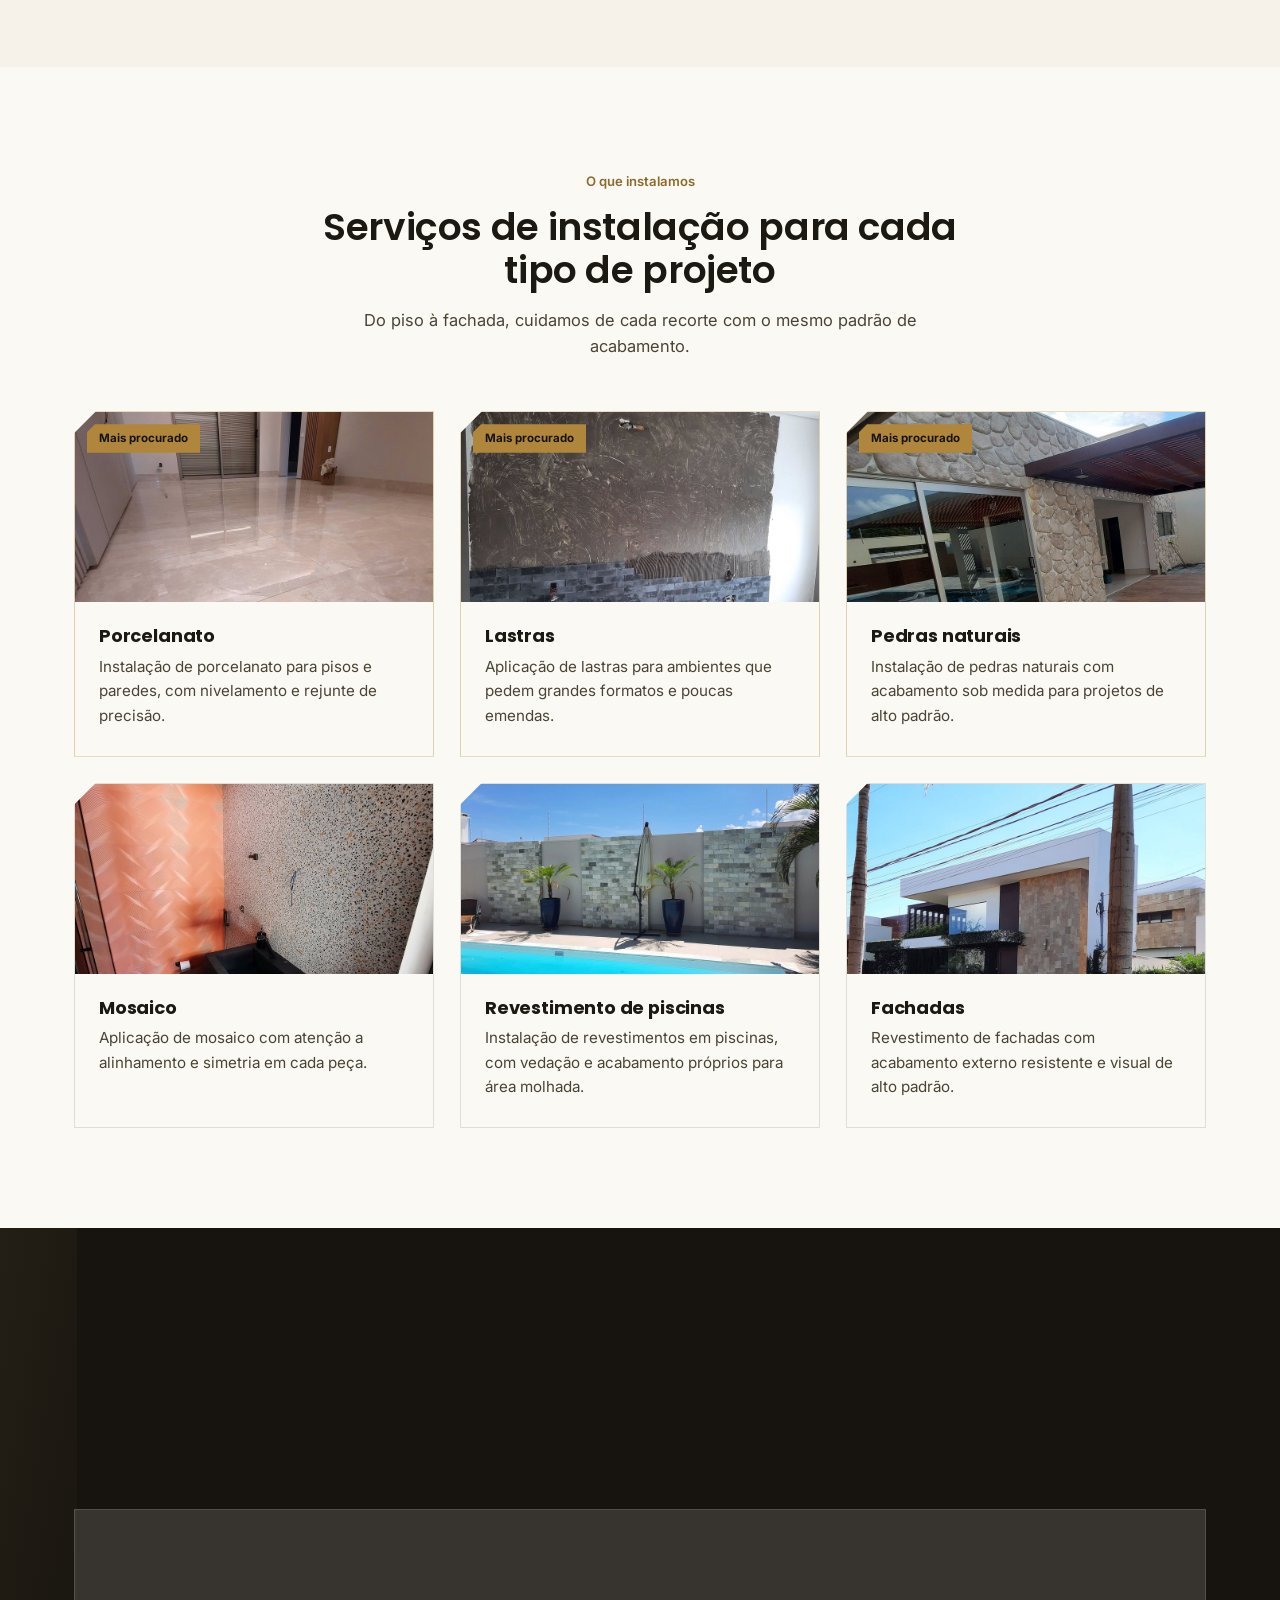
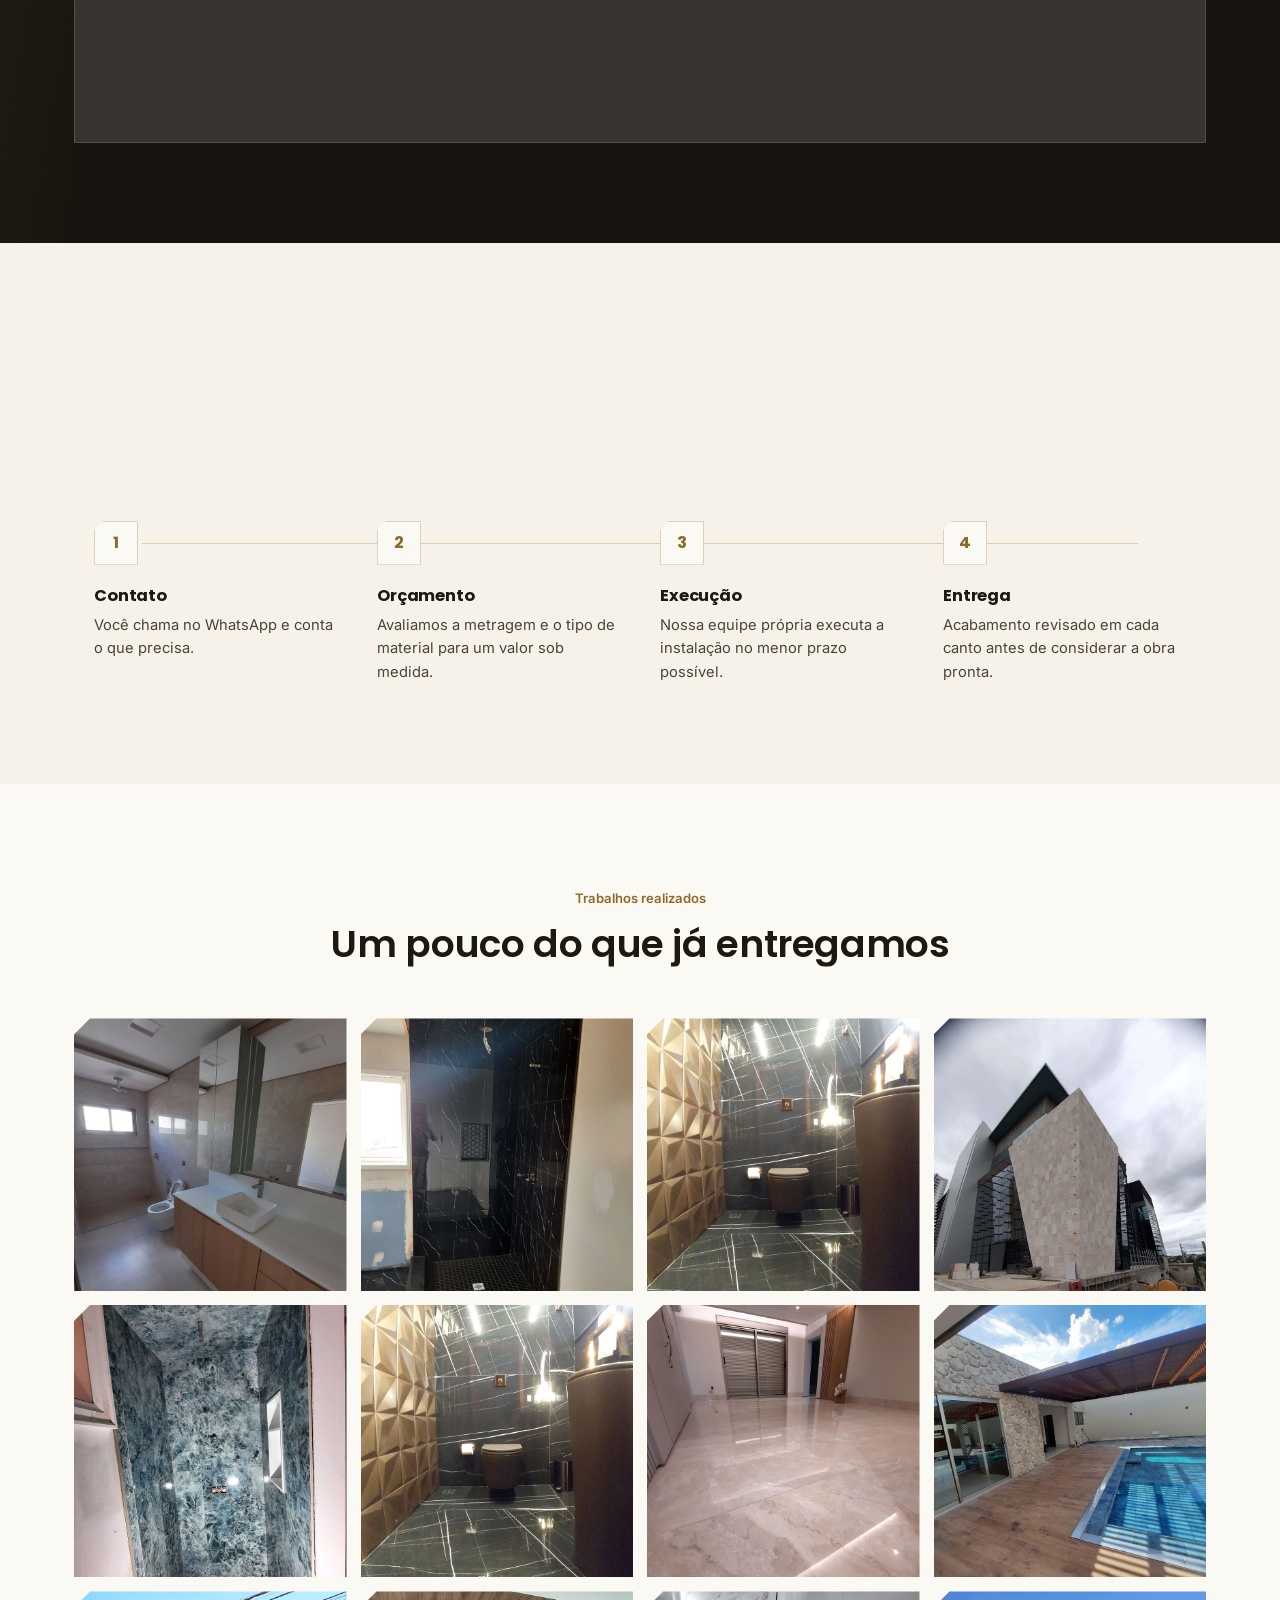
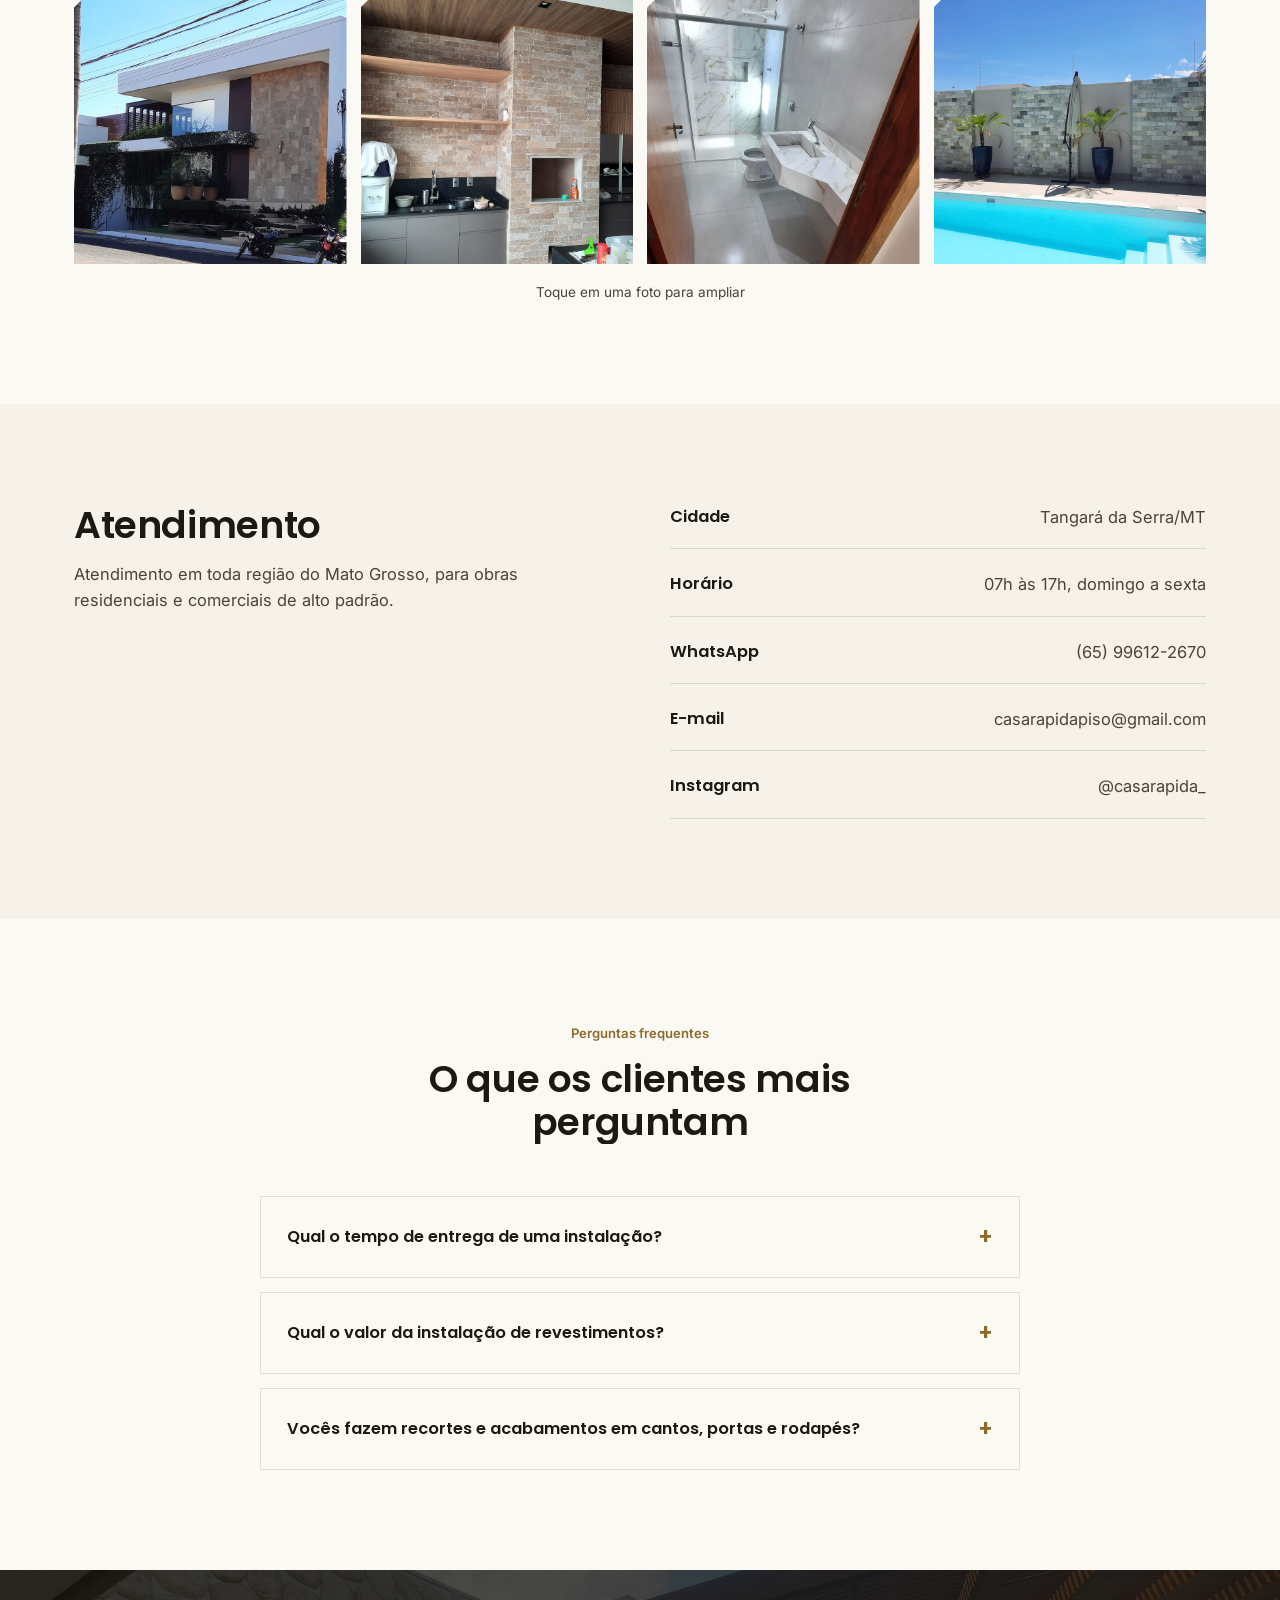
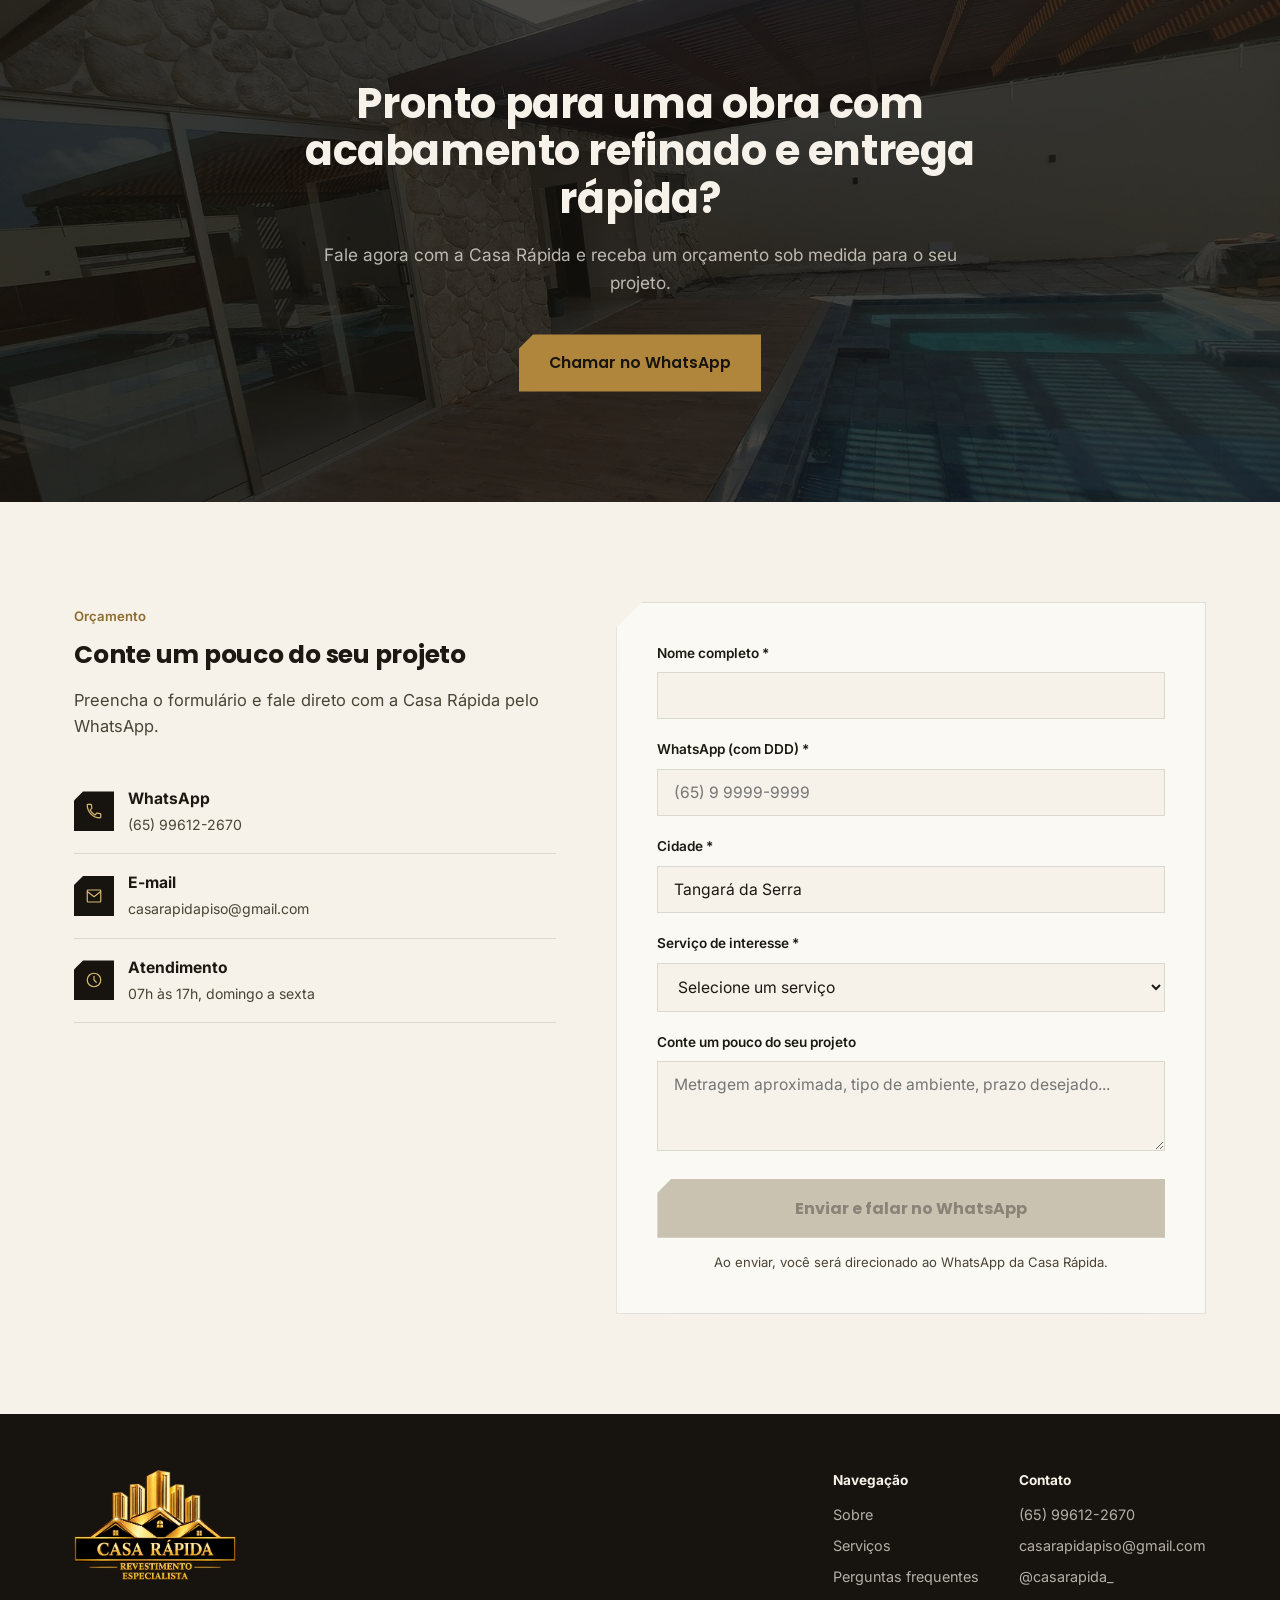
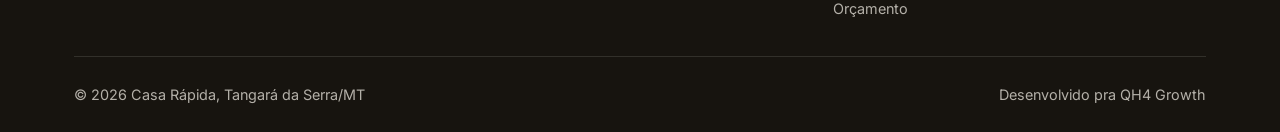
==== commit 60bc79aa: "Update index.html" ====
--- a/index.html
+++ b/index.html
@@ -143,7 +143,7 @@
         <div class="hero__stats hero-in" style="--d:6">
           <div class="hero__stat">
             <b><span class="count" data-count="10">0</span> anos</b>
-            <span>de mercado em Tangará da Serra</span>
+            <span>de experiência nacional e internacional</span>
           </div>
           <div class="hero__stat">
             <b>07h&ndash;17h</b>
@@ -407,7 +407,7 @@
       <div class="reveal">
         <div class="section-head">
           <h2>Atendimento</h2>
-          <p>Atendimento em Tangará da Serra/MT, para obras residenciais e comerciais de alto padrão.</p>
+          <p>Atendimento em toda região do Mato Grosso, para obras residenciais e comerciais de alto padrão.</p>
         </div>
       </div>
       <div class="reveal">
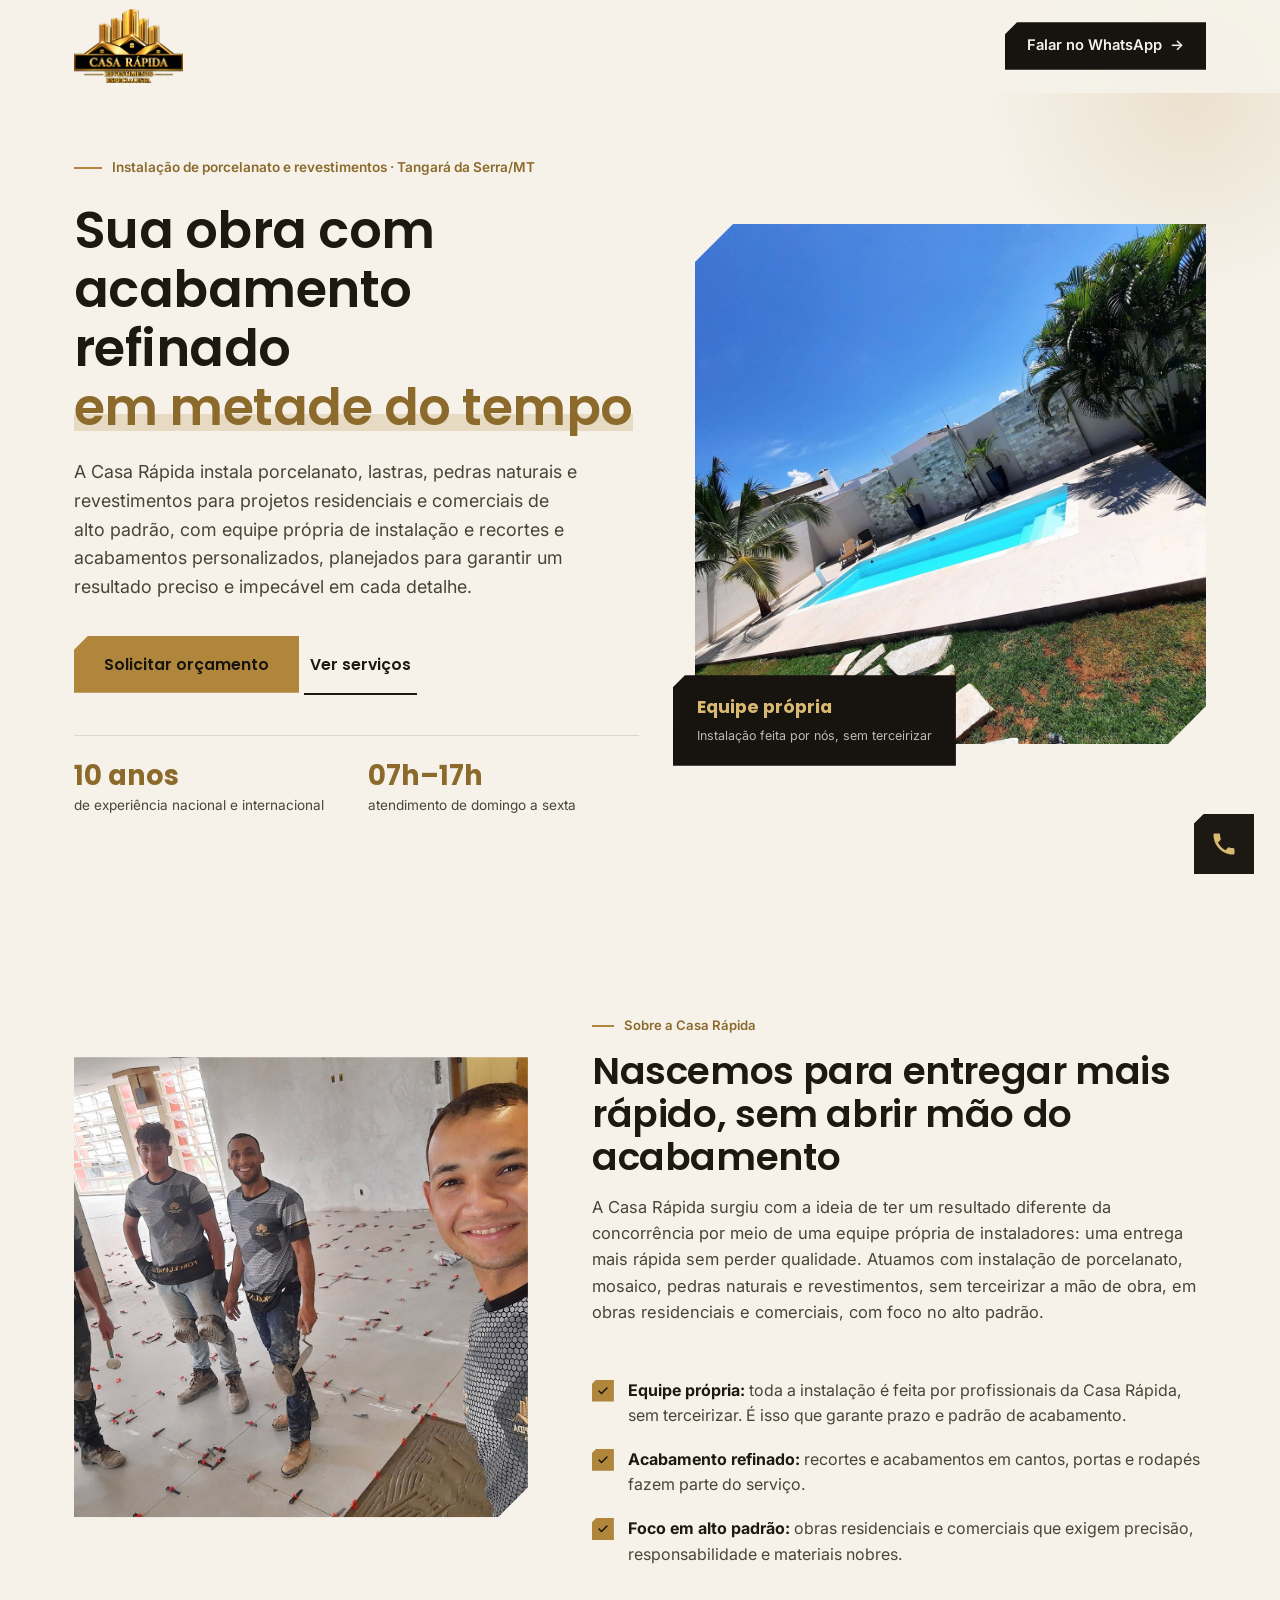
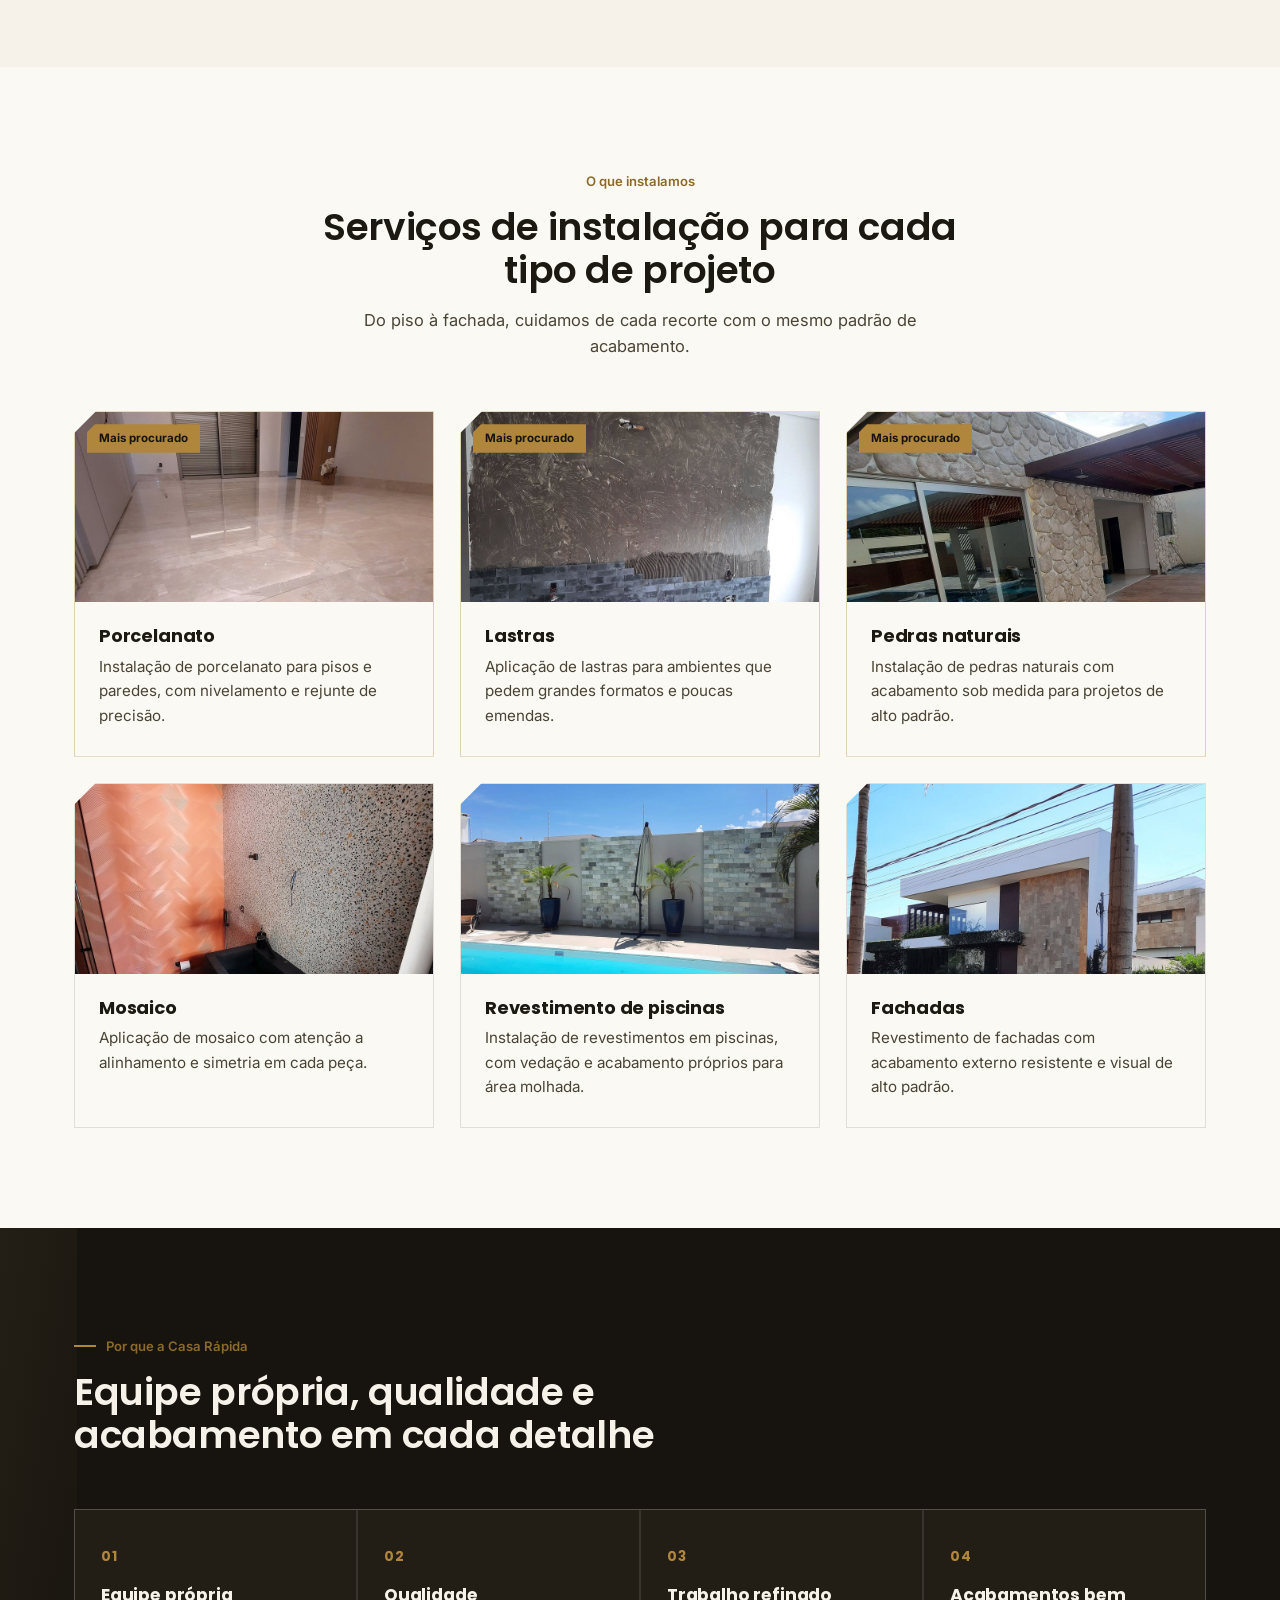
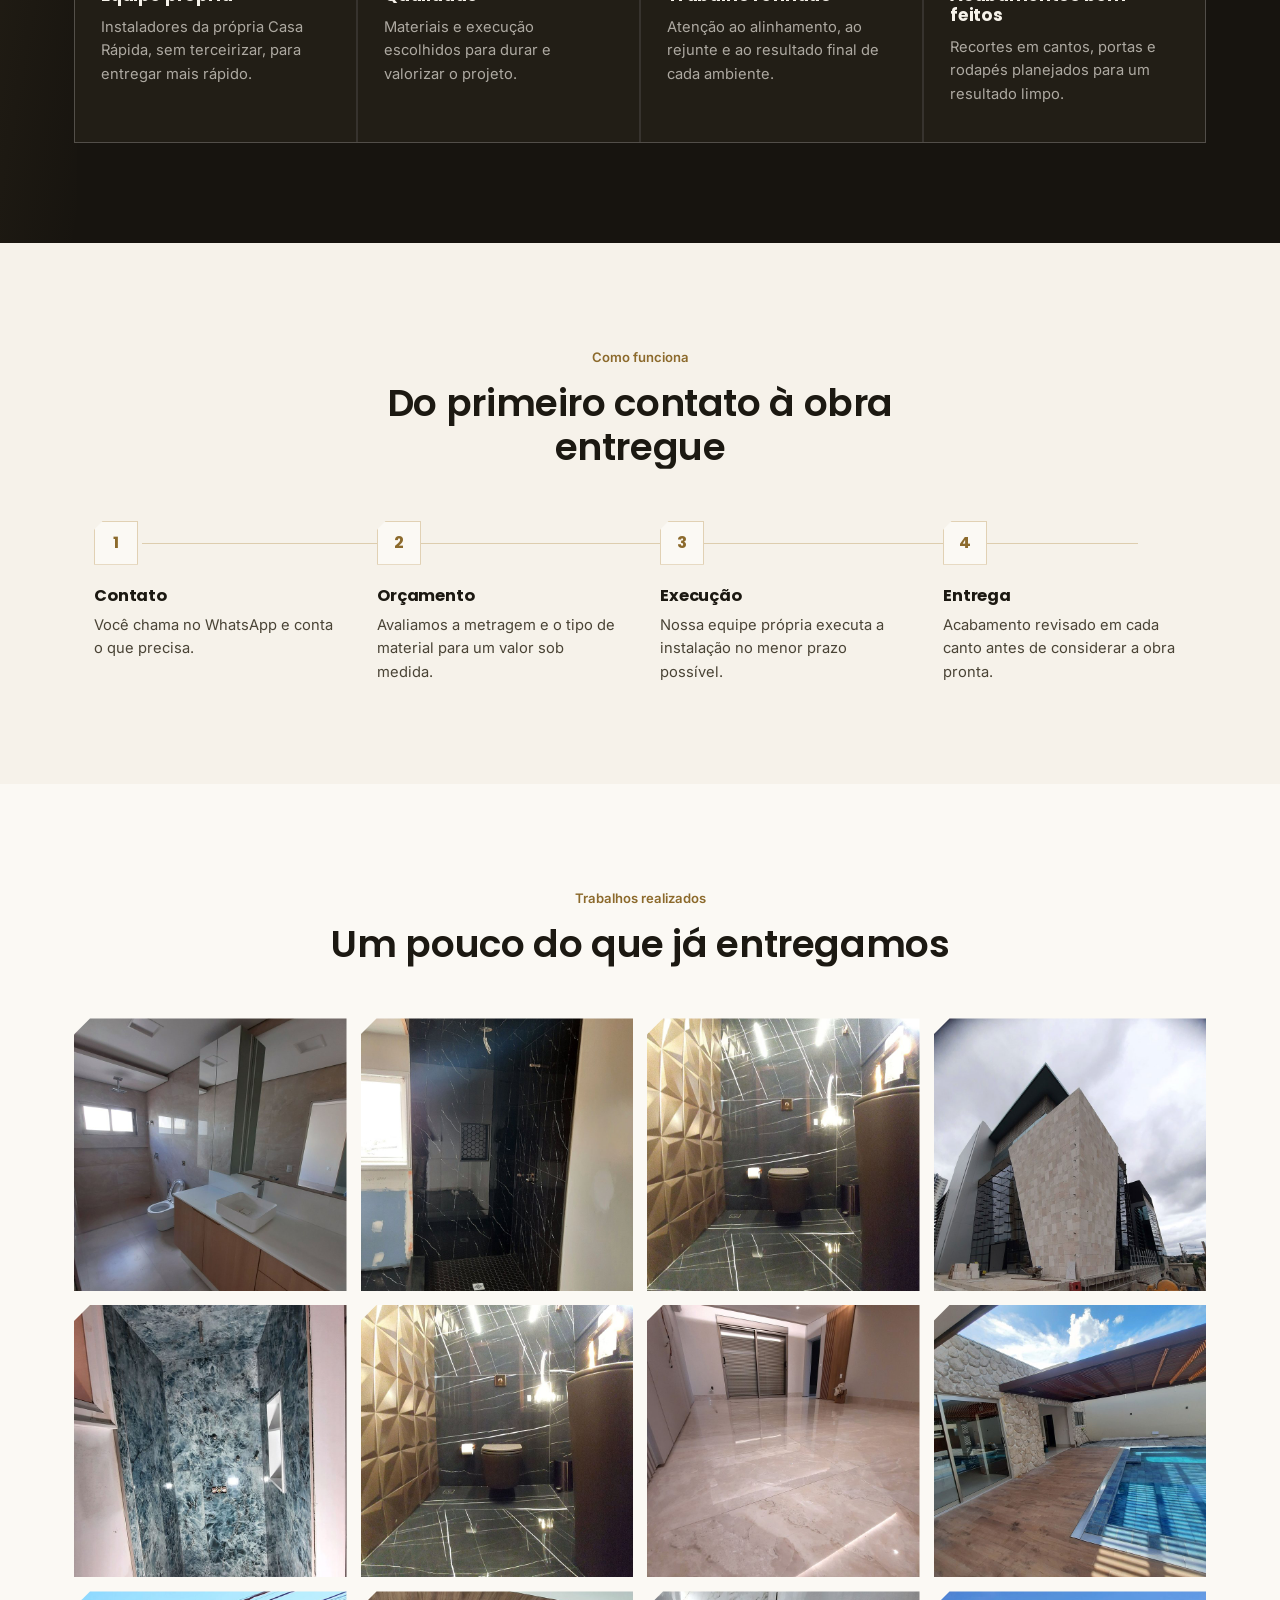
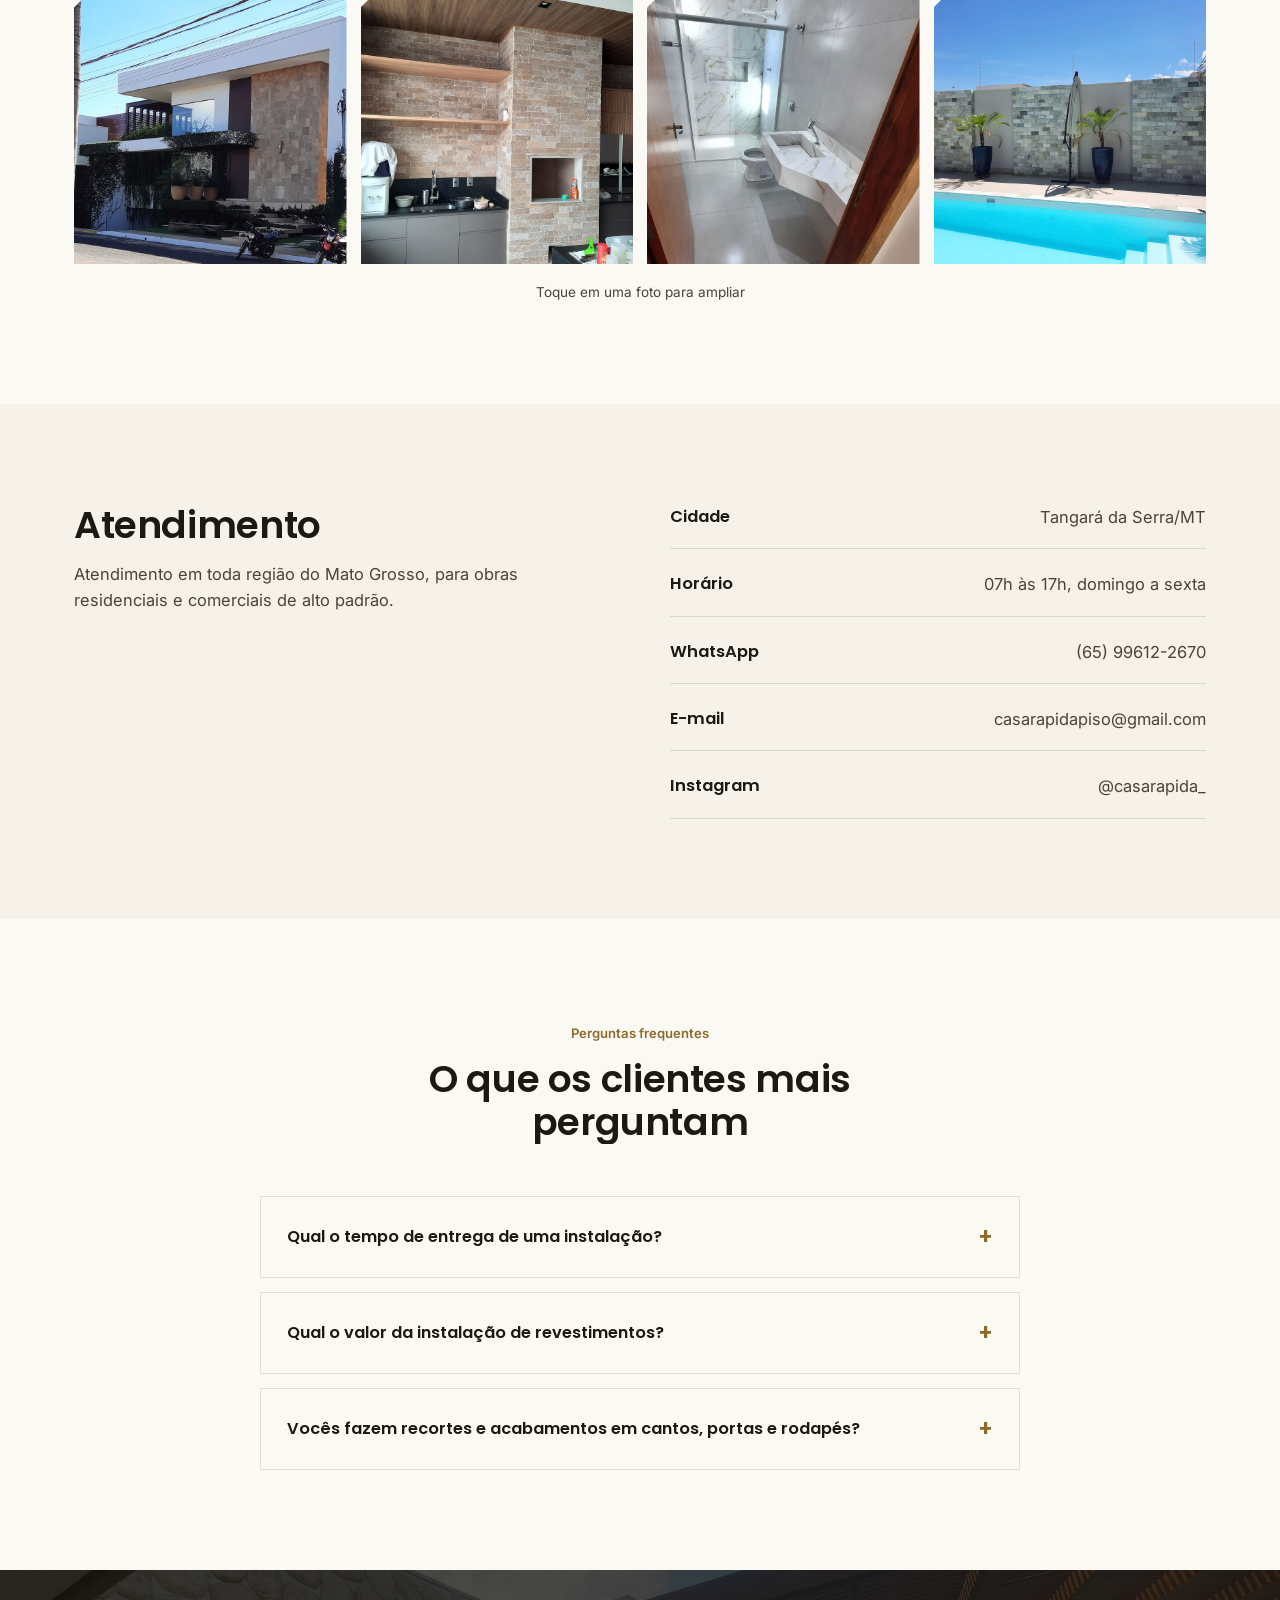
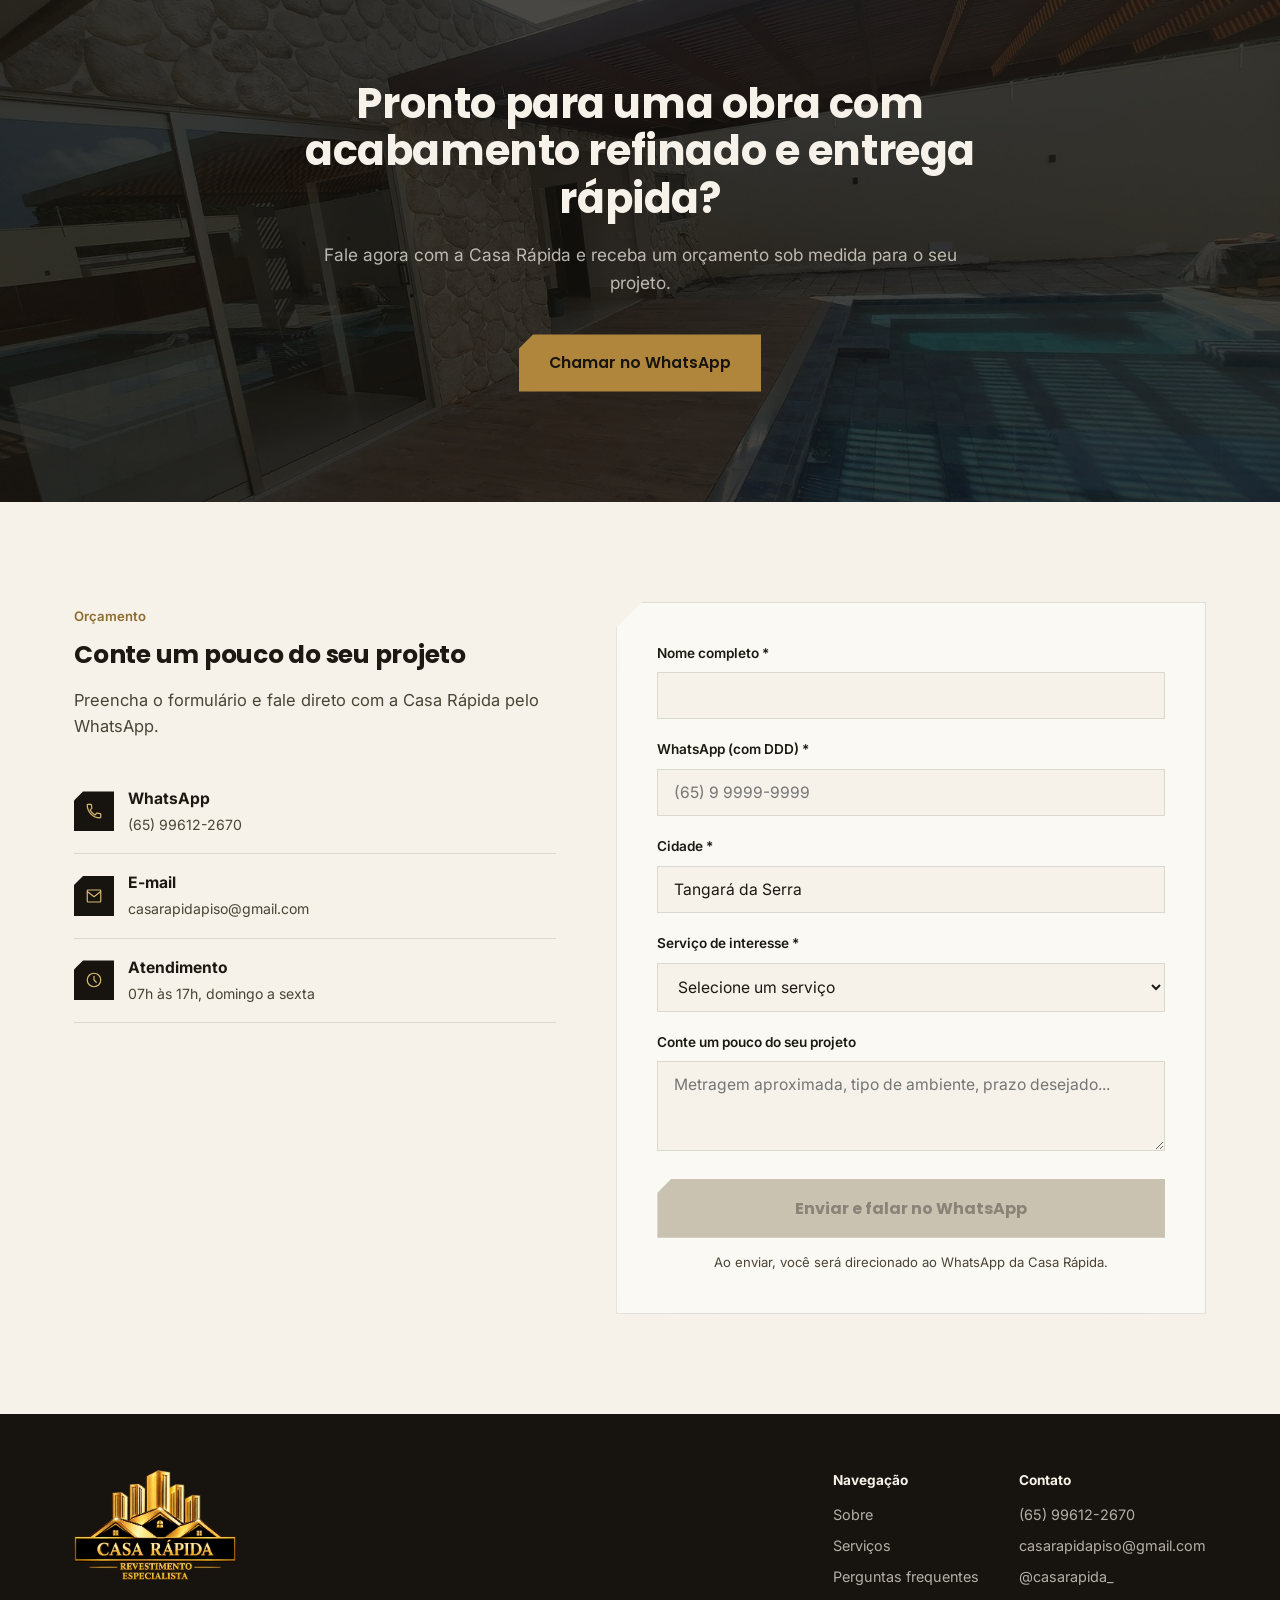
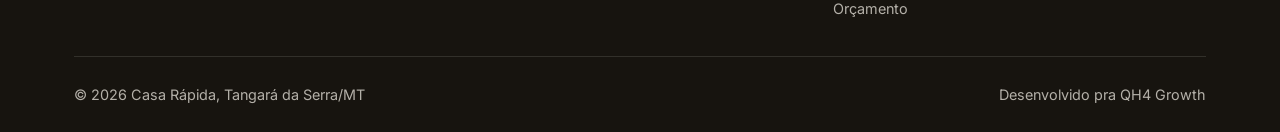
==== commit 1c24c3a2: "Update index.html" ====
--- a/index.html
+++ b/index.html
@@ -39,7 +39,7 @@
 (function(w,d,s,l,i){w[l]=w[l]||[];w[l].push({'gtm.start': new Date().getTime(),event:'gtm.js'});
 var f=d.getElementsByTagName(s)[0], j=d.createElement(s), dl=l!='dataLayer'?'&l='+l:'';
 j.async=true; j.src='https://www.googletagmanager.com/gtm.js?id='+i+dl; f.parentNode.insertBefore(j,f);
-})(window,document,'script','dataLayer','GTM-XXXXXXX');
+})(window,document,'script','dataLayer','GTM-MNPCKQ8X');
 </script>
 <!-- End Google Tag Manager -->
 
@@ -111,6 +111,10 @@
 </script>
 </head>
 <body>
+  <!-- Google Tag Manager (noscript) -->
+<noscript><iframe src="https://www.googletagmanager.com/ns.html?id=GTM-MNPCKQ8X"
+height="0" width="0" style="display:none;visibility:hidden"></iframe></noscript>
+<!-- End Google Tag Manager (noscript) -->
 
 <header class="site-header" id="siteHeader">
   <div class="wrap">
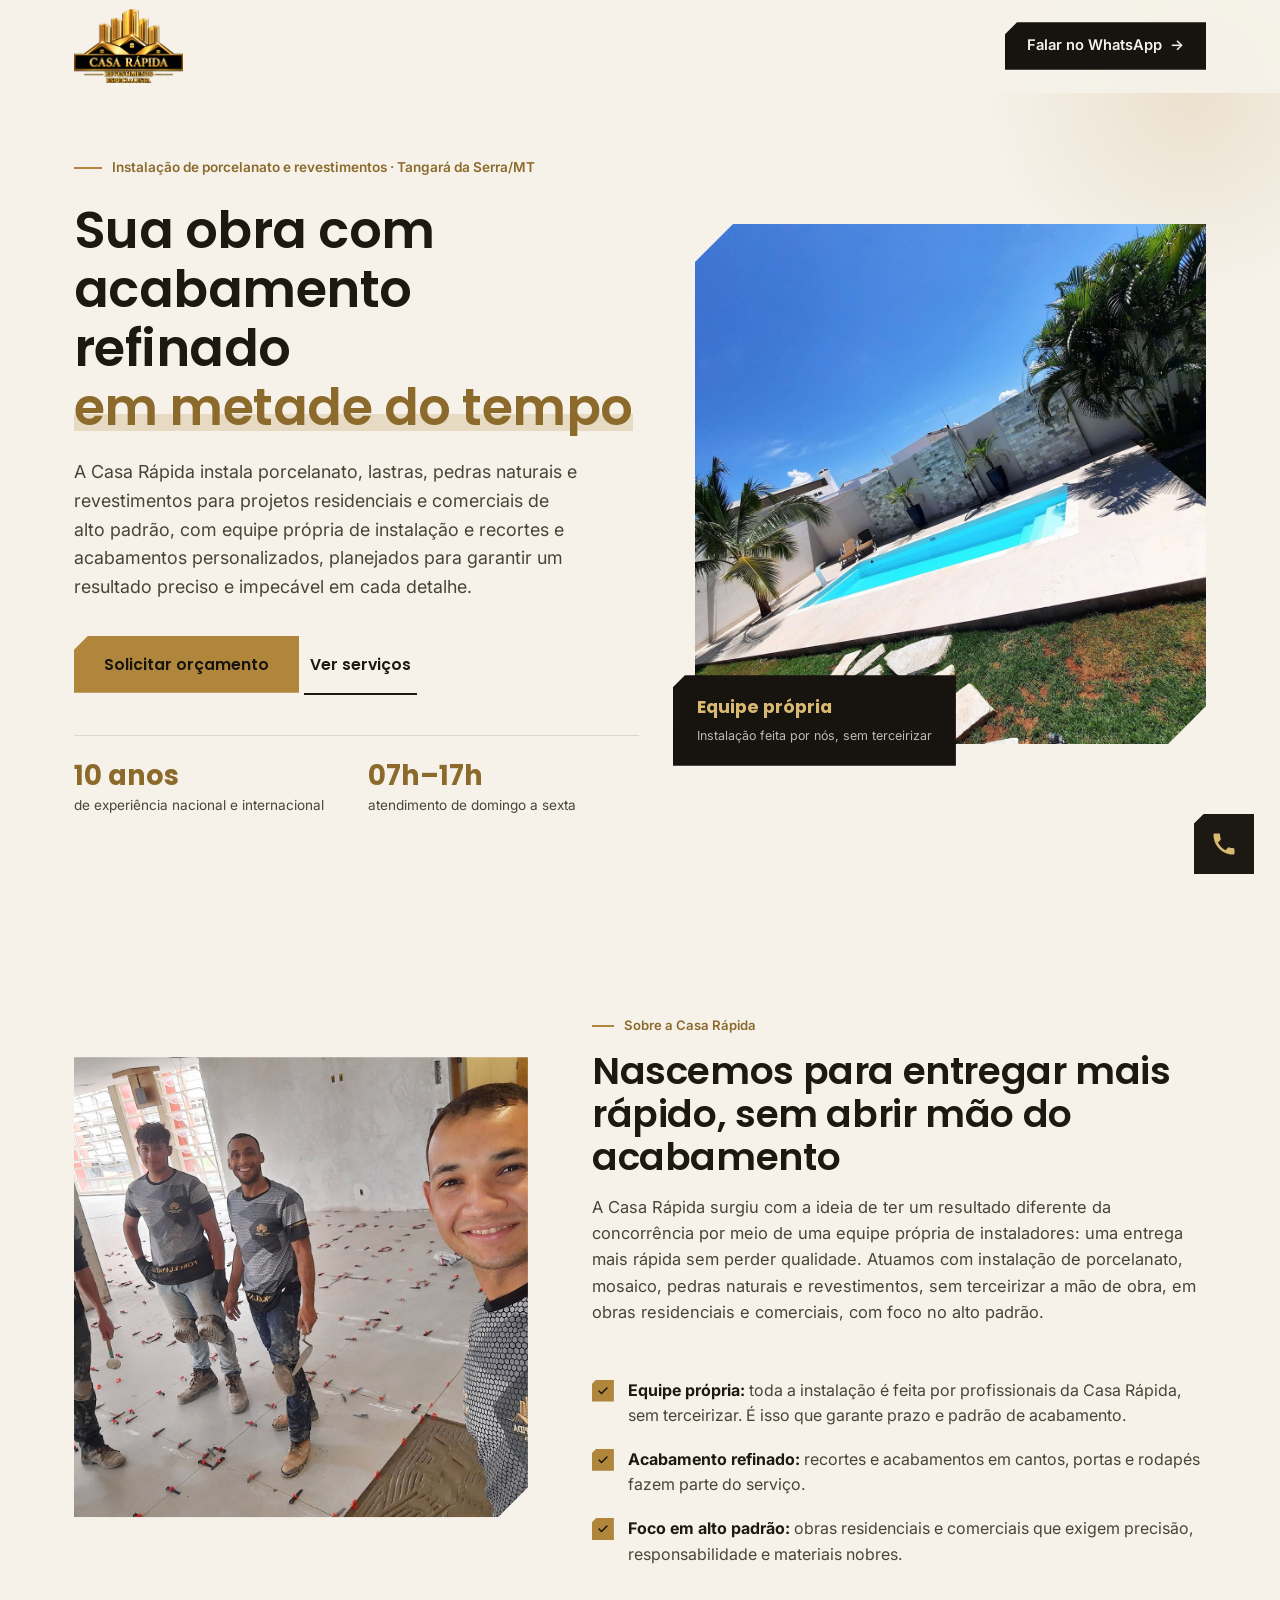
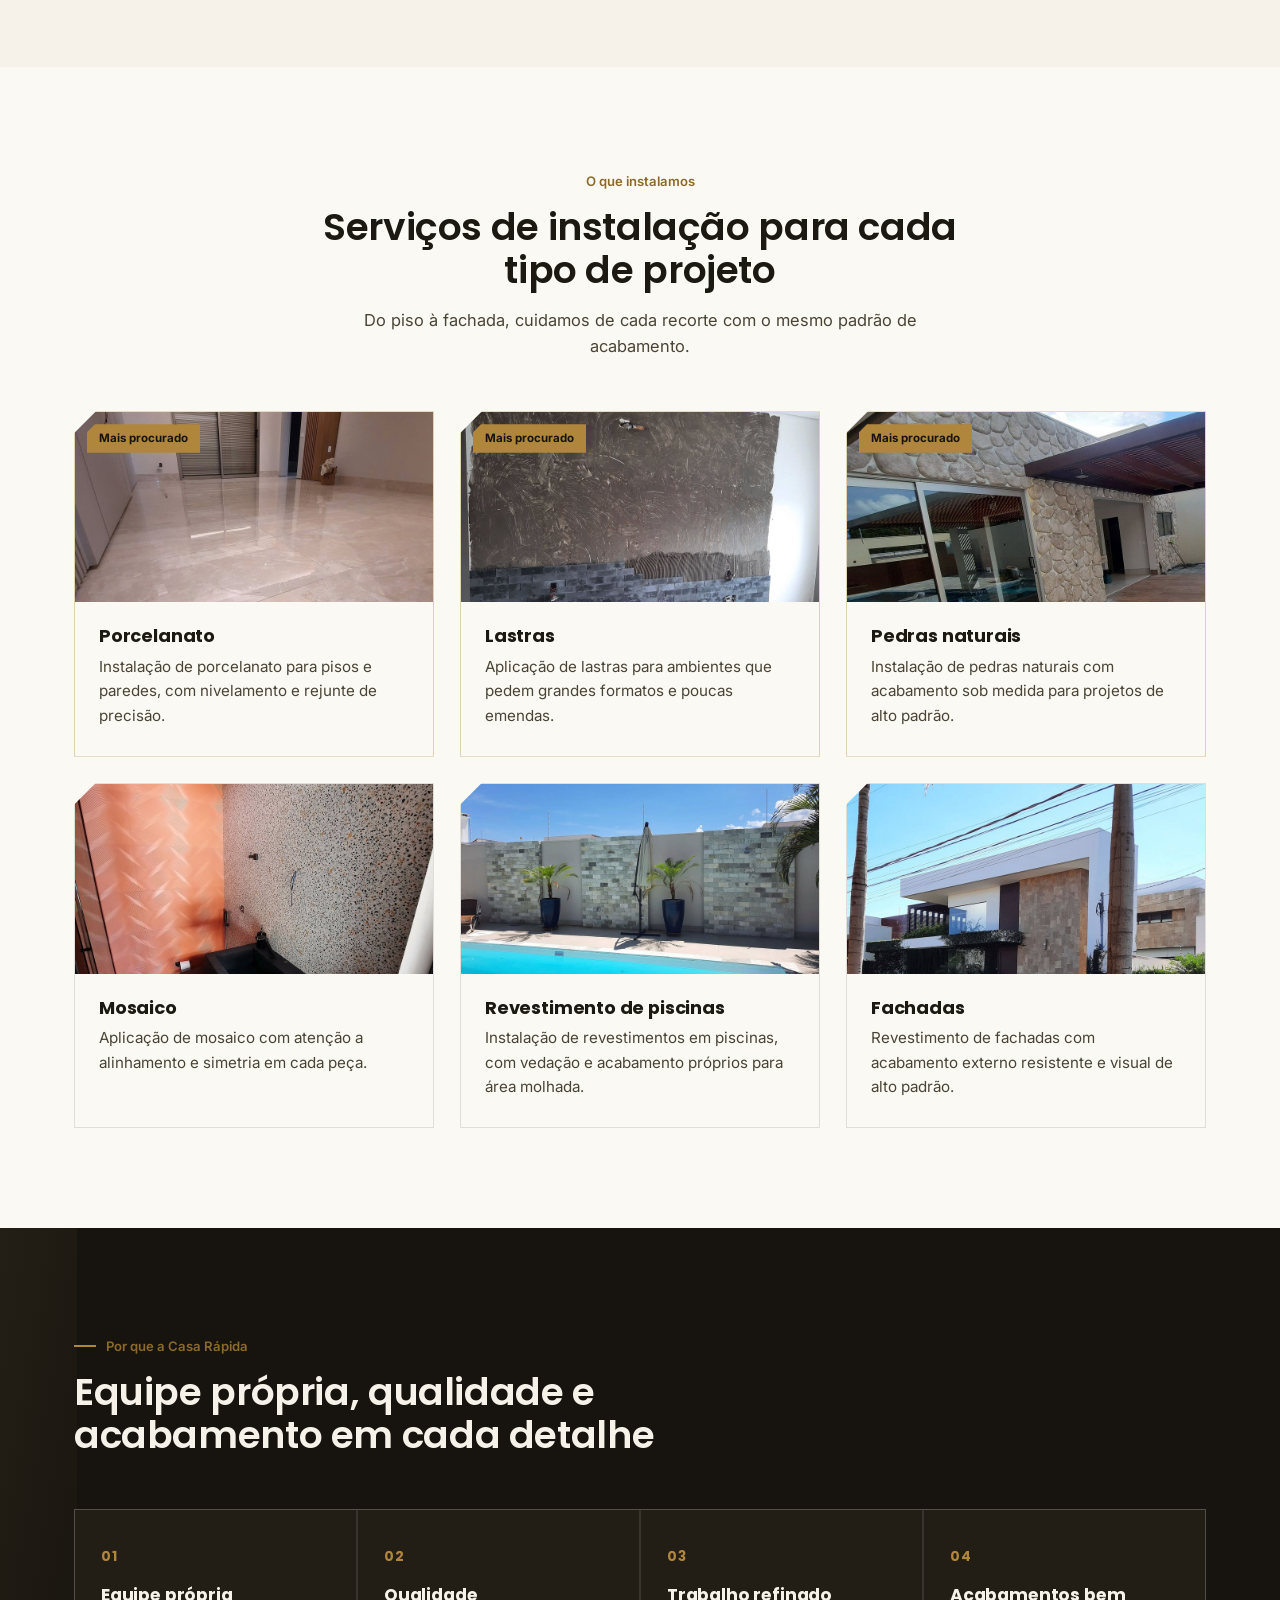
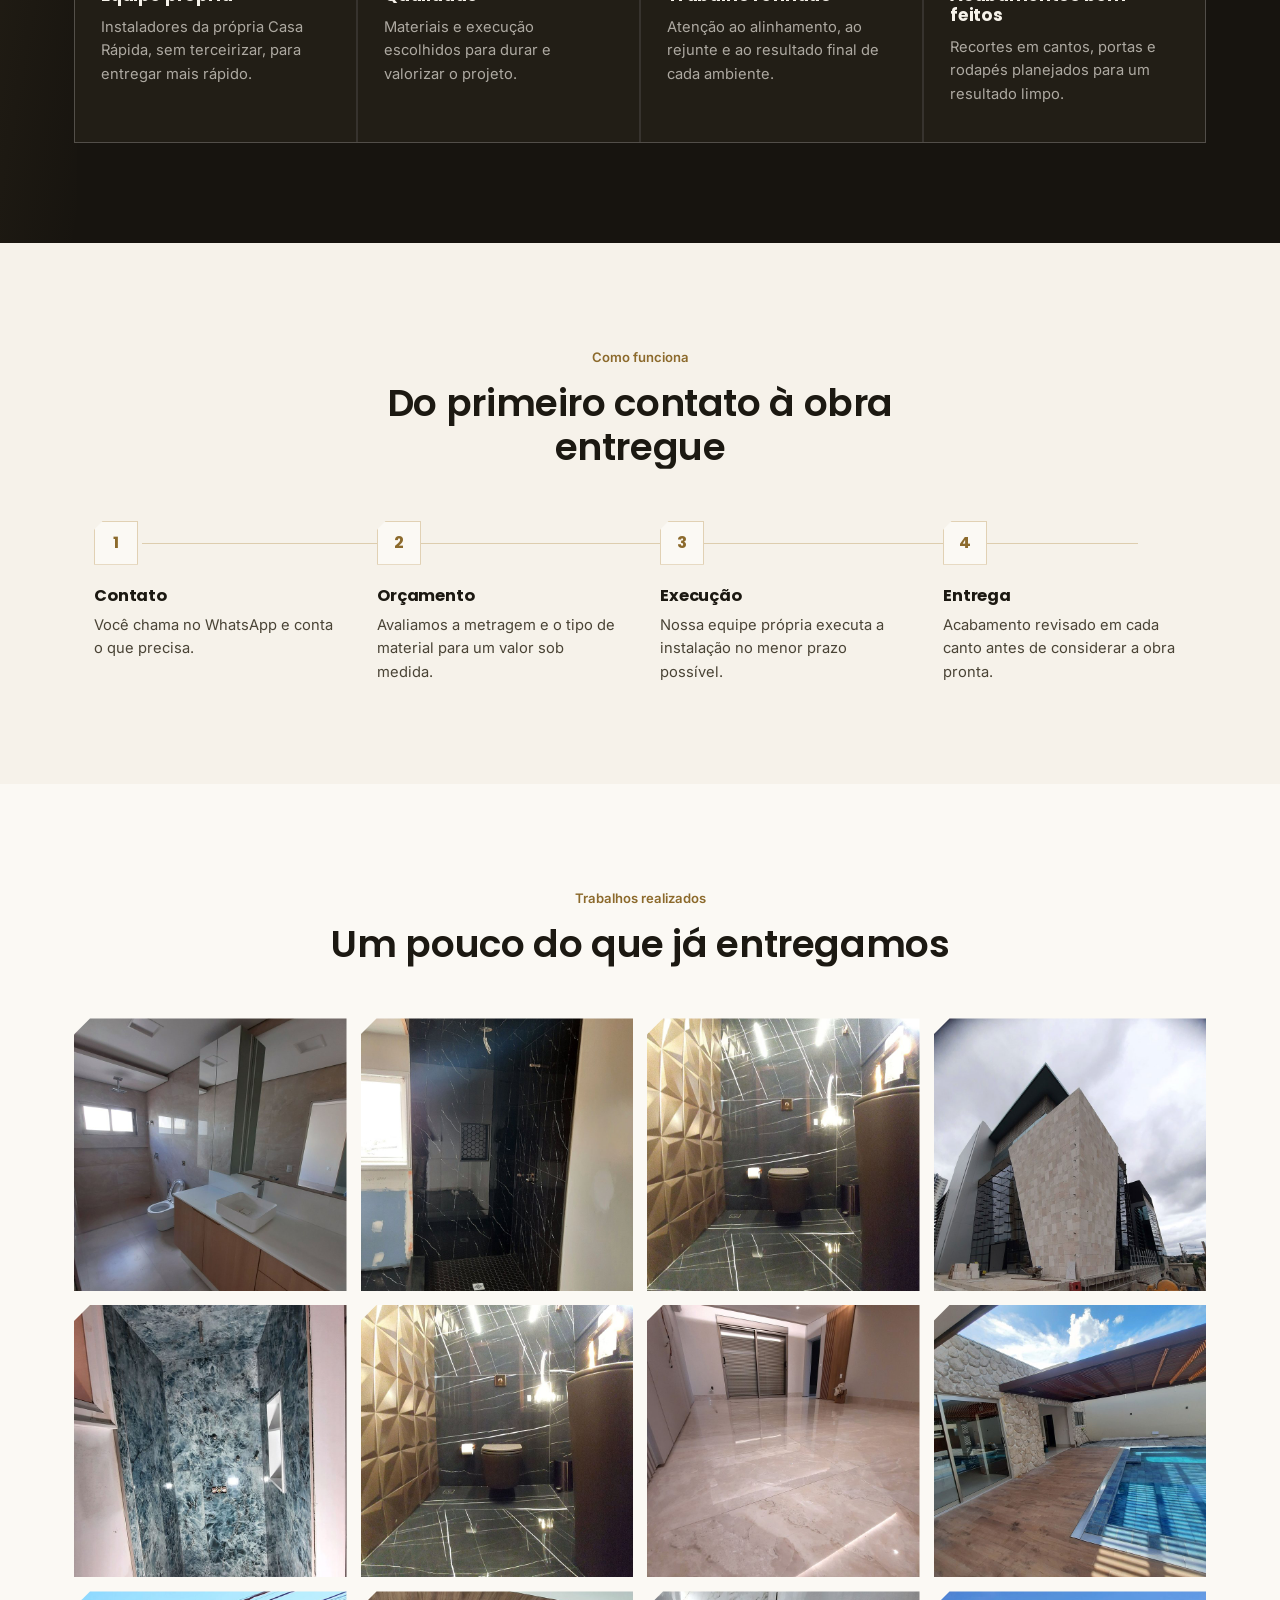
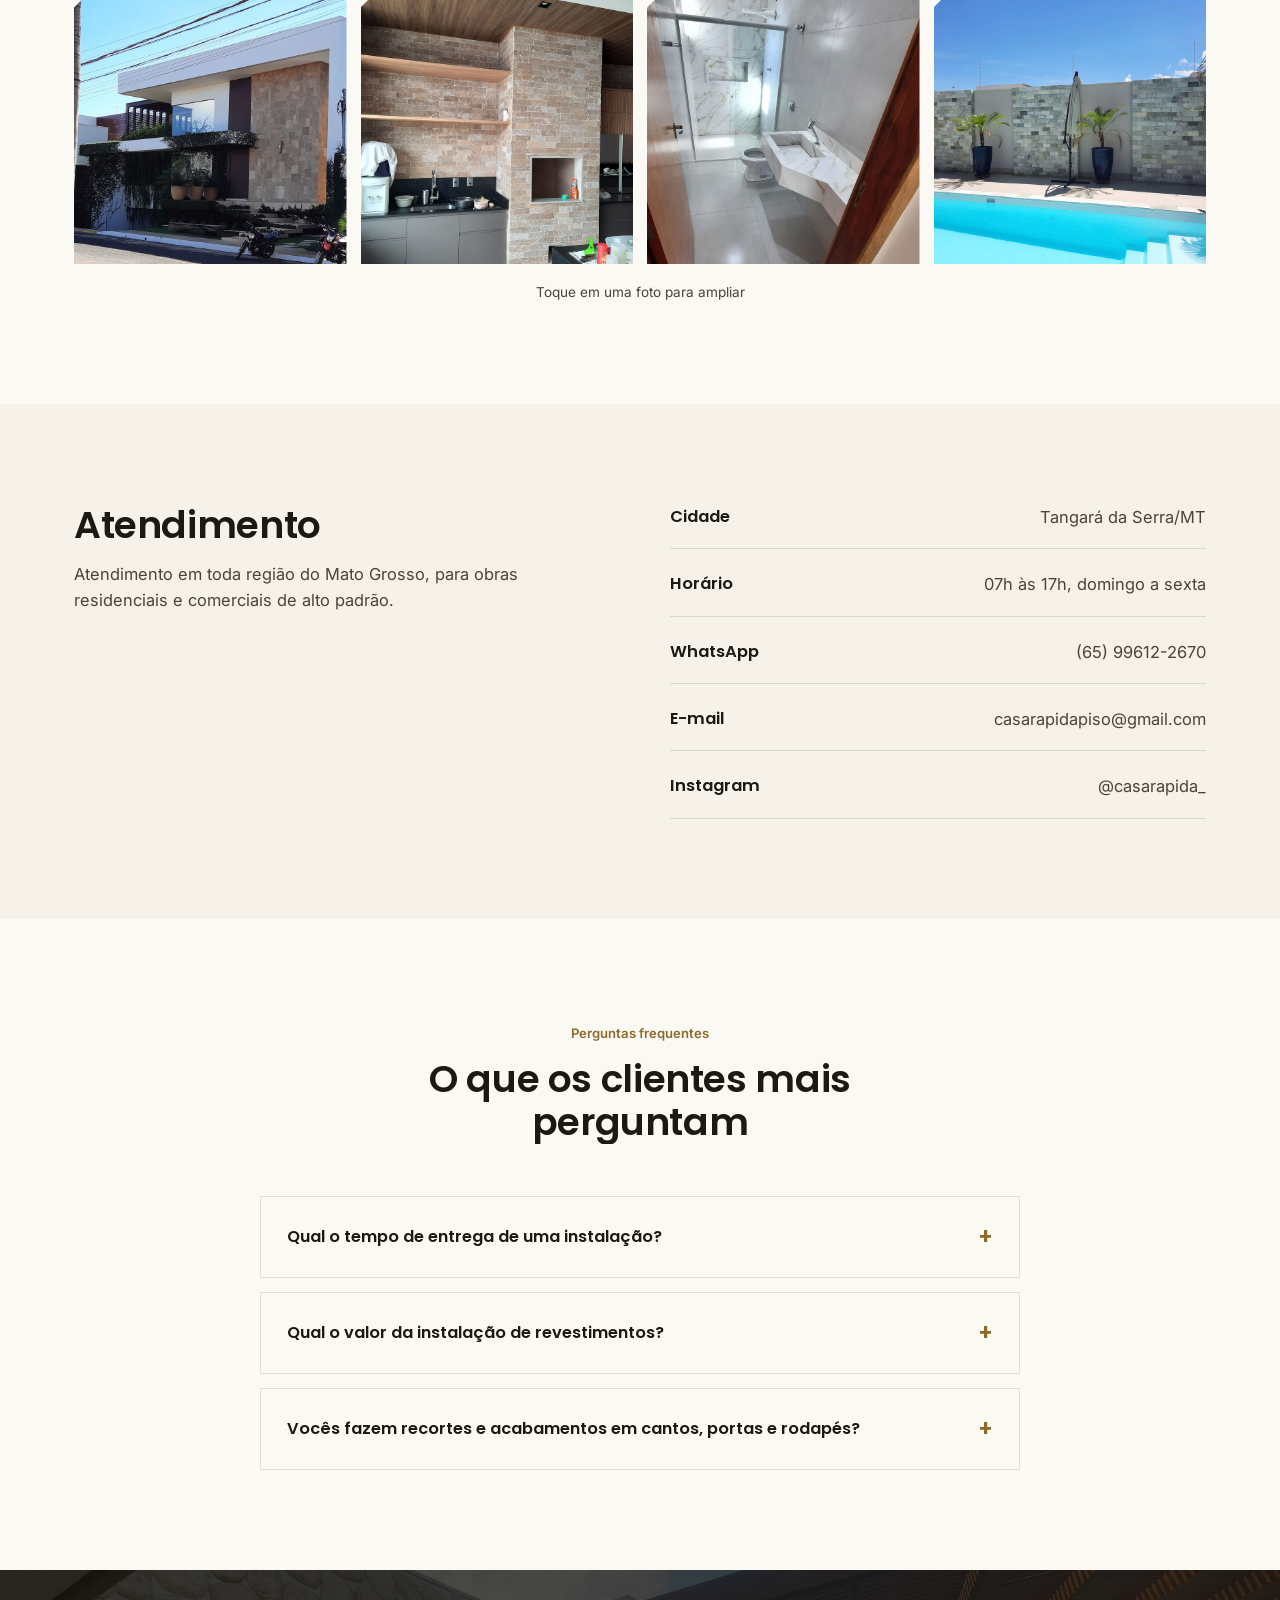
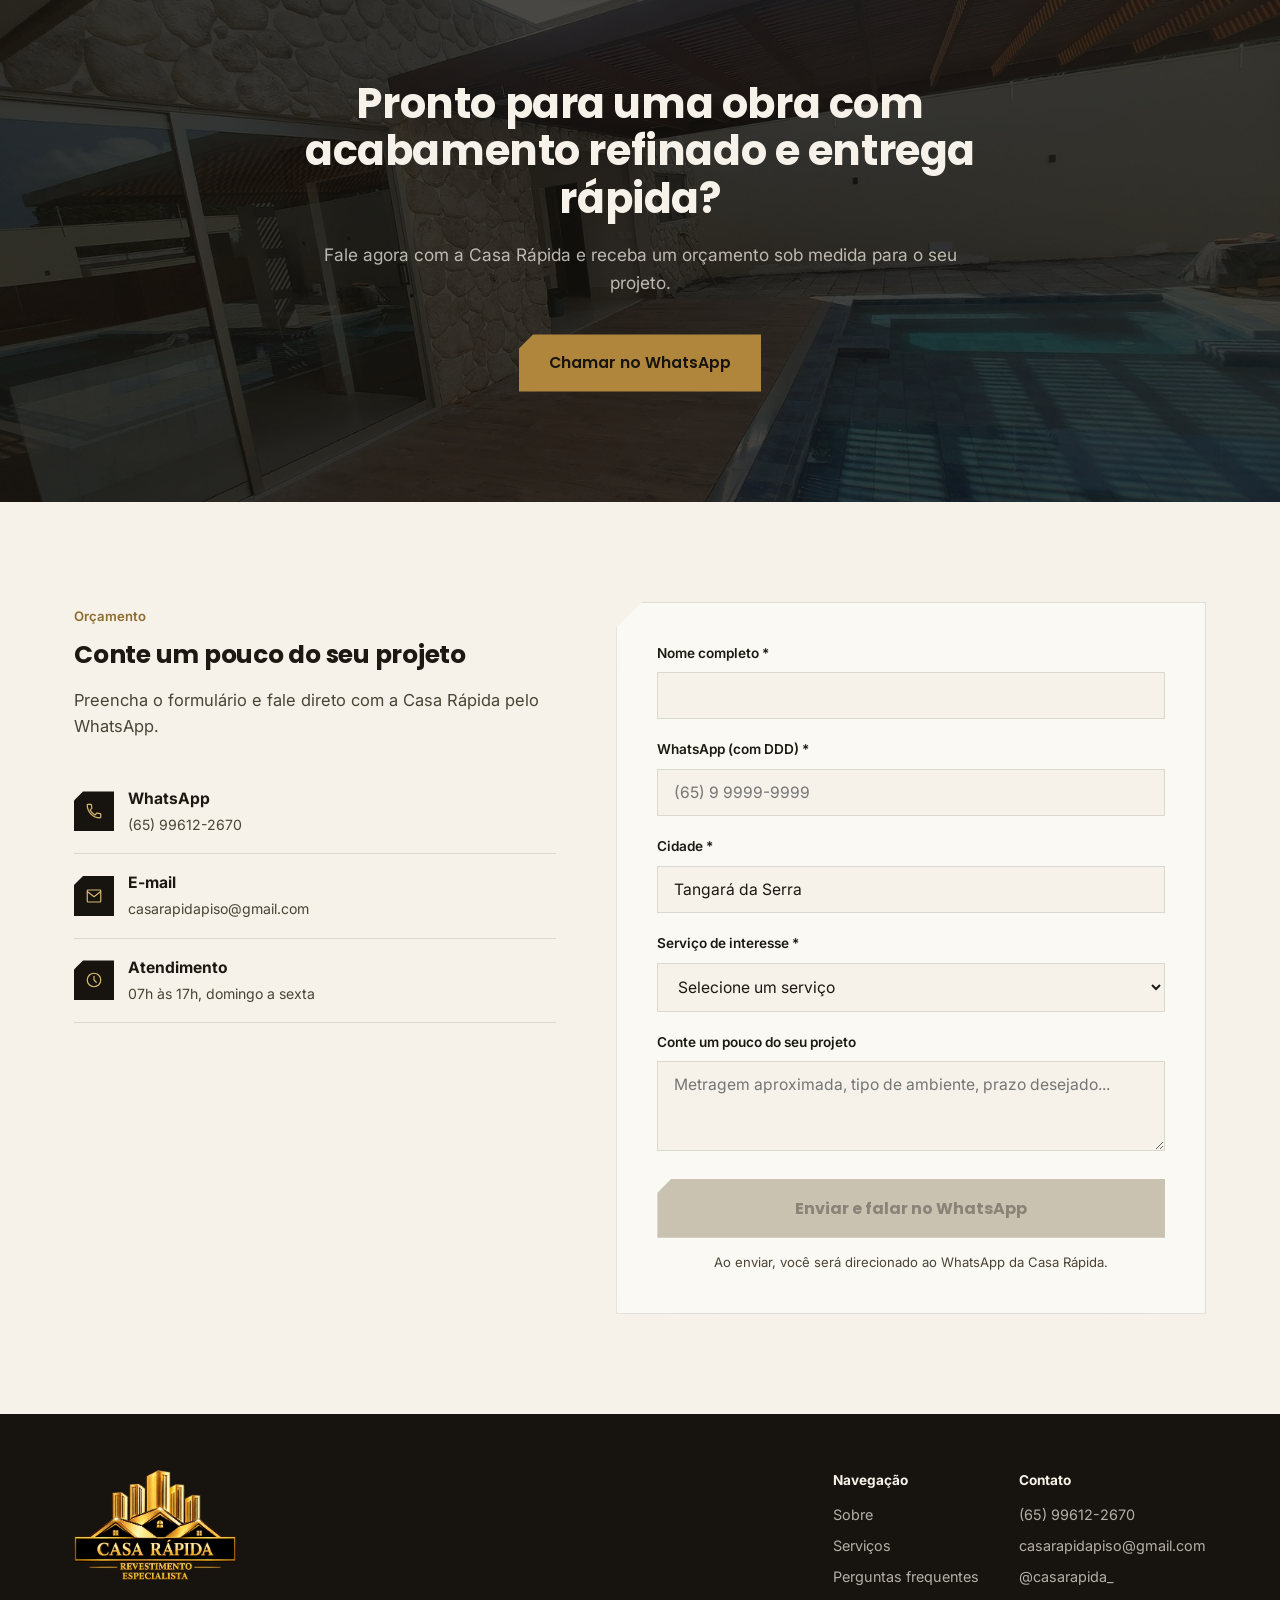
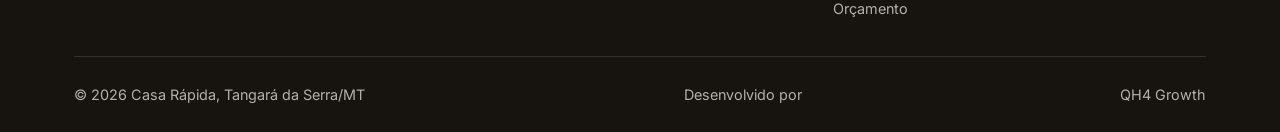
==== commit 17fdf018: "fix: corrige rodape para "Desenvolvido por QH4 Growth" com link do Instagram Co-Authored-By: Claude " ====
--- a/index.html
+++ b/index.html
@@ -547,7 +547,7 @@
     </div>
     <div class="footer-bottom">
       <span>© <span id="year"></span> Casa Rápida, Tangará da Serra/MT</span>
-      <a href="https://www.instagram.com/qh4growth/" target="_blank" rel="noopener">Desenvolvido pra QH4 Growth</a>
+      Desenvolvido por <a href="https://www.instagram.com/qh4growth/" target="_blank" rel="noopener">QH4 Growth</a>
     </div>
   </div>
 </footer>
@@ -557,5 +557,6 @@
 </a>
 
 <script src="assets/js/main.js"></script>
+<script src="https://app-validacao-lp-sapp-validacao-lp.vercel.app/api/t" data-lp="lp-casa-r-pida" defer></script>
 </body>
 </html>
